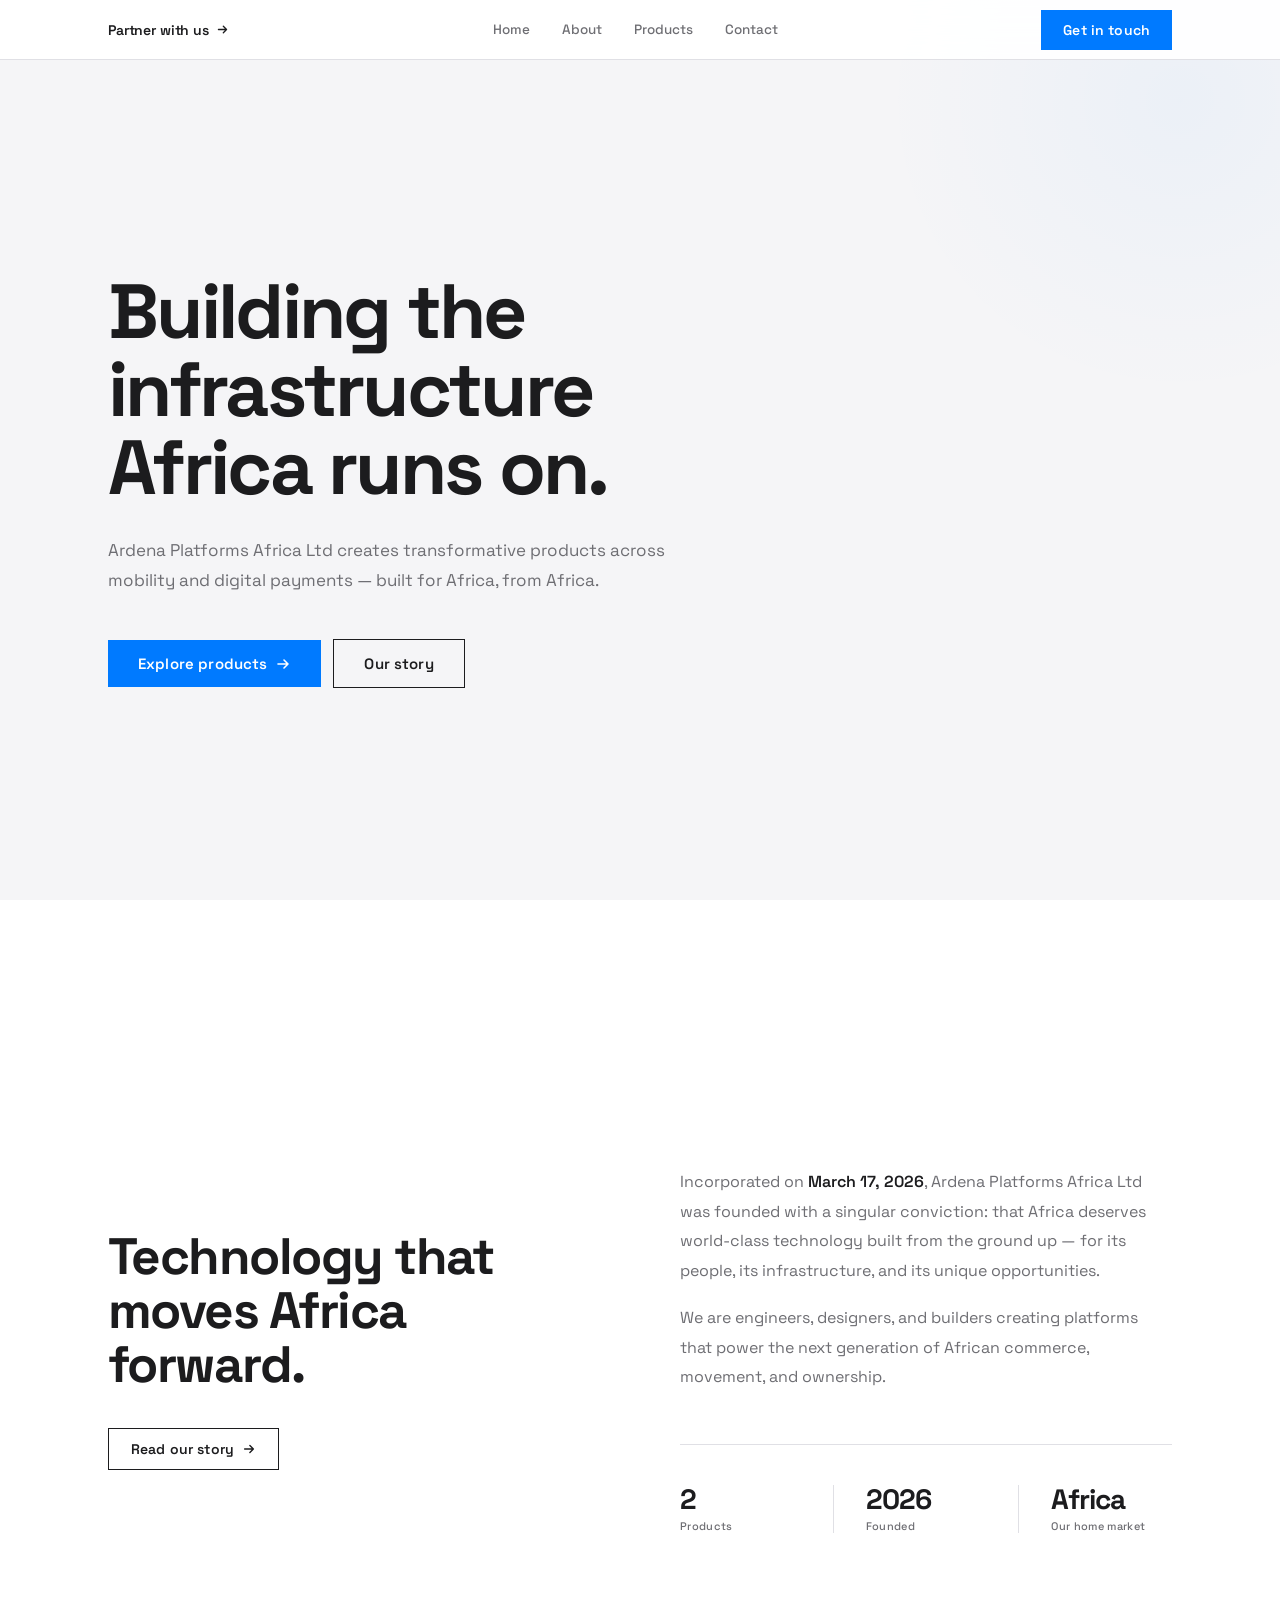
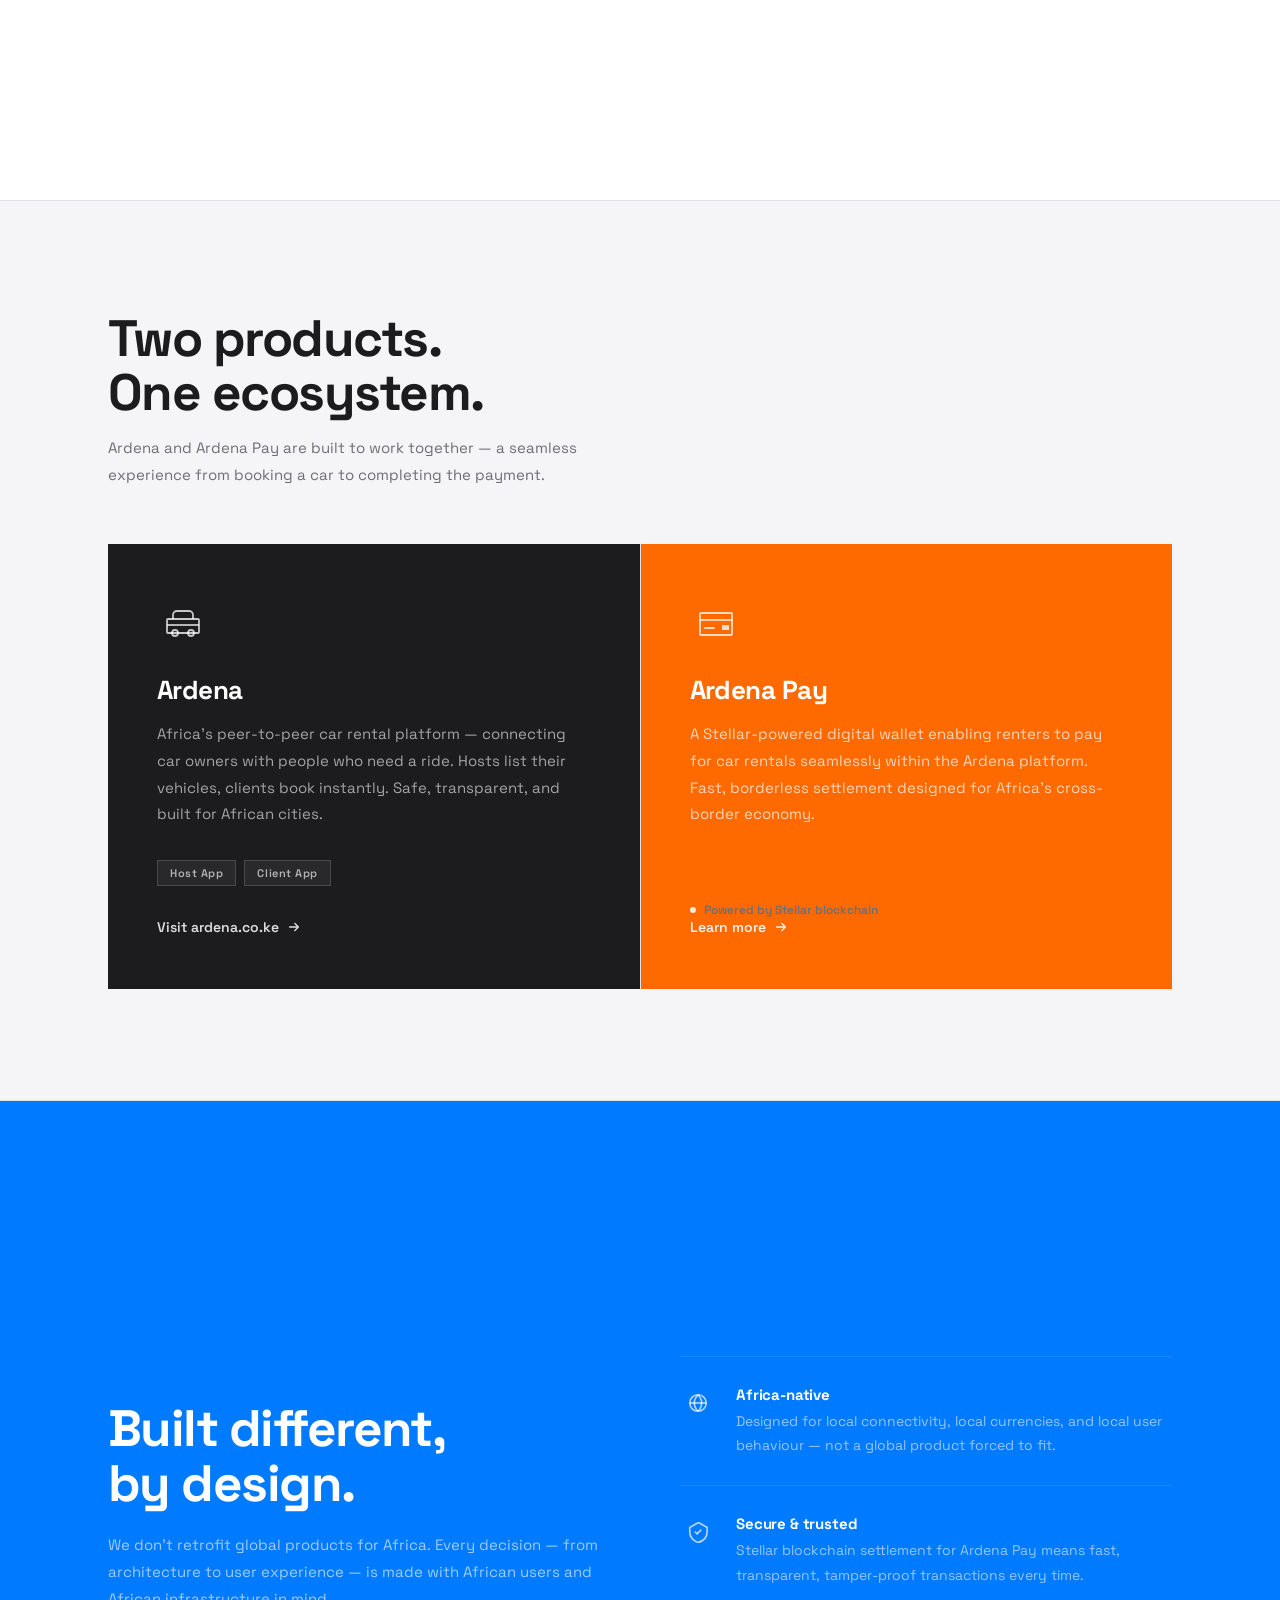
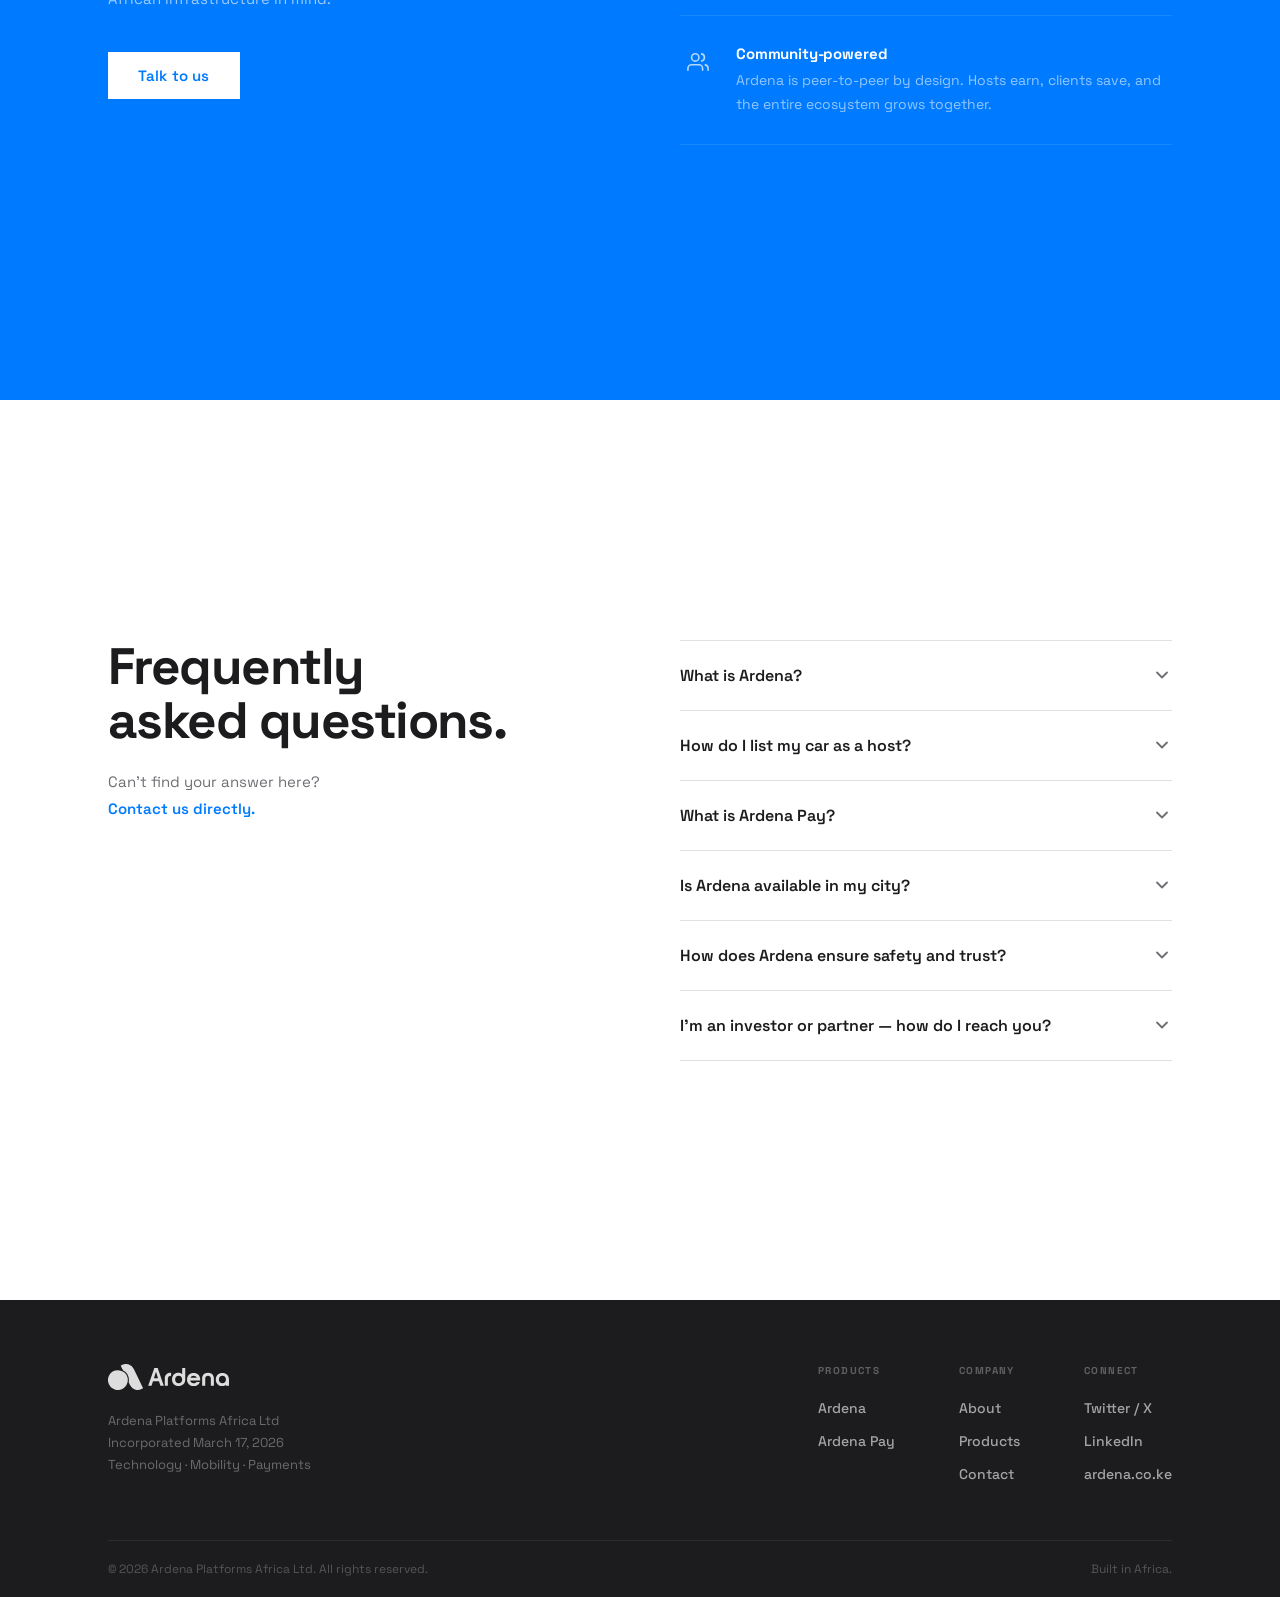
==== index.html @ c35e3a04 "first commit" ====
<!DOCTYPE html>
<html lang="en">
<head>
  <meta charset="UTF-8" />
  <meta name="viewport" content="width=device-width, initial-scale=1.0" />
  <title>Ardena Platforms Africa Ltd</title>
  <link rel="preconnect" href="https://fonts.googleapis.com" />
  <link rel="preconnect" href="https://fonts.gstatic.com" crossorigin />
  <link href="https://fonts.googleapis.com/css2?family=Space+Grotesk:wght@300;400;500;600;700&display=swap" rel="stylesheet" />
  <link rel="stylesheet" href="styles.css" />
</head>
<body>

  <!-- NAV -->
  <header class="nav-wrapper" id="nav">
    <nav class="nav container">
      <a href="/contact" class="nav-partner">
        Partner with us
        <svg width="13" height="13" viewBox="0 0 16 16" fill="none"><path d="M3 8h10M9 4l4 4-4 4" stroke="currentColor" stroke-width="1.6" stroke-linecap="round" stroke-linejoin="round"/></svg>
      </a>
      <div class="nav-center">
        <a href="/">Home</a>
        <a href="/about">About</a>
        <a href="/products">Products</a>
        <a href="/contact">Contact</a>
      </div>
      <div class="nav-right">
        <a href="/contact" class="btn btn-blue">Get in touch</a>
      </div>
      <button class="nav-toggle" id="navToggle" aria-label="Menu">
        <span></span><span></span><span></span>
      </button>
    </nav>
  </header>

  <div class="nav-drawer" id="navDrawer">
    <a href="/">Home</a>
    <a href="/about">About</a>
    <a href="/products">Products</a>
    <a href="/contact">Contact</a>
    <a href="/contact" class="btn btn-blue btn-full" style="margin-top:12px;">Partner with us</a>
  </div>

  <!-- ① HERO -->
  <section class="hero">
    <div class="container hero-content">
      <h1 class="heading-xl hero-headline hero-anim" style="animation-delay:.1s">
        Building the infrastructure<br />Africa runs on.
      </h1>
      <p class="body-lg hero-sub hero-anim" style="animation-delay:.24s">
        Ardena Platforms Africa Ltd creates transformative products across
        mobility and digital payments — built for Africa, from Africa.
      </p>
      <div class="hero-actions hero-anim" style="animation-delay:.36s">
        <a href="/products" class="btn btn-blue btn-lg">
          Explore products
          <svg width="16" height="16" viewBox="0 0 16 16" fill="none"><path d="M3 8h10M9 4l4 4-4 4" stroke="currentColor" stroke-width="1.6" stroke-linecap="round" stroke-linejoin="round"/></svg>
        </a>
        <a href="/about" class="btn btn-outline btn-lg">Our story</a>
      </div>
    </div>
  </section>

  <!-- ② ABOUT -->
  <section class="vp-section bg-white" id="about">
    <div class="container">
      <div class="about-grid">
        <div>
          <h2 class="heading-lg" data-anim="left">
            Technology that<br />moves Africa forward.
          </h2>
          <a href="/about" class="btn btn-outline" style="margin-top:36px;" data-anim="left" style="--delay:160ms">
            Read our story
            <svg width="14" height="14" viewBox="0 0 16 16" fill="none"><path d="M3 8h10M9 4l4 4-4 4" stroke="currentColor" stroke-width="1.6" stroke-linecap="round" stroke-linejoin="round"/></svg>
          </a>
        </div>
        <div class="about-body" data-anim="right">
          <p>
            Incorporated on <strong>March 17, 2026</strong>, Ardena Platforms Africa Ltd
            was founded with a singular conviction: that Africa deserves world-class
            technology built from the ground up — for its people, its infrastructure,
            and its unique opportunities.
          </p>
          <p>
            We are engineers, designers, and builders creating platforms that power
            the next generation of African commerce, movement, and ownership.
          </p>
          <div class="about-stats">
            <div class="stat-item">
              <span class="stat-num">2</span>
              <span class="stat-lbl">Products</span>
            </div>
            <div class="stat-sep"></div>
            <div class="stat-item">
              <span class="stat-num">2026</span>
              <span class="stat-lbl">Founded</span>
            </div>
            <div class="stat-sep"></div>
            <div class="stat-item">
              <span class="stat-num">Africa</span>
              <span class="stat-lbl">Our home market</span>
            </div>
          </div>
        </div>
      </div>
    </div>
  </section>

  <!-- ③ PRODUCTS -->
  <section class="vp-section bg-grey" id="products">
    <div class="container">
      <div class="products-intro">
        <h2 class="heading-lg" data-anim="up">Two products.<br />One ecosystem.</h2>
        <p class="body-md" style="margin-top:14px;max-width:520px;" data-anim="up" style="--delay:160ms">
          Ardena and Ardena Pay are built to work together — a seamless
          experience from booking a car to completing the payment.
        </p>
      </div>
      <div class="products-cards" data-anim="up" style="--delay:120ms">

        <!-- Ardena — black card -->
        <div class="prod-card prod-card-dark">
          <div class="prod-card-icon">
            <svg width="40" height="40" viewBox="0 0 40 40" fill="none">
              <rect x="4" y="16" width="32" height="14" rx="1" stroke="rgba(255,255,255,0.75)" stroke-width="1.8"/>
              <path d="M10 16V12C10 9.79 11.79 8 14 8H26C28.21 8 30 9.79 30 12V16" stroke="rgba(255,255,255,0.75)" stroke-width="1.8"/>
              <circle cx="12" cy="30" r="3" stroke="rgba(255,255,255,0.75)" stroke-width="1.8"/>
              <circle cx="28" cy="30" r="3" stroke="rgba(255,255,255,0.75)" stroke-width="1.8"/>
              <path d="M4 22H36" stroke="rgba(255,255,255,0.75)" stroke-width="1.8"/>
            </svg>
          </div>
          <h3>Ardena</h3>
          <p class="prod-card-desc">
            Africa's peer-to-peer car rental platform — connecting car owners
            with people who need a ride. Hosts list their vehicles, clients book
            instantly. Safe, transparent, and built for African cities.
          </p>
          <div class="prod-apps">
            <span class="prod-app-badge">Host App</span>
            <span class="prod-app-badge">Client App</span>
          </div>
          <a href="https://ardena.co.ke" target="_blank" rel="noopener" class="prod-card-link">
            Visit ardena.co.ke
            <svg width="14" height="14" viewBox="0 0 16 16" fill="none"><path d="M3 8h10M9 4l4 4-4 4" stroke="currentColor" stroke-width="1.6" stroke-linecap="round" stroke-linejoin="round"/></svg>
          </a>
        </div>

        <!-- Ardena Pay — orange card -->
        <div class="prod-card prod-card-orange">
          <div class="prod-card-icon">
            <svg width="40" height="40" viewBox="0 0 40 40" fill="none">
              <rect x="4" y="10" width="32" height="22" rx="1" stroke="rgba(255,255,255,0.75)" stroke-width="1.8"/>
              <path d="M4 17H36" stroke="rgba(255,255,255,0.75)" stroke-width="1.8"/>
              <rect x="26" y="22" width="7" height="5" fill="rgba(255,255,255,0.75)"/>
              <path d="M9 25H18" stroke="rgba(255,255,255,0.75)" stroke-width="1.8" stroke-linecap="round"/>
            </svg>
          </div>
          <h3>Ardena Pay</h3>
          <p class="prod-card-desc">
            A Stellar-powered digital wallet enabling renters to pay for car
            rentals seamlessly within the Ardena platform. Fast, borderless
            settlement designed for Africa's cross-border economy.
          </p>
          <div class="prod-stellar prod-stellar-light">
            <span class="prod-stellar-dot"></span>
            Powered by Stellar blockchain
          </div>
          <a href="/products" class="prod-card-link">
            Learn more
            <svg width="14" height="14" viewBox="0 0 16 16" fill="none"><path d="M3 8h10M9 4l4 4-4 4" stroke="currentColor" stroke-width="1.6" stroke-linecap="round" stroke-linejoin="round"/></svg>
          </a>
        </div>

      </div>
    </div>
  </section>

  <!-- ④ WHY — BLUE -->
  <section class="vp-section bg-blue" id="why">
    <div class="container">
      <div class="why-grid">
        <div>
          <h2 class="heading-lg why-heading" data-anim="left">Built different,<br />by design.</h2>
          <p class="why-sub" data-anim="left" style="--delay:160ms">
            We don't retrofit global products for Africa. Every decision —
            from architecture to user experience — is made with African users
            and African infrastructure in mind.
          </p>
          <div data-anim="left" style="--delay:240ms">
            <a href="/contact" class="btn btn-white btn-lg">Talk to us</a>
          </div>
        </div>
        <div class="why-items" data-anim="right" style="--delay:120ms">
          <div class="why-item">
            <div class="why-icon">
              <svg width="22" height="22" viewBox="0 0 24 24" fill="none">
                <circle cx="12" cy="12" r="9" stroke="currentColor" stroke-width="1.8"/>
                <path d="M12 3c0 0-4 4-4 9s4 9 4 9" stroke="currentColor" stroke-width="1.8"/>
                <path d="M12 3c0 0 4 4 4 9s-4 9-4 9" stroke="currentColor" stroke-width="1.8"/>
                <path d="M3 12h18" stroke="currentColor" stroke-width="1.8"/>
              </svg>
            </div>
            <div class="why-text">
              <h4>Africa-native</h4>
              <p>Designed for local connectivity, local currencies, and local user behaviour — not a global product forced to fit.</p>
            </div>
          </div>
          <div class="why-item">
            <div class="why-icon">
              <svg width="22" height="22" viewBox="0 0 24 24" fill="none">
                <path d="M12 2L3 7v5c0 5.25 3.75 10.17 9 11.38C18.25 22.17 22 17.25 22 12V7l-9-5z" stroke="currentColor" stroke-width="1.8" stroke-linejoin="round"/>
                <path d="M9 12l2 2 4-4" stroke="currentColor" stroke-width="1.8" stroke-linecap="round" stroke-linejoin="round"/>
              </svg>
            </div>
            <div class="why-text">
              <h4>Secure &amp; trusted</h4>
              <p>Stellar blockchain settlement for Ardena Pay means fast, transparent, tamper-proof transactions every time.</p>
            </div>
          </div>
          <div class="why-item">
            <div class="why-icon">
              <svg width="22" height="22" viewBox="0 0 24 24" fill="none">
                <path d="M17 21v-2a4 4 0 0 0-4-4H5a4 4 0 0 0-4 4v2" stroke="currentColor" stroke-width="1.8" stroke-linecap="round"/>
                <circle cx="9" cy="7" r="4" stroke="currentColor" stroke-width="1.8"/>
                <path d="M23 21v-2a4 4 0 0 0-3-3.87M16 3.13a4 4 0 0 1 0 7.75" stroke="currentColor" stroke-width="1.8" stroke-linecap="round"/>
              </svg>
            </div>
            <div class="why-text">
              <h4>Community-powered</h4>
              <p>Ardena is peer-to-peer by design. Hosts earn, clients save, and the entire ecosystem grows together.</p>
            </div>
          </div>
        </div>
      </div>
    </div>
  </section>

  <!-- ⑤ FAQ -->
  <section class="vp-section bg-white" id="faq">
    <div class="container faq-inner">

      <div class="faq-left" data-anim="left">
        <h2 class="heading-lg">Frequently<br />asked questions.</h2>
        <p class="body-md" style="margin-top:20px;">
          Can't find your answer here?<br />
          <a href="/contact" style="color:var(--blue);font-weight:600;">Contact us directly.</a>
        </p>
      </div>

      <div class="faq-list" data-anim="right">

        <div class="faq-item">
          <button class="faq-q" aria-expanded="false">
            <span>What is Ardena?</span>
            <svg class="faq-icon" width="20" height="20" viewBox="0 0 20 20" fill="none"><path d="M5 7.5L10 12.5L15 7.5" stroke="currentColor" stroke-width="1.8" stroke-linecap="round" stroke-linejoin="round"/></svg>
          </button>
          <div class="faq-a"><div class="faq-a-inner"><p>Ardena is a peer-to-peer car rental platform that connects car owners (hosts) with people who need a vehicle (clients). Hosts list their cars, clients browse and book — all through two dedicated apps built for the African market. Visit <a href="https://ardena.co.ke" target="_blank" rel="noopener" style="color:var(--blue);font-weight:600;">ardena.co.ke</a> to get started.</p>
          </p></div></div>
        </div>

        <div class="faq-item">
          <button class="faq-q" aria-expanded="false">
            <span>How do I list my car as a host?</span>
            <svg class="faq-icon" width="20" height="20" viewBox="0 0 20 20" fill="none"><path d="M5 7.5L10 12.5L15 7.5" stroke="currentColor" stroke-width="1.8" stroke-linecap="round" stroke-linejoin="round"/></svg>
          </button>
          <div class="faq-a"><div class="faq-a-inner"><p>Download the Ardena Host App, create an account, and list your vehicle with photos, availability, and pricing. You're in full control — approve bookings, set your own rates, and manage your calendar. Payments are received securely through Ardena Pay.</p>
          </p></div></div>
        </div>

        <div class="faq-item">
          <button class="faq-q" aria-expanded="false">
            <span>What is Ardena Pay?</span>
            <svg class="faq-icon" width="20" height="20" viewBox="0 0 20 20" fill="none"><path d="M5 7.5L10 12.5L15 7.5" stroke="currentColor" stroke-width="1.8" stroke-linecap="round" stroke-linejoin="round"/></svg>
          </button>
          <div class="faq-a"><div class="faq-a-inner"><p>Ardena Pay is our digital payment layer, powered by the Stellar blockchain. It enables renters to pay for car rentals seamlessly within the Ardena platform. Ardena Pay is currently in beta — offering fast, secure, and borderless settlement for every transaction on the platform.</p>
          </p></div></div>
        </div>

        <div class="faq-item">
          <button class="faq-q" aria-expanded="false">
            <span>Is Ardena available in my city?</span>
            <svg class="faq-icon" width="20" height="20" viewBox="0 0 20 20" fill="none"><path d="M5 7.5L10 12.5L15 7.5" stroke="currentColor" stroke-width="1.8" stroke-linecap="round" stroke-linejoin="round"/></svg>
          </button>
          <div class="faq-a"><div class="faq-a-inner"><p>Ardena is currently rolling out across African cities. Check <a href="https://ardena.co.ke" target="_blank" rel="noopener" style="color:var(--blue);font-weight:600;">ardena.co.ke</a> for the latest coverage. If your city is not yet listed, you can sign up to be notified when we expand to your area — or list your car early to help grow the community there.</p>
          </p></div></div>
        </div>

        <div class="faq-item">
          <button class="faq-q" aria-expanded="false">
            <span>How does Ardena ensure safety and trust?</span>
            <svg class="faq-icon" width="20" height="20" viewBox="0 0 20 20" fill="none"><path d="M5 7.5L10 12.5L15 7.5" stroke="currentColor" stroke-width="1.8" stroke-linecap="round" stroke-linejoin="round"/></svg>
          </button>
          <div class="faq-a"><div class="faq-a-inner"><p>Every host and client goes through identity verification before they can transact on the platform. Both parties leave reviews after each rental, building a transparent reputation system. Payments are held securely and only released once the rental is confirmed, protecting both hosts and clients.</p>
          </p></div></div>
        </div>

        <div class="faq-item">
          <button class="faq-q" aria-expanded="false">
            <span>I'm an investor or partner — how do I reach you?</span>
            <svg class="faq-icon" width="20" height="20" viewBox="0 0 20 20" fill="none"><path d="M5 7.5L10 12.5L15 7.5" stroke="currentColor" stroke-width="1.8" stroke-linecap="round" stroke-linejoin="round"/></svg>
          </button>
          <div class="faq-a"><div class="faq-a-inner"><p>We'd love to connect. Use our <a href="/contact" style="color:var(--blue);font-weight:600;">contact form</a> and select "Investment" or "Business partnership" as your topic — or reach out directly through the Partner with us link in the navigation.</p></div></div>
        </div>

      </div>
    </div>
  </section>

  <!-- FOOTER -->
  <footer class="footer">
    <div class="container">
      <div class="footer-main">
        <div>
          <div class="footer-logo-wrap">
            <a href="/"><img src="assets/ardena.svg" alt="Ardena Platforms" class="footer-logo" /></a>
          </div>
          <p class="footer-tagline">
            Ardena Platforms Africa Ltd<br />
            Incorporated March 17, 2026<br />
            Technology · Mobility · Payments
          </p>
        </div>
        <div class="footer-cols">
          <div class="footer-col">
            <h5>Products</h5>
            <ul>
              <li><a href="https://ardena.co.ke" target="_blank" rel="noopener">Ardena</a></li>
              <li><a href="/products">Ardena Pay</a></li>
            </ul>
          </div>
          <div class="footer-col">
            <h5>Company</h5>
            <ul>
              <li><a href="/about">About</a></li>
              <li><a href="/products">Products</a></li>
              <li><a href="/contact">Contact</a></li>
            </ul>
          </div>
          <div class="footer-col">
            <h5>Connect</h5>
            <ul>
              <li><a href="#">Twitter / X</a></li>
              <li><a href="#">LinkedIn</a></li>
              <li><a href="https://ardena.co.ke" target="_blank" rel="noopener">ardena.co.ke</a></li>
            </ul>
          </div>
        </div>
      </div>
      <div class="footer-bottom">
        <span>&copy; 2026 Ardena Platforms Africa Ltd. All rights reserved.</span>
        <span>Built in Africa.</span>
      </div>
    </div>
  </footer>

  <script src="script.js"></script>
</body>
</html>
---- styles.css ----
/* ============================================
   ARDENA PLATFORMS AFRICA
   ============================================ */

*, *::before, *::after { box-sizing: border-box; margin: 0; padding: 0; }

:root {
  --blue:    #007AFF;
  --orange:  #FF6A00;
  --black:   #1C1C1E;
  --white:   #FFFFFF;
  --bg:      #F5F5F7;
  --border:  #E0E0E5;
  --muted:   #6E6E73;
  --sec:     #3A3A3C;

  --ease:    cubic-bezier(0.25, 0.46, 0.45, 0.94);
  --ease-out: cubic-bezier(0.16, 1, 0.3, 1);
  --nav-h:   60px;
}

html { scroll-behavior: smooth; }

body {
  font-family: 'Space Grotesk', sans-serif;
  background: var(--white);
  color: var(--black);
  -webkit-font-smoothing: antialiased;
  overflow-x: hidden;
}

a   { color: inherit; text-decoration: none; }
ul  { list-style: none; }
img { display: block; max-width: 100%; }

.container {
  width: 100%;
  max-width: 1160px;
  margin: 0 auto;
  padding: 0 48px;
}

/* ============================================
   TYPOGRAPHY HELPERS
   ============================================ */
.eyebrow {
  display: flex;
  align-items: center;
  gap: 10px;
  font-size: 11px;
  font-weight: 600;
  letter-spacing: 0.15em;
  text-transform: uppercase;
  color: var(--blue);
  margin-bottom: 20px;
}

.eyebrow::before {
  content: '';
  display: block;
  width: 20px;
  height: 1.5px;
  background: var(--blue);
  flex-shrink: 0;
}

.eyebrow-muted { color: var(--muted); }
.eyebrow-muted::before { background: var(--muted); }
.eyebrow-white { color: rgba(255,255,255,0.55); }
.eyebrow-white::before { background: rgba(255,255,255,0.55); }

.heading-xl {
  font-size: clamp(44px, 6vw, 80px);
  font-weight: 700;
  line-height: 1.02;
  letter-spacing: -0.035em;
}

.heading-lg {
  font-size: clamp(32px, 4vw, 54px);
  font-weight: 700;
  line-height: 1.06;
  letter-spacing: -0.03em;
}

.heading-md {
  font-size: clamp(24px, 3vw, 38px);
  font-weight: 700;
  line-height: 1.1;
  letter-spacing: -0.025em;
}

.body-lg {
  font-size: 17px;
  line-height: 1.78;
  color: var(--muted);
}

.body-md {
  font-size: 15px;
  line-height: 1.8;
  color: var(--muted);
}

/* ============================================
   BUTTONS
   ============================================ */
.btn {
  display: inline-flex;
  align-items: center;
  gap: 8px;
  font-family: 'Space Grotesk', sans-serif;
  font-size: 14px;
  font-weight: 600;
  padding: 11px 22px;
  border: none;
  cursor: pointer;
  border-radius: 0;
  letter-spacing: 0.01em;
  transition: background 0.2s var(--ease), color 0.2s var(--ease),
              transform 0.2s var(--ease), box-shadow 0.2s var(--ease);
  white-space: nowrap;
}

.btn svg { transition: transform 0.2s var(--ease); }
.btn:hover svg { transform: translateX(3px); }

.btn-blue  { background: var(--blue);  color: var(--white); }
.btn-blue:hover { background: #0062cc; transform: translateY(-1px); box-shadow: 0 6px 20px rgba(0,122,255,0.28); }

.btn-dark  { background: var(--black); color: var(--white); }
.btn-dark:hover { background: #2c2c2e; transform: translateY(-1px); }

.btn-outline { background: transparent; color: var(--black); border: 1.5px solid var(--black); }
.btn-outline:hover { background: var(--black); color: var(--white); }

.btn-outline-white { background: transparent; color: var(--white); border: 1.5px solid rgba(255,255,255,0.4); }
.btn-outline-white:hover { border-color: var(--white); background: rgba(255,255,255,0.08); }

.btn-white { background: var(--white); color: var(--blue); }
.btn-white:hover { background: #e8f0fe; }

.btn-lg { font-size: 15px; padding: 14px 30px; }
.btn-sm { font-size: 13px; padding: 8px 16px; }
.btn-full { width: 100%; justify-content: center; }

/* ============================================
   NAVIGATION
   ============================================ */
.nav-wrapper {
  position: fixed;
  top: 0; left: 0; right: 0;
  z-index: 200;
  height: var(--nav-h);
  background: rgba(255,255,255,0.92);
  backdrop-filter: blur(20px) saturate(180%);
  -webkit-backdrop-filter: blur(20px) saturate(180%);
  border-bottom: 1px solid var(--border);
  transition: box-shadow 0.3s var(--ease);
}

.nav-wrapper.scrolled {
  box-shadow: 0 1px 24px rgba(0,0,0,0.06);
}

.nav {
  height: 100%;
  display: flex;
  align-items: center;
  justify-content: space-between;
}

.nav-partner {
  display: inline-flex;
  align-items: center;
  gap: 7px;
  font-size: 14px;
  font-weight: 600;
  color: var(--black);
  letter-spacing: -0.01em;
  flex-shrink: 0;
  transition: color 0.18s;
}

.nav-partner:hover { color: var(--blue); }

.nav-partner svg { transition: transform 0.2s var(--ease); }
.nav-partner:hover svg { transform: translateX(3px); }

.nav-center {
  display: flex;
  align-items: center;
  gap: 4px;
}

.nav-center a {
  font-size: 13.5px;
  font-weight: 500;
  color: var(--muted);
  padding: 6px 14px;
  position: relative;
  transition: color 0.18s;
}

.nav-center a::after {
  content: '';
  position: absolute;
  bottom: 0; left: 14px; right: 14px;
  height: 1.5px;
  background: var(--black);
  transform: scaleX(0);
  transform-origin: left;
  transition: transform 0.25s var(--ease);
}

.nav-center a:hover  { color: var(--black); }
.nav-center a:hover::after { transform: scaleX(1); }
.nav-center a.active { color: var(--black); font-weight: 600; }
.nav-center a.active::after { transform: scaleX(1); }

.nav-right { display: flex; align-items: center; gap: 12px; flex-shrink: 0; }

.nav-toggle {
  display: none;
  flex-direction: column;
  gap: 5px;
  background: none;
  border: none;
  cursor: pointer;
  padding: 6px;
}

.nav-toggle span {
  display: block;
  width: 22px;
  height: 2px;
  background: var(--black);
  border-radius: 1px;
  transition: transform 0.3s var(--ease), opacity 0.2s;
}

.nav-drawer {
  display: none;
  position: fixed;
  top: var(--nav-h);
  left: 0; right: 0;
  background: var(--white);
  border-bottom: 1px solid var(--border);
  padding: 16px 24px 28px;
  flex-direction: column;
  gap: 2px;
  box-shadow: 0 16px 48px rgba(0,0,0,0.08);
  z-index: 199;
  transform: translateY(-8px);
  opacity: 0;
  transition: transform 0.3s var(--ease-out), opacity 0.3s var(--ease);
  pointer-events: none;
}

.nav-drawer.open {
  display: flex;
  transform: translateY(0);
  opacity: 1;
  pointer-events: all;
}

.nav-drawer a {
  font-size: 15px;
  font-weight: 500;
  color: var(--sec);
  padding: 12px 0;
  border-bottom: 1px solid var(--border);
  transition: color 0.15s, padding-left 0.2s var(--ease);
}

.nav-drawer a:last-child { border-bottom: none; }
.nav-drawer a:hover { color: var(--black); padding-left: 8px; }

/* ============================================
   FULL-VIEWPORT SECTION BASE
   ============================================ */
.vp-section {
  min-height: 100vh;
  min-height: 100dvh;
  display: flex;
  align-items: center;
  padding: 80px 0;
}

.vp-section.bg-grey  { background: var(--bg); }
.vp-section.bg-blue  { background: var(--blue); }
.vp-section.bg-dark  { background: var(--black); }
.vp-section.bg-white { background: var(--white); }

.vp-section + .vp-section { border-top: 1px solid var(--border); }
.vp-section.bg-blue + .vp-section,
.vp-section.bg-dark + .vp-section { border-top: none; }

/* ============================================
   HERO
   ============================================ */
.hero {
  min-height: 100vh;
  min-height: 100dvh;
  padding-top: var(--nav-h);
  display: flex;
  align-items: center;
  background: var(--bg);
  position: relative;
  overflow: hidden;
}

.hero-content { position: relative; z-index: 2; }

/* Subtle background accent */
.hero::before {
  content: '';
  position: absolute;
  top: -200px; right: -200px;
  width: 600px; height: 600px;
  background: radial-gradient(circle, rgba(0,122,255,0.04) 0%, transparent 70%);
  pointer-events: none;
}

.hero-headline {
  margin-bottom: 28px;
  max-width: 860px;
}

.hero-sub {
  max-width: 560px;
  margin-bottom: 44px;
}

.hero-actions { display: flex; align-items: center; gap: 12px; flex-wrap: wrap; }

/* ============================================
   PAGE HERO (inner pages)
   ============================================ */
.page-hero {
  min-height: 100vh;
  min-height: 100dvh;
  padding-top: calc(var(--nav-h) + 80px);
  padding-bottom: 80px;
  display: flex;
  align-items: center;
  background: var(--bg);
  border-bottom: 1px solid var(--border);
}

.page-hero-heading {
  max-width: 760px;
  margin-top: 16px;
}

.page-hero-sub {
  max-width: 540px;
  margin-top: 20px;
}

/* ============================================
   ABOUT SECTION (homepage)
   ============================================ */
.about-grid {
  display: grid;
  grid-template-columns: 1fr 1fr;
  gap: 80px;
  align-items: center;
  width: 100%;
}

.about-body p {
  font-size: 16px;
  line-height: 1.85;
  color: var(--muted);
}

.about-body p + p { margin-top: 18px; }
.about-body strong { color: var(--black); font-weight: 600; }

.about-stats {
  display: flex;
  align-items: stretch;
  margin-top: 52px;
  padding-top: 40px;
  border-top: 1px solid var(--border);
}

.stat-item { flex: 1; }

.stat-num {
  font-size: 28px;
  font-weight: 700;
  letter-spacing: -0.03em;
  color: var(--black);
  display: block;
  line-height: 1;
}

.stat-lbl {
  font-size: 11px;
  font-weight: 500;
  color: var(--muted);
  display: block;
  margin-top: 6px;
  letter-spacing: 0.03em;
}

.stat-sep {
  width: 1px;
  background: var(--border);
  margin: 0 32px;
  flex-shrink: 0;
}

/* ============================================
   PRODUCTS SECTION
   ============================================ */
.products-intro {
  margin-bottom: 56px;
  width: 100%;
}

.products-cards {
  display: grid;
  grid-template-columns: 1fr 1fr;
  gap: 1px;
  background: var(--border);
  width: 100%;
}

.prod-card {
  background: var(--white);
  padding: 52px 48px;
  display: flex;
  flex-direction: column;
  gap: 0;
  position: relative;
  overflow: hidden;
  transition: background 0.25s var(--ease);
}

.prod-card::after {
  content: '';
  position: absolute;
  bottom: 0; left: 0; right: 0;
  height: 3px;
  background: var(--blue);
  transform: scaleX(0);
  transform-origin: left;
  transition: transform 0.35s var(--ease-out);
}

.prod-card:hover { background: var(--bg); }
.prod-card:hover::after { transform: scaleX(1); }

.prod-card-tag {
  font-size: 11px;
  font-weight: 700;
  letter-spacing: 0.12em;
  text-transform: uppercase;
  margin-bottom: 20px;
}

.prod-card-icon {
  width: 52px;
  height: 52px;
  display: flex;
  align-items: center;
  justify-content: center;
  margin-bottom: 24px;
}

.prod-card h3 {
  font-size: 26px;
  font-weight: 700;
  letter-spacing: -0.02em;
  margin-bottom: 14px;
}

.prod-card-desc {
  font-size: 15px;
  line-height: 1.78;
  color: var(--muted);
  flex: 1;
  margin-bottom: 32px;
}

.prod-apps {
  display: flex;
  gap: 8px;
  flex-wrap: wrap;
  margin-bottom: 32px;
}

.prod-app-badge {
  font-size: 11px;
  font-weight: 600;
  letter-spacing: 0.05em;
  padding: 5px 12px;
  border: 1px solid var(--border);
  color: var(--sec);
  background: var(--bg);
}

.prod-beta-badge {
  display: inline-flex;
  align-items: center;
  gap: 6px;
  font-size: 11px;
  font-weight: 700;
  letter-spacing: 0.1em;
  text-transform: uppercase;
  color: var(--orange);
  background: rgba(255,106,0,0.08);
  padding: 5px 12px;
  margin-bottom: 32px;
}

.prod-card-link {
  display: inline-flex;
  align-items: center;
  gap: 8px;
  font-size: 14px;
  font-weight: 600;
  color: var(--blue);
  transition: gap 0.2s var(--ease);
  margin-top: auto;
}

.prod-card-link:hover { gap: 12px; }

/* Dark card — Ardena */
.prod-card-dark {
  background: var(--black);
  border: 1px solid var(--black);
}
.prod-card-dark:hover { background: #111; }
.prod-card-dark h3 { color: var(--white); }
.prod-card-dark .prod-card-desc { color: rgba(255,255,255,0.6); }
.prod-card-dark .prod-card-link { color: rgba(255,255,255,0.85); }
.prod-card-dark .prod-card-link:hover { color: var(--white); }
.prod-card-dark .prod-app-badge {
  border-color: rgba(255,255,255,0.15);
  color: rgba(255,255,255,0.65);
  background: rgba(255,255,255,0.06);
}
.prod-card-dark::after { background: rgba(255,255,255,0.15); }

/* Orange card — Ardena Pay */
.prod-card-orange {
  background: var(--orange);
  border: 1px solid var(--orange);
}
.prod-card-orange:hover { background: #e05f00; }
.prod-card-orange h3 { color: var(--white); }
.prod-card-orange .prod-card-desc { color: rgba(255,255,255,0.72); }
.prod-card-orange .prod-card-link { color: rgba(255,255,255,0.9); }
.prod-card-orange .prod-card-link:hover { color: var(--white); }
.prod-card-orange::after { background: rgba(255,255,255,0.2); }

.prod-stellar-light { color: rgba(255,255,255,0.75); }
.prod-stellar-light .prod-stellar-dot { background: rgba(255,255,255,0.85); }

.prod-stellar {
  display: flex;
  align-items: center;
  gap: 8px;
  font-size: 12px;
  font-weight: 600;
  color: var(--muted);
  margin-top: 16px;
}

.prod-stellar-dot {
  width: 6px; height: 6px;
  background: var(--blue);
  border-radius: 50%;
}

/* ============================================
   WHY — BLUE SECTION
   ============================================ */
.why-grid {
  display: grid;
  grid-template-columns: 1fr 1fr;
  gap: 80px;
  align-items: center;
  width: 100%;
}

.why-heading { color: var(--white); margin-bottom: 20px; }
.why-sub { color: rgba(255,255,255,0.62); margin-bottom: 40px; font-size: 15px; line-height: 1.8; }

.why-items {
  display: flex;
  flex-direction: column;
}

.why-item {
  display: flex;
  align-items: flex-start;
  gap: 20px;
  padding: 28px 0;
  border-bottom: 1px solid rgba(255,255,255,0.1);
}

.why-item:first-child { border-top: 1px solid rgba(255,255,255,0.1); }

.why-icon {
  flex-shrink: 0;
  width: 36px;
  height: 36px;
  display: flex;
  align-items: center;
  justify-content: center;
  color: rgba(255,255,255,0.7);
}

.why-text h4 {
  font-size: 15px;
  font-weight: 700;
  color: var(--white);
  margin-bottom: 5px;
  letter-spacing: -0.01em;
}

.why-text p {
  font-size: 14px;
  line-height: 1.72;
  color: rgba(255,255,255,0.58);
}

/* ============================================
   ABOUT PAGE SPECIFICS
   ============================================ */
.values-grid {
  display: grid;
  grid-template-columns: 1fr 1fr;
  gap: 1px;
  background: var(--border);
  width: 100%;
  margin-top: 48px;
}

.value-card {
  background: var(--white);
  padding: 40px 36px;
}

.value-num {
  font-size: 11px;
  font-weight: 700;
  letter-spacing: 0.1em;
  color: var(--blue);
  margin-bottom: 16px;
}

.value-card h4 {
  font-size: 17px;
  font-weight: 700;
  letter-spacing: -0.01em;
  margin-bottom: 10px;
}

.value-card p {
  font-size: 14px;
  line-height: 1.75;
  color: var(--muted);
}

.timeline {
  display: flex;
  flex-direction: column;
  border-left: 2px solid var(--border);
  padding-left: 28px;
  gap: 40px;
}

.timeline-item { position: relative; }

.timeline-dot {
  position: absolute;
  left: -36px;
  top: 4px;
  width: 10px;
  height: 10px;
  background: var(--blue);
}

.timeline-date {
  font-size: 11px;
  font-weight: 700;
  letter-spacing: 0.1em;
  text-transform: uppercase;
  color: var(--blue);
  margin-bottom: 6px;
}

.timeline-title {
  font-size: 16px;
  font-weight: 700;
  letter-spacing: -0.01em;
  margin-bottom: 6px;
}

.timeline-desc {
  font-size: 14px;
  line-height: 1.75;
  color: var(--muted);
}

/* ============================================
   PRODUCTS PAGE SPECIFICS
   ============================================ */

.prod-detail-grid {
  display: grid;
  grid-template-columns: 1fr 1fr;
  gap: 80px;
  align-items: center;
  width: 100%;
}

.prod-detail-desc {
  font-size: 15px;
  line-height: 1.82;
  color: var(--muted);
  margin: 16px 0 36px;
}

.feature-list { border-top: 1px solid var(--border); }

.feature-item {
  display: flex;
  align-items: flex-start;
  gap: 16px;
  padding: 20px 0;
  border-bottom: 1px solid var(--border);
}

.feature-icon {
  width: 36px;
  height: 36px;
  flex-shrink: 0;
  display: flex;
  align-items: center;
  justify-content: center;
  background: var(--bg);
}

.feature-text h5 {
  font-size: 14px;
  font-weight: 700;
  margin-bottom: 3px;
}

.feature-text p {
  font-size: 13px;
  line-height: 1.65;
  color: var(--muted);
}


/* Mobility image — no card, syncs with section background */
.prod-mobility-img {
  width: 100%;
  max-width: 520px;
  height: auto;
  display: block;
  margin: 0 auto;
  transition: transform 0.7s var(--ease);
}

.prod-mobility-img:hover { transform: scale(1.02); }

/* Ardena Pay SVG illustration */
.pay-illustration {
  width: 100%;
  max-width: 480px;
  display: block;
  margin: 0 auto;
}

/* ============================================
   CONTACT / FORM
   ============================================ */
.contact-grid {
  display: grid;
  grid-template-columns: 1fr 1fr;
  gap: 80px;
  align-items: center;
  width: 100%;
}

.cform-bordered {
  border: 1px solid var(--border);
  padding: 40px;
  background: var(--white);
}

.cform { display: flex; flex-direction: column; gap: 18px; }

.form-row { display: grid; grid-template-columns: 1fr 1fr; gap: 16px; }

.fgroup { display: flex; flex-direction: column; gap: 7px; }

.fgroup label {
  font-size: 10px;
  font-weight: 700;
  letter-spacing: 0.1em;
  text-transform: uppercase;
  color: var(--muted);
}

.cform input,
.cform select,
.cform textarea {
  font-family: 'Space Grotesk', sans-serif;
  font-size: 14px;
  font-weight: 500;
  background: var(--bg);
  border: 1px solid var(--border);
  color: var(--black);
  padding: 12px 14px;
  outline: none;
  border-radius: 0;
  transition: border-color 0.2s, background 0.2s;
  width: 100%;
  appearance: none;
  -webkit-appearance: none;
}

.cform input::placeholder,
.cform textarea::placeholder { color: var(--muted); font-weight: 400; }

.cform input:focus,
.cform select:focus,
.cform textarea:focus {
  border-color: var(--blue);
  background: var(--white);
}

.cform textarea { resize: vertical; min-height: 120px; }

.form-success { display: none; padding: 72px 0; text-align: center; }
.form-success.visible { display: block; }

.success-icon {
  width: 56px; height: 56px;
  background: var(--blue); color: var(--white);
  display: flex; align-items: center; justify-content: center;
  font-size: 24px; margin: 0 auto 20px;
}

.form-success h3 { font-size: 22px; font-weight: 700; margin-bottom: 8px; }
.form-success p  { color: var(--muted); }

/* ============================================
   FOOTER
   ============================================ */
.footer { background: var(--black); color: var(--white); }

.footer-main {
  display: flex;
  justify-content: space-between;
  align-items: flex-start;
  gap: 60px;
  padding: 64px 0 56px;
  border-bottom: 1px solid rgba(255,255,255,0.08);
}

.footer-logo-wrap { margin-bottom: 20px; }

.footer-logo {
  height: 26px;
  width: auto;
  filter: brightness(0) invert(1);
  opacity: 0.85;
  transition: opacity 0.2s;
}

.footer-logo:hover { opacity: 1; }

.footer-tagline {
  font-size: 13px;
  line-height: 1.7;
  color: rgba(255,255,255,0.35);
}

.footer-cols { display: flex; gap: 64px; }

.footer-col h5 {
  font-size: 10px;
  font-weight: 700;
  letter-spacing: 0.14em;
  text-transform: uppercase;
  color: rgba(255,255,255,0.3);
  margin-bottom: 20px;
}

.footer-col ul { display: flex; flex-direction: column; gap: 12px; }

.footer-col a {
  font-size: 14px;
  font-weight: 500;
  color: rgba(255,255,255,0.6);
  transition: color 0.18s;
}

.footer-col a:hover { color: var(--white); }

.footer-bottom {
  display: flex;
  justify-content: space-between;
  align-items: center;
  padding: 20px 0;
}

.footer-bottom span {
  font-size: 12px;
  color: rgba(255,255,255,0.25);
}

/* ============================================
   ANIMATION SYSTEM
   ============================================ */

/* Hero — CSS animation on load */
.hero-anim {
  animation: heroFadeUp 0.8s var(--ease-out) both;
}

@keyframes heroFadeUp {
  from { opacity: 0; transform: translateY(28px); }
  to   { opacity: 1; transform: none; }
}

/* Scroll-triggered animations */
[data-anim] {
  opacity: 0;
  transition-property: opacity, transform;
  transition-duration: 0.75s;
  transition-timing-function: var(--ease-out);
  transition-delay: var(--delay, 0ms);
}

[data-anim="up"]    { transform: translateY(36px); }
[data-anim="left"]  { transform: translateX(-36px); }
[data-anim="right"] { transform: translateX(36px); }
[data-anim="in"]    { transform: scale(0.97); }
[data-anim="fade"]  { transform: none; }

[data-anim].in-view {
  opacity: 1;
  transform: none;
}


/* ============================================
   FAQ ACCORDION
   ============================================ */
.faq-inner {
  display: grid;
  grid-template-columns: 1fr 1fr;
  gap: 80px;
  align-items: start;
  width: 100%;
}

.faq-left { position: sticky; top: 100px; }

.faq-list {
  display: flex;
  flex-direction: column;
  border-top: 1px solid var(--border);
}

.faq-item { border-bottom: 1px solid var(--border); }

.faq-q {
  width: 100%;
  display: flex;
  align-items: center;
  justify-content: space-between;
  gap: 16px;
  background: none;
  border: none;
  cursor: pointer;
  padding: 24px 0;
  font-family: 'Space Grotesk', sans-serif;
  font-size: 16px;
  font-weight: 600;
  color: var(--black);
  text-align: left;
  transition: color 0.18s;
}

.faq-q:hover { color: var(--blue); }

.faq-icon {
  flex-shrink: 0;
  color: var(--muted);
  transition: transform 0.35s var(--ease-out), color 0.18s;
}

.faq-item.open .faq-icon {
  transform: rotate(180deg);
  color: var(--blue);
}

.faq-item.open .faq-q { color: var(--blue); }

/* Grid-based animation — no JS height calculation needed */
.faq-a {
  display: grid;
  grid-template-rows: 0fr;
  transition: grid-template-rows 0.4s var(--ease-out);
}

.faq-item.open .faq-a { grid-template-rows: 1fr; }

.faq-a-inner {
  overflow: hidden;
}

.faq-a-inner p {
  font-size: 15px;
  line-height: 1.78;
  color: var(--muted);
  padding-bottom: 24px;
  margin: 0;
}

/* ============================================
   RESPONSIVE
   ============================================ */
@media (max-width: 1024px) {
  .container { padding: 0 32px; }

  .about-grid,
  .why-grid,
  .contact-grid,
  .faq-inner,
  .prod-detail-grid { grid-template-columns: 1fr; gap: 48px; }

  .faq-left { position: static; }

  .contact-grid { align-items: start; }

  .products-cards { grid-template-columns: 1fr; }

  .values-grid { grid-template-columns: 1fr 1fr; }

}

@media (max-width: 768px) {
  .container { padding: 0 20px; }

  .vp-section { padding: 64px 0; min-height: auto; }
  .hero { min-height: 100vh; min-height: 100dvh; }

  .nav-center,
  .nav-right .btn { display: none; }
  .nav-toggle { display: flex; }

  .about-stats { flex-direction: column; }
  .stat-sep { width: 32px; height: 1px; margin: 20px 0; }

  .values-grid { grid-template-columns: 1fr; }
  .products-cards { grid-template-columns: 1fr; }

  .prod-card { padding: 36px 28px; }

  .form-row { grid-template-columns: 1fr; }
  .cform-bordered { padding: 24px 20px; }

  .footer-main { flex-direction: column; gap: 40px; }
  .footer-cols { flex-wrap: wrap; gap: 36px; }
  .footer-bottom { flex-direction: column; gap: 8px; text-align: center; }

  .page-hero { padding-top: calc(var(--nav-h) + 48px); padding-bottom: 56px; }
}

@media (max-width: 480px) {
  .container { padding: 0 16px; }
  .prod-card { padding: 28px 20px; }
}
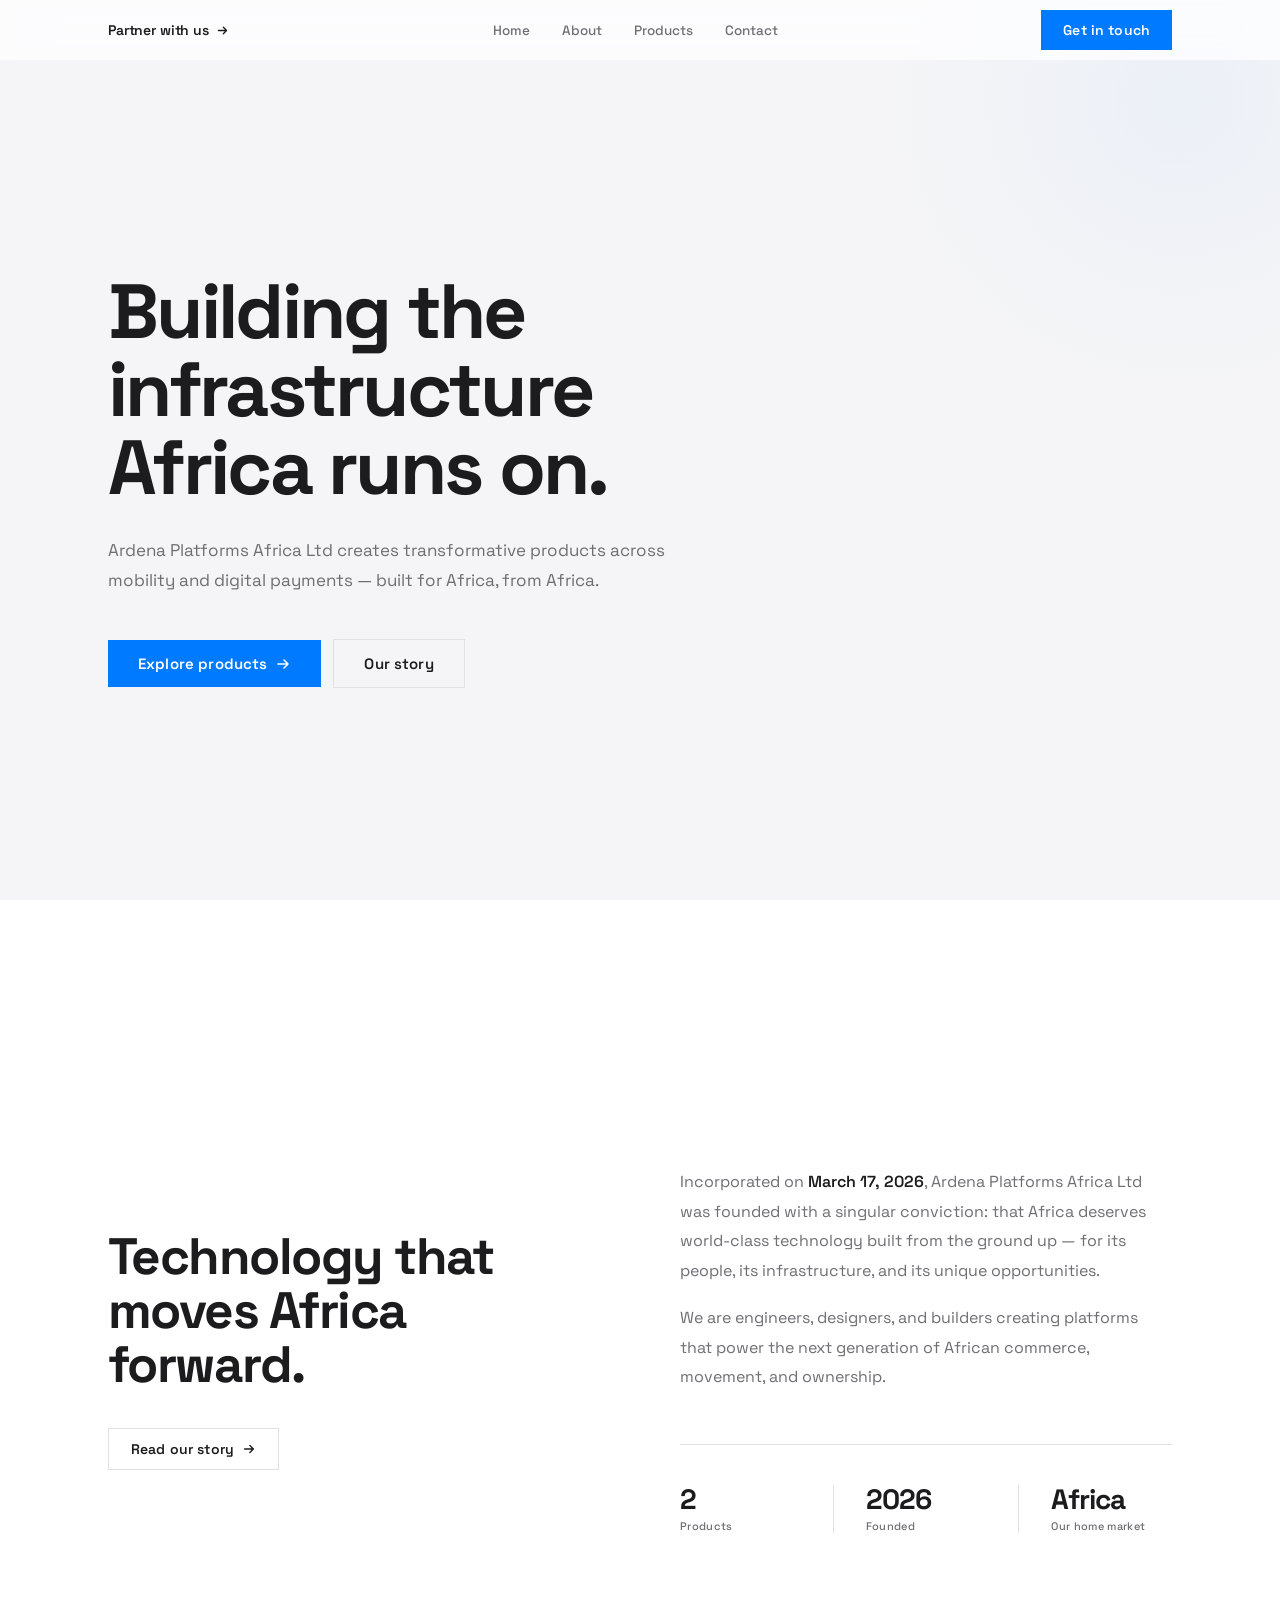
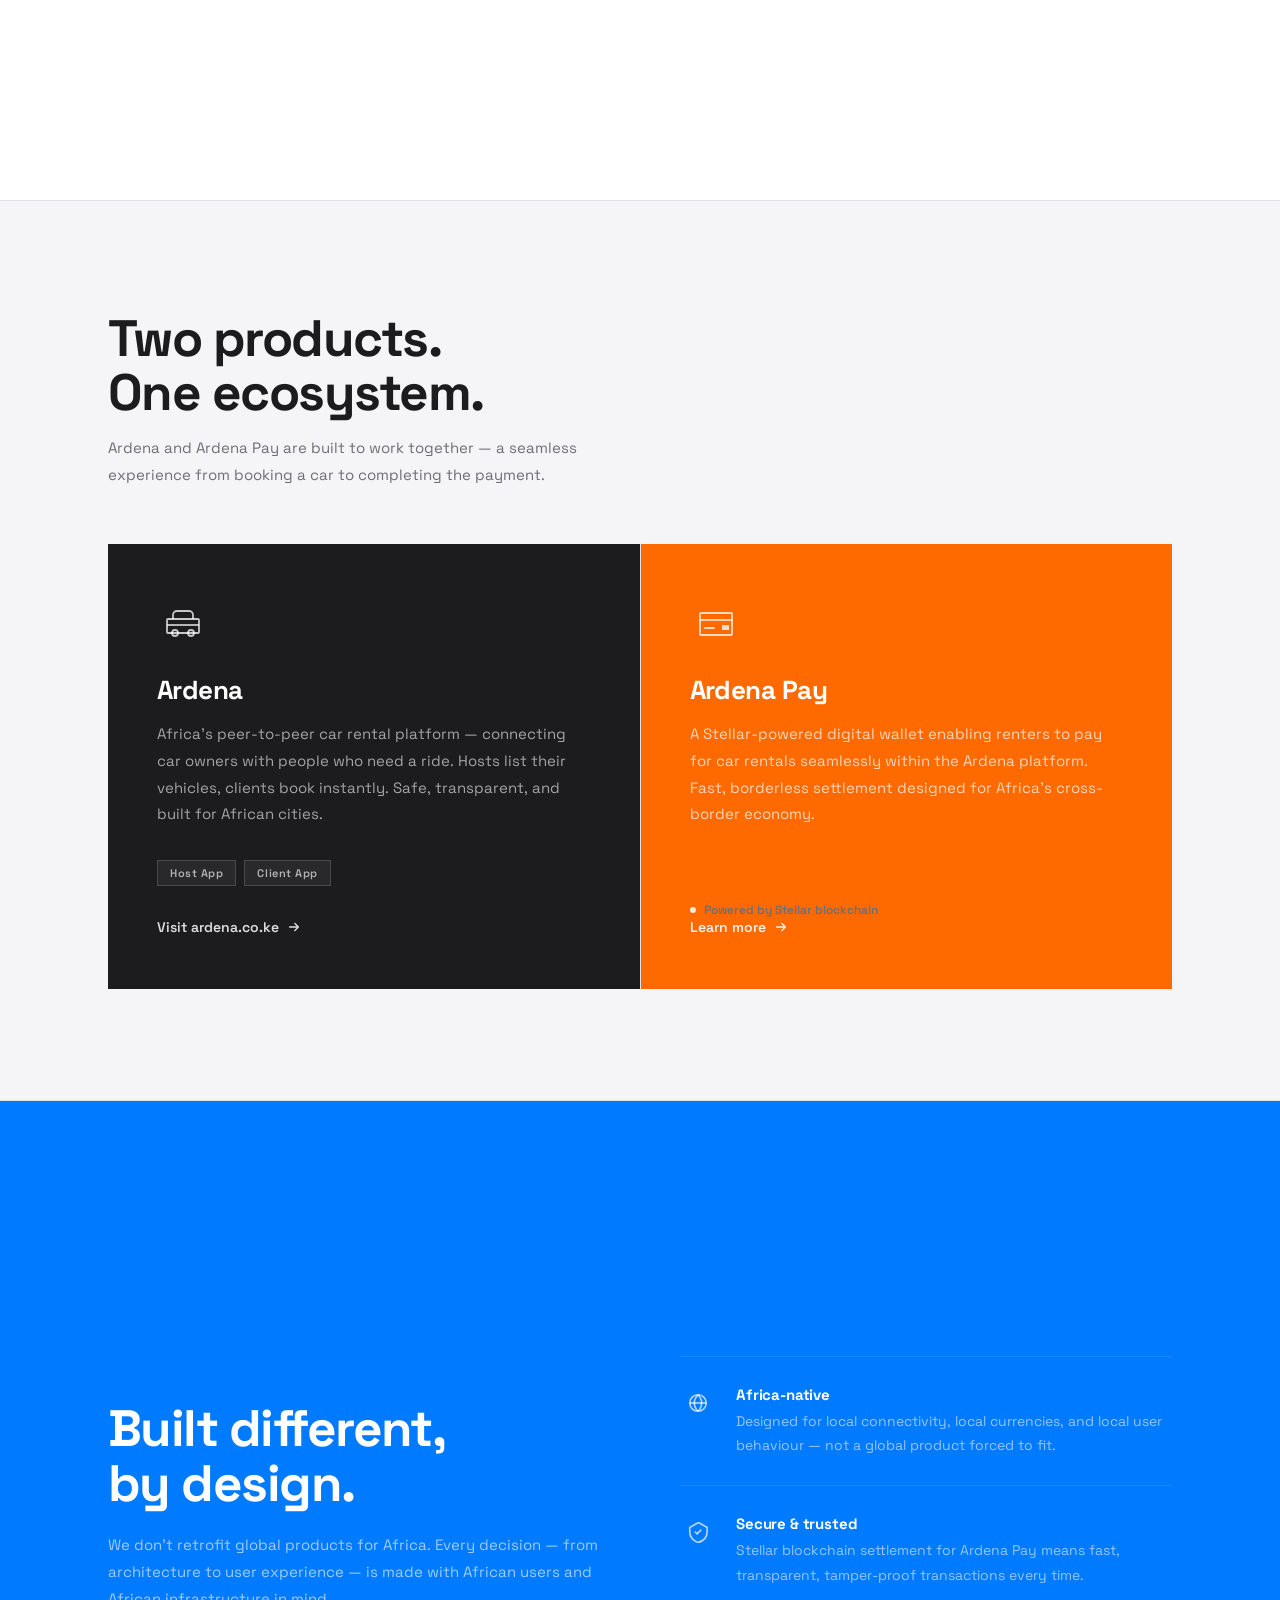
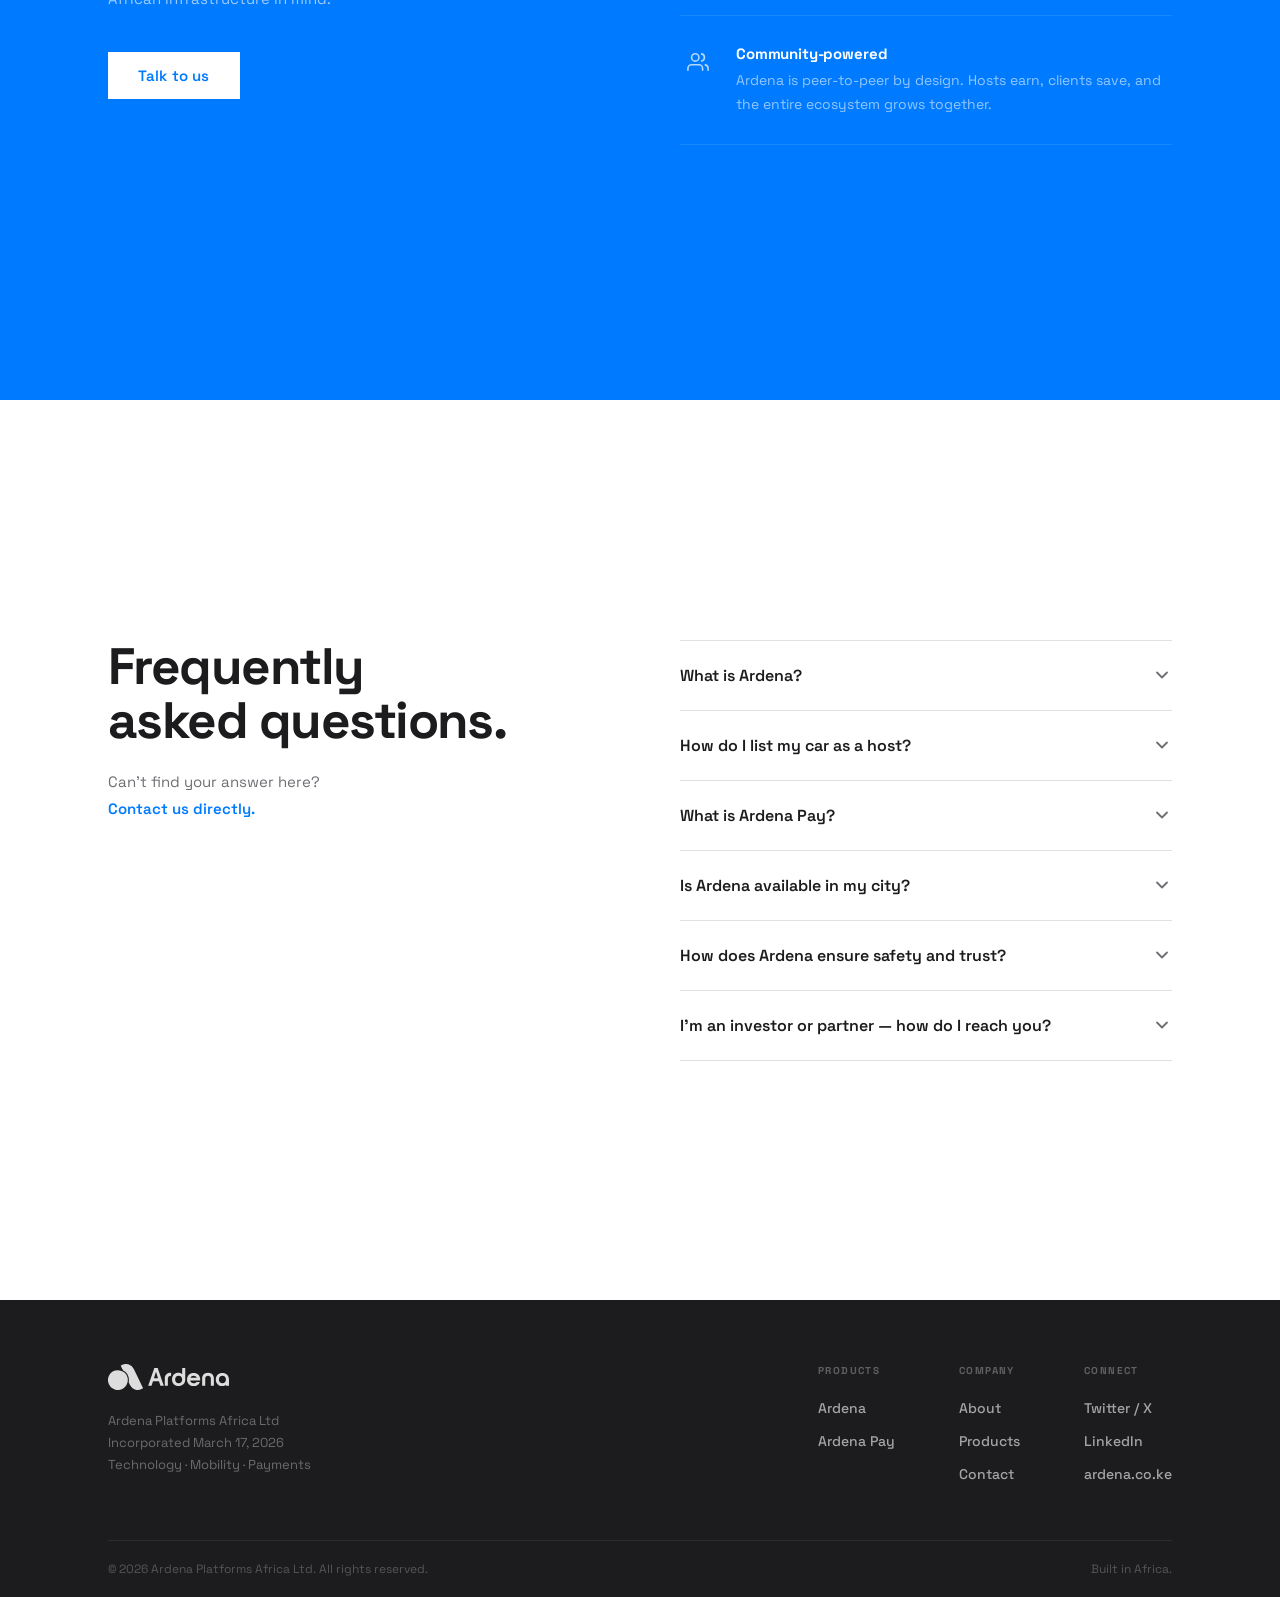
==== commit 785bf6c3: "refactored home page" ====
--- a/index.html
+++ b/index.html
@@ -14,7 +14,7 @@
   <!-- NAV -->
   <header class="nav-wrapper" id="nav">
     <nav class="nav container">
-      <a href="/contact" class="nav-partner">
+      <a href="/partner" class="nav-partner">
         Partner with us
         <svg width="13" height="13" viewBox="0 0 16 16" fill="none"><path d="M3 8h10M9 4l4 4-4 4" stroke="currentColor" stroke-width="1.6" stroke-linecap="round" stroke-linejoin="round"/></svg>
       </a>
@@ -38,14 +38,14 @@
     <a href="/about">About</a>
     <a href="/products">Products</a>
     <a href="/contact">Contact</a>
-    <a href="/contact" class="btn btn-blue btn-full" style="margin-top:12px;">Partner with us</a>
+    <a href="/partner" class="btn btn-blue btn-full" style="margin-top:12px;">Partner with us</a>
   </div>
 
   <!-- ① HERO -->
   <section class="hero">
     <div class="container hero-content">
       <h1 class="heading-xl hero-headline hero-anim" style="animation-delay:.1s">
-        Building the infrastructure<br />Africa runs on.
+        <span id="heroTitle">Building the infrastructure<br />Africa runs on.</span>
       </h1>
       <p class="body-lg hero-sub hero-anim" style="animation-delay:.24s">
         Ardena Platforms Africa Ltd creates transformative products across
--- a/styles.css
+++ b/styles.css
@@ -152,10 +152,10 @@
   top: 0; left: 0; right: 0;
   z-index: 200;
   height: var(--nav-h);
-  background: rgba(255,255,255,0.92);
-  backdrop-filter: blur(20px) saturate(180%);
-  -webkit-backdrop-filter: blur(20px) saturate(180%);
-  border-bottom: 1px solid var(--border);
+  background: rgba(255,255,255,0.72);
+  backdrop-filter: blur(24px) saturate(200%);
+  -webkit-backdrop-filter: blur(24px) saturate(200%);
+  border-bottom: none;
   transition: box-shadow 0.3s var(--ease);
 }
 
@@ -327,6 +327,22 @@
   max-width: 860px;
 }
 
+#heroTitle {
+  display: block;
+  transition: opacity 0.36s var(--ease), transform 0.36s var(--ease-out);
+}
+
+#heroTitle.title-exit {
+  opacity: 0;
+  transform: translateY(18px);
+}
+
+#heroTitle.title-enter {
+  opacity: 0;
+  transform: translateY(-18px);
+  transition: none;
+}
+
 .hero-sub {
   max-width: 560px;
   margin-bottom: 44px;
@@ -1033,6 +1049,277 @@
 }
 
 /* ============================================
+   PARTNER PAGE
+   ============================================ */
+
+.partner-pill {
+  display: inline-flex;
+  align-items: center;
+  gap: 8px;
+  font-size: 11px;
+  font-weight: 700;
+  letter-spacing: 0.08em;
+  text-transform: uppercase;
+  color: var(--blue);
+  background: rgba(0,122,255,0.07);
+  border: 1px solid rgba(0,122,255,0.14);
+  border-radius: 100px;
+  padding: 6px 16px;
+  margin-bottom: 28px;
+}
+
+.partner-pill::before {
+  content: '';
+  width: 6px;
+  height: 6px;
+  background: var(--blue);
+  border-radius: 50%;
+  flex-shrink: 0;
+}
+
+.partner-hero-grid {
+  display: grid;
+  grid-template-columns: 1fr 1fr;
+  gap: 80px;
+  align-items: center;
+  width: 100%;
+}
+
+/* Raise card */
+.raise-card {
+  border: 1px solid var(--border);
+  padding: 44px;
+  background: var(--white);
+}
+
+.raise-amount {
+  font-size: 68px;
+  font-weight: 700;
+  color: var(--black);
+  line-height: 1;
+  letter-spacing: -0.04em;
+}
+
+.raise-type {
+  font-size: 11px;
+  font-weight: 700;
+  letter-spacing: 0.08em;
+  text-transform: uppercase;
+  color: var(--muted);
+  margin-top: 10px;
+}
+
+.raise-divider {
+  height: 1px;
+  background: var(--border);
+  margin: 28px 0;
+}
+
+.raise-meta {
+  display: grid;
+  grid-template-columns: 1fr 1fr;
+  gap: 24px 32px;
+}
+
+.raise-meta-item {
+  display: flex;
+  flex-direction: column;
+  gap: 6px;
+}
+
+.raise-meta-key {
+  font-size: 10px;
+  font-weight: 700;
+  text-transform: uppercase;
+  letter-spacing: 0.08em;
+  color: var(--muted);
+}
+
+.raise-meta-val {
+  font-size: 14px;
+  font-weight: 600;
+  color: var(--black);
+}
+
+.raise-status-open {
+  display: inline-flex;
+  align-items: center;
+  gap: 7px;
+  color: #16a34a;
+}
+
+.raise-status-open::before {
+  content: '';
+  width: 7px;
+  height: 7px;
+  background: #16a34a;
+  border-radius: 50%;
+  flex-shrink: 0;
+}
+
+/* Partner types section header */
+.partner-types-head {
+  display: grid;
+  grid-template-columns: 1fr 1fr;
+  gap: 60px;
+  align-items: start;
+  margin-bottom: 48px;
+}
+
+/* Bento grid */
+.bento-grid {
+  display: grid;
+  grid-template-columns: 1fr 1fr;
+  gap: 1px;
+  background: var(--border);
+  width: 100%;
+}
+
+.bento-card {
+  background: var(--white);
+  padding: 52px 48px;
+  position: relative;
+  overflow: hidden;
+}
+
+.bento-card-fleet {
+  grid-row: span 2;
+}
+
+.bento-num {
+  font-size: 96px;
+  font-weight: 700;
+  color: var(--black);
+  opacity: 0.04;
+  position: absolute;
+  top: -8px;
+  right: 20px;
+  line-height: 1;
+  letter-spacing: -0.05em;
+  pointer-events: none;
+  user-select: none;
+}
+
+.bento-icon {
+  width: 48px;
+  height: 48px;
+  border: 1px solid var(--border);
+  display: flex;
+  align-items: center;
+  justify-content: center;
+  margin-bottom: 24px;
+  color: var(--black);
+  flex-shrink: 0;
+}
+
+.bento-card h3 {
+  font-size: 22px;
+  font-weight: 700;
+  color: var(--black);
+  margin-bottom: 14px;
+  letter-spacing: -0.01em;
+}
+
+.bento-card p {
+  font-size: 15px;
+  line-height: 1.78;
+  color: var(--muted);
+  margin: 0;
+}
+
+.bento-card p + p {
+  margin-top: 14px;
+}
+
+.bento-tags {
+  display: flex;
+  flex-wrap: wrap;
+  gap: 8px;
+  margin-top: 28px;
+}
+
+.bento-tag {
+  font-size: 11px;
+  font-weight: 600;
+  letter-spacing: 0.04em;
+  text-transform: uppercase;
+  color: var(--muted);
+  border: 1px solid var(--border);
+  padding: 5px 12px;
+}
+
+/* Investor deck section */
+.deck-grid {
+  display: grid;
+  grid-template-columns: 1fr 1fr;
+  gap: 80px;
+  align-items: center;
+  width: 100%;
+}
+
+.deck-form .fgroup label {
+  color: rgba(255,255,255,0.65);
+}
+
+.input-white {
+  width: 100%;
+  padding: 12px 16px;
+  font-family: inherit;
+  font-size: 15px;
+  font-weight: 400;
+  background: rgba(255,255,255,0.1);
+  border: 1px solid rgba(255,255,255,0.18);
+  color: var(--white);
+  outline: none;
+  transition: border-color 0.2s var(--ease);
+  -webkit-appearance: none;
+  appearance: none;
+  border-radius: 0;
+  box-sizing: border-box;
+}
+
+.input-white::placeholder {
+  color: rgba(255,255,255,0.3);
+}
+
+.input-white:focus {
+  border-color: rgba(255,255,255,0.55);
+}
+
+.input-white option {
+  background: var(--black);
+  color: var(--white);
+}
+
+/* Success message overrides for blue bg */
+.deck-success {
+  background: transparent;
+  border: 1px solid rgba(255,255,255,0.18);
+  padding: 48px 40px;
+  text-align: center;
+}
+
+.deck-success .success-icon {
+  border-color: rgba(255,255,255,0.25);
+  color: var(--white);
+}
+
+.deck-success h3 { color: var(--white); }
+.deck-success p  { color: rgba(255,255,255,0.6); }
+
+/* Outline button */
+.btn-outline {
+  background: transparent;
+  border: 1px solid var(--border);
+  color: var(--black);
+}
+
+.btn-outline:hover {
+  border-color: rgba(28,28,30,0.4);
+  color: var(--black);
+}
+
+/* ============================================
    RESPONSIVE
    ============================================ */
 @media (max-width: 1024px) {
@@ -1042,7 +1329,13 @@
   .why-grid,
   .contact-grid,
   .faq-inner,
-  .prod-detail-grid { grid-template-columns: 1fr; gap: 48px; }
+  .prod-detail-grid,
+  .partner-hero-grid,
+  .partner-types-head,
+  .deck-grid { grid-template-columns: 1fr; gap: 48px; }
+
+  .bento-grid { grid-template-columns: 1fr; }
+  .bento-card-fleet { grid-row: auto; }
 
   .faq-left { position: static; }
 
@@ -1074,6 +1367,9 @@
 
   .form-row { grid-template-columns: 1fr; }
   .cform-bordered { padding: 24px 20px; }
+  .bento-card { padding: 36px 28px; }
+  .raise-card { padding: 32px 24px; }
+  .raise-amount { font-size: 52px; }
 
   .footer-main { flex-direction: column; gap: 40px; }
   .footer-cols { flex-wrap: wrap; gap: 36px; }
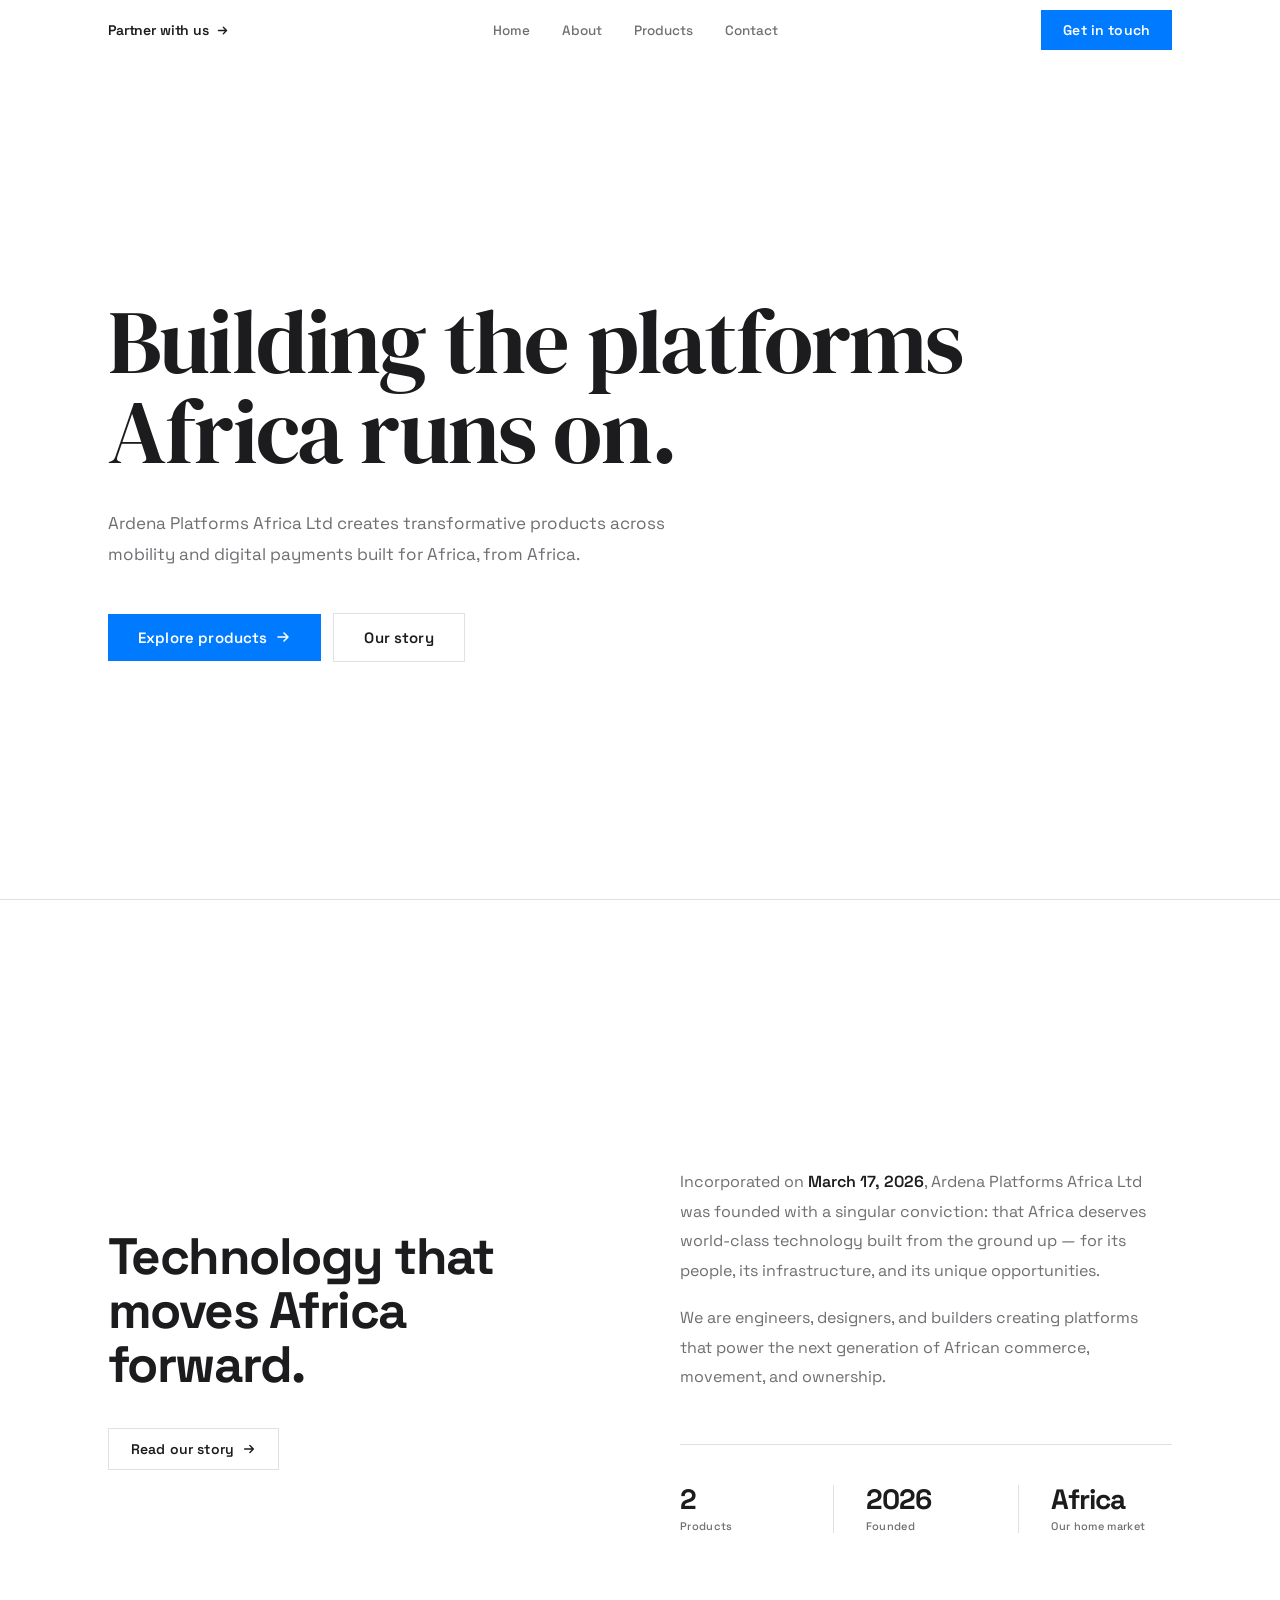
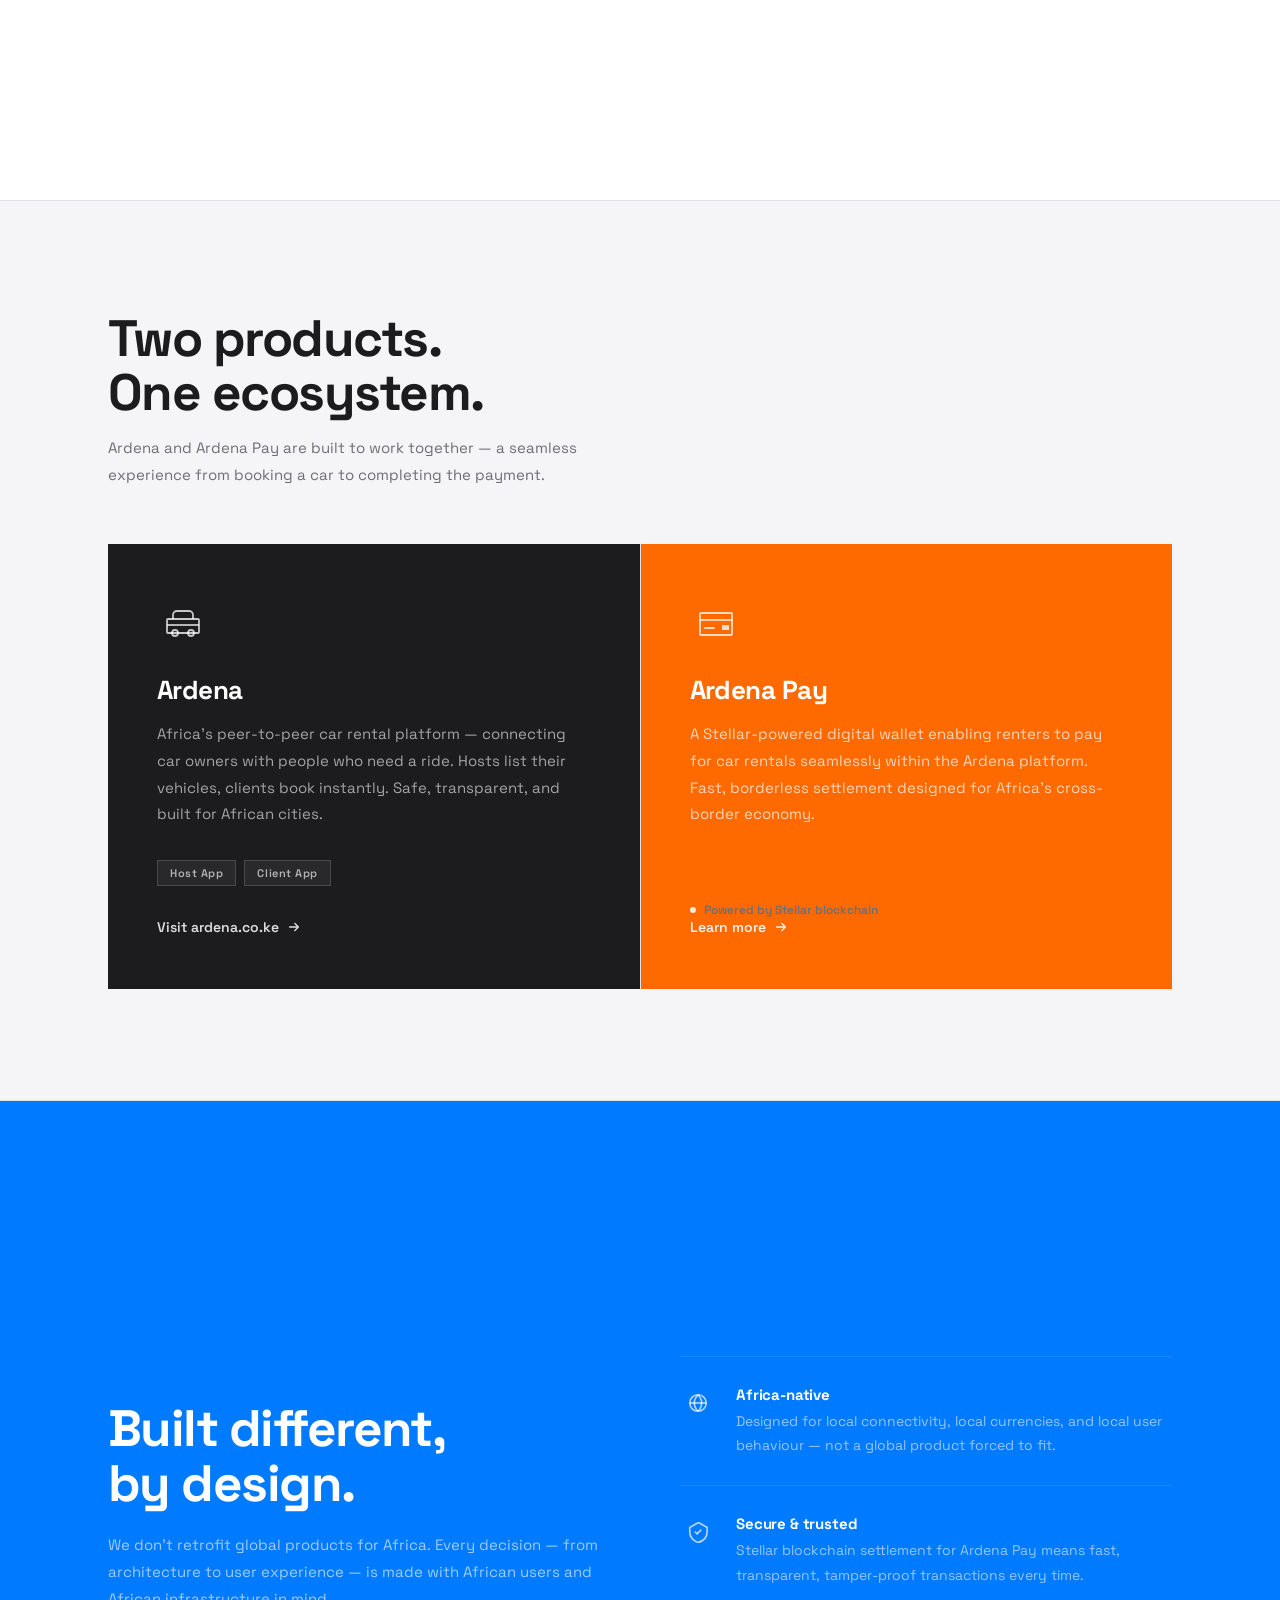
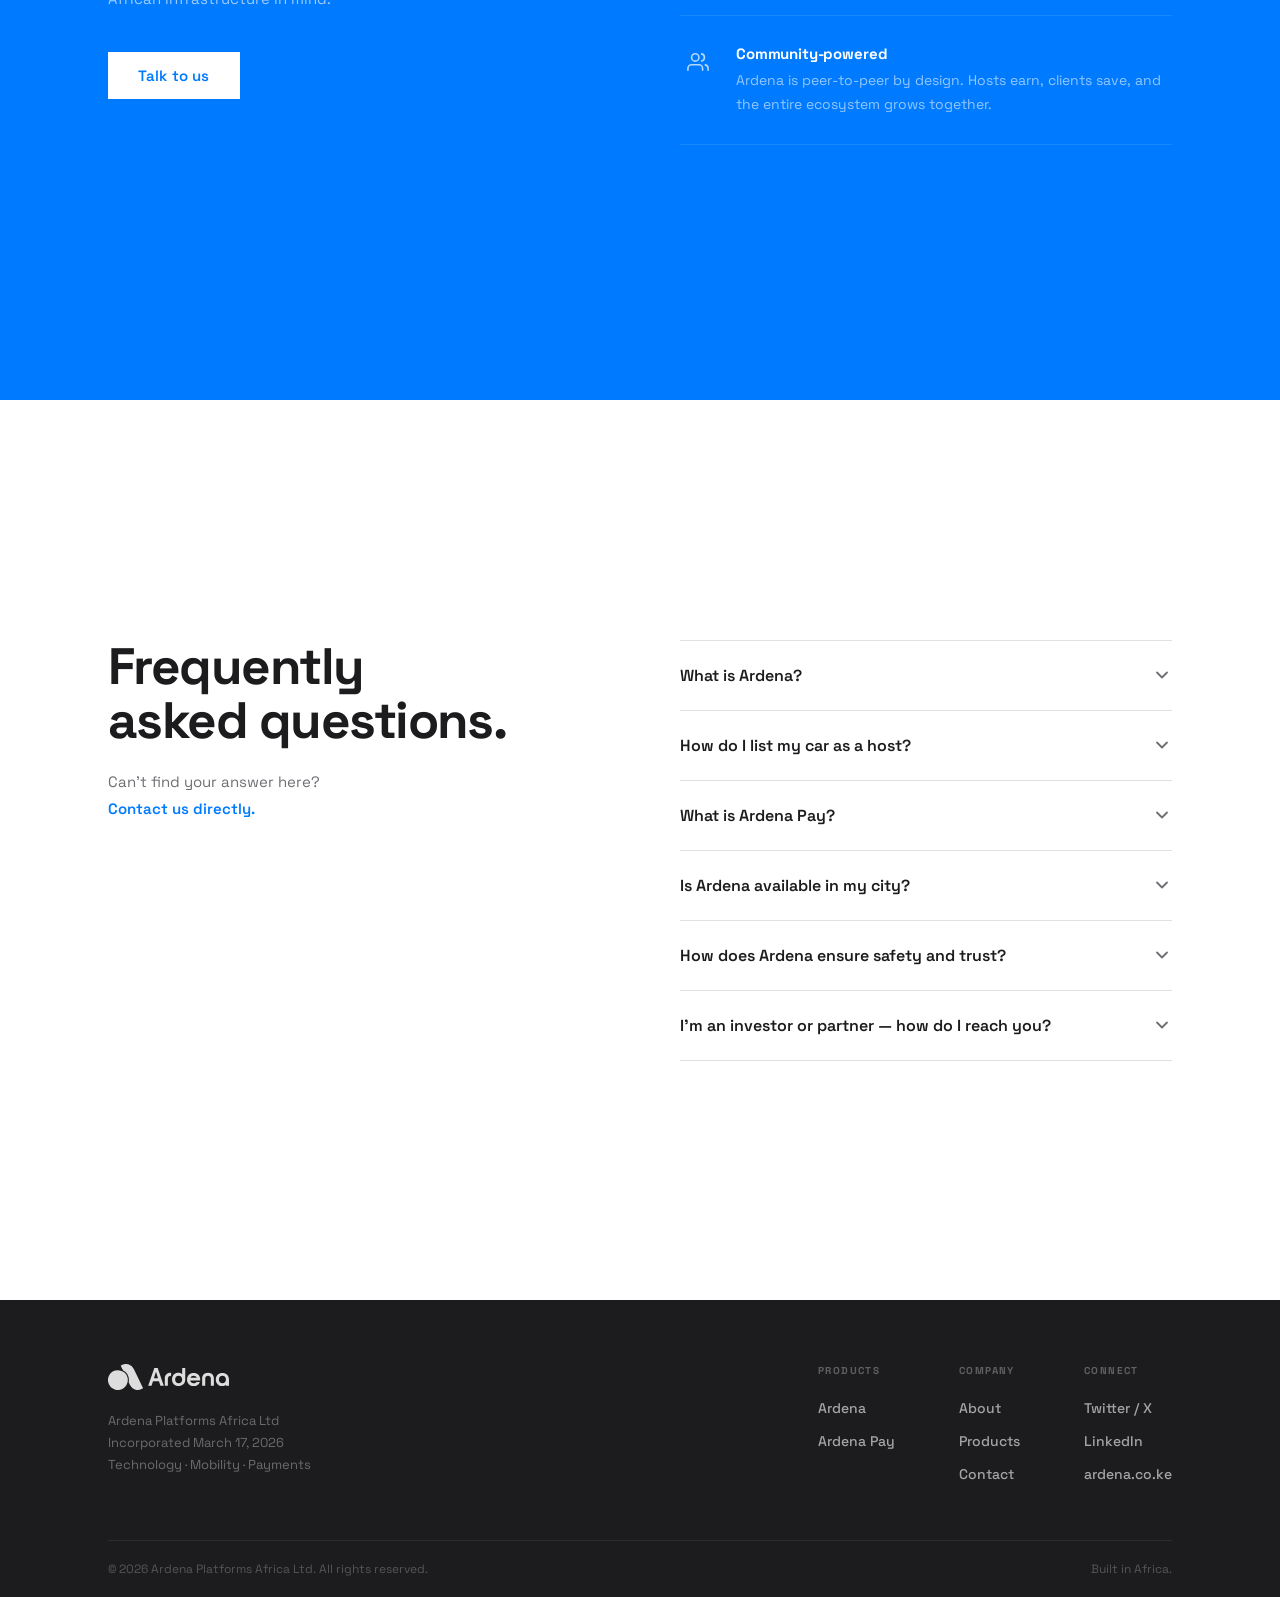
==== commit ef37c5bf: "corrected host city235" ====
--- a/index.html
+++ b/index.html
@@ -6,7 +6,7 @@
   <title>Ardena Platforms Africa Ltd</title>
   <link rel="preconnect" href="https://fonts.googleapis.com" />
   <link rel="preconnect" href="https://fonts.gstatic.com" crossorigin />
-  <link href="https://fonts.googleapis.com/css2?family=Space+Grotesk:wght@300;400;500;600;700&display=swap" rel="stylesheet" />
+  <link href="https://fonts.googleapis.com/css2?family=DM+Serif+Display&family=Space+Grotesk:wght@300;400;500;600;700&display=swap" rel="stylesheet" />
   <link rel="stylesheet" href="styles.css" />
 </head>
 <body>
@@ -44,12 +44,12 @@
   <!-- ① HERO -->
   <section class="hero">
     <div class="container hero-content">
-      <h1 class="heading-xl hero-headline hero-anim" style="animation-delay:.1s">
-        <span id="heroTitle">Building the infrastructure<br />Africa runs on.</span>
+      <h1 class="hero-headline hero-anim" style="animation-delay:.1s">
+        Building the platforms<br />Africa runs on.
       </h1>
       <p class="body-lg hero-sub hero-anim" style="animation-delay:.24s">
         Ardena Platforms Africa Ltd creates transformative products across
-        mobility and digital payments — built for Africa, from Africa.
+        mobility and digital payments  built for Africa, from Africa.
       </p>
       <div class="hero-actions hero-anim" style="animation-delay:.36s">
         <a href="/products" class="btn btn-blue btn-lg">
--- a/styles.css
+++ b/styles.css
@@ -305,42 +305,23 @@
   padding-top: var(--nav-h);
   display: flex;
   align-items: center;
-  background: var(--bg);
+  background: var(--white);
   position: relative;
   overflow: hidden;
+  border-bottom: 1px solid var(--border);
 }
 
 .hero-content { position: relative; z-index: 2; }
 
-/* Subtle background accent */
-.hero::before {
-  content: '';
-  position: absolute;
-  top: -200px; right: -200px;
-  width: 600px; height: 600px;
-  background: radial-gradient(circle, rgba(0,122,255,0.04) 0%, transparent 70%);
-  pointer-events: none;
-}
-
 .hero-headline {
-  margin-bottom: 28px;
-  max-width: 860px;
-}
-
-#heroTitle {
-  display: block;
-  transition: opacity 0.36s var(--ease), transform 0.36s var(--ease-out);
-}
-
-#heroTitle.title-exit {
-  opacity: 0;
-  transform: translateY(18px);
-}
-
-#heroTitle.title-enter {
-  opacity: 0;
-  transform: translateY(-18px);
-  transition: none;
+  font-family: 'DM Serif Display', Georgia, serif;
+  font-size: clamp(48px, 7vw, 96px);
+  font-weight: 400;
+  line-height: 1.0;
+  letter-spacing: -0.02em;
+  color: var(--black);
+  margin-bottom: 32px;
+  max-width: 900px;
 }
 
 .hero-sub {
@@ -1157,6 +1138,138 @@
   flex-shrink: 0;
 }
 
+/* Single-column hero */
+.partner-hero-single {
+  max-width: 680px;
+}
+
+/* Meta row below CTAs */
+.raise-meta-row {
+  display: flex;
+  align-items: center;
+  flex-wrap: wrap;
+  gap: 12px;
+  margin-top: 40px;
+}
+
+.raise-meta-pill {
+  font-size: 12px;
+  font-weight: 600;
+  letter-spacing: 0.04em;
+  color: var(--muted);
+}
+
+.raise-meta-sep {
+  width: 3px;
+  height: 3px;
+  background: var(--border);
+  border-radius: 50%;
+  flex-shrink: 0;
+}
+
+/* Use of funds section */
+.funds-head {
+  display: grid;
+  grid-template-columns: 1fr 1fr;
+  gap: 60px;
+  align-items: start;
+  margin-bottom: 52px;
+}
+
+.funds-grid {
+  display: grid;
+  grid-template-columns: repeat(4, 1fr);
+  gap: 1px;
+  background: var(--border);
+  width: 100%;
+}
+
+.funds-item {
+  background: var(--white);
+  padding: 40px 36px;
+}
+
+.funds-icon {
+  width: 44px;
+  height: 44px;
+  border: 1px solid var(--border);
+  display: flex;
+  align-items: center;
+  justify-content: center;
+  margin-bottom: 20px;
+  color: var(--black);
+  flex-shrink: 0;
+}
+
+.funds-item h4 {
+  font-size: 15px;
+  font-weight: 700;
+  color: var(--black);
+  margin-bottom: 10px;
+  letter-spacing: -0.01em;
+}
+
+.funds-item p {
+  font-size: 14px;
+  line-height: 1.75;
+  color: var(--muted);
+  margin: 0;
+}
+
+/* Why back Ardena */
+.why-invest-head {
+  margin-bottom: 56px;
+  display: grid;
+  grid-template-columns: 1fr 1fr;
+  gap: 60px;
+  align-items: start;
+}
+
+.why-invest-grid {
+  display: grid;
+  grid-template-columns: repeat(3, 1fr);
+  border-top: 1px solid var(--border);
+}
+
+.why-invest-item {
+  padding: 48px 48px 48px 0;
+  border-right: 1px solid var(--border);
+}
+
+.why-invest-item:last-child {
+  border-right: none;
+  padding-right: 0;
+}
+
+.why-invest-item + .why-invest-item {
+  padding-left: 48px;
+}
+
+.why-invest-num {
+  display: block;
+  font-size: 11px;
+  font-weight: 700;
+  letter-spacing: 0.1em;
+  color: var(--muted);
+  margin-bottom: 20px;
+}
+
+.why-invest-item h3 {
+  font-size: 20px;
+  font-weight: 700;
+  color: var(--black);
+  letter-spacing: -0.01em;
+  margin-bottom: 14px;
+  line-height: 1.3;
+}
+
+.why-invest-item p {
+  font-size: 15px;
+  line-height: 1.78;
+  color: var(--muted);
+  margin: 0;
+}
+
 /* Partner types section header */
 .partner-types-head {
   display: grid;
@@ -1336,6 +1449,12 @@
 
   .bento-grid { grid-template-columns: 1fr; }
   .bento-card-fleet { grid-row: auto; }
+  .funds-grid { grid-template-columns: 1fr 1fr; }
+  .funds-head { grid-template-columns: 1fr; gap: 24px; }
+  .why-invest-head { grid-template-columns: 1fr; gap: 24px; }
+  .why-invest-grid { grid-template-columns: 1fr; border-top: none; }
+  .why-invest-item { padding: 32px 0; border-right: none; border-top: 1px solid var(--border); }
+  .why-invest-item + .why-invest-item { padding-left: 0; }
 
   .faq-left { position: static; }
 
@@ -1370,6 +1489,8 @@
   .bento-card { padding: 36px 28px; }
   .raise-card { padding: 32px 24px; }
   .raise-amount { font-size: 52px; }
+  .funds-grid { grid-template-columns: 1fr; }
+  .funds-item { padding: 32px 24px; }
 
   .footer-main { flex-direction: column; gap: 40px; }
   .footer-cols { flex-wrap: wrap; gap: 36px; }
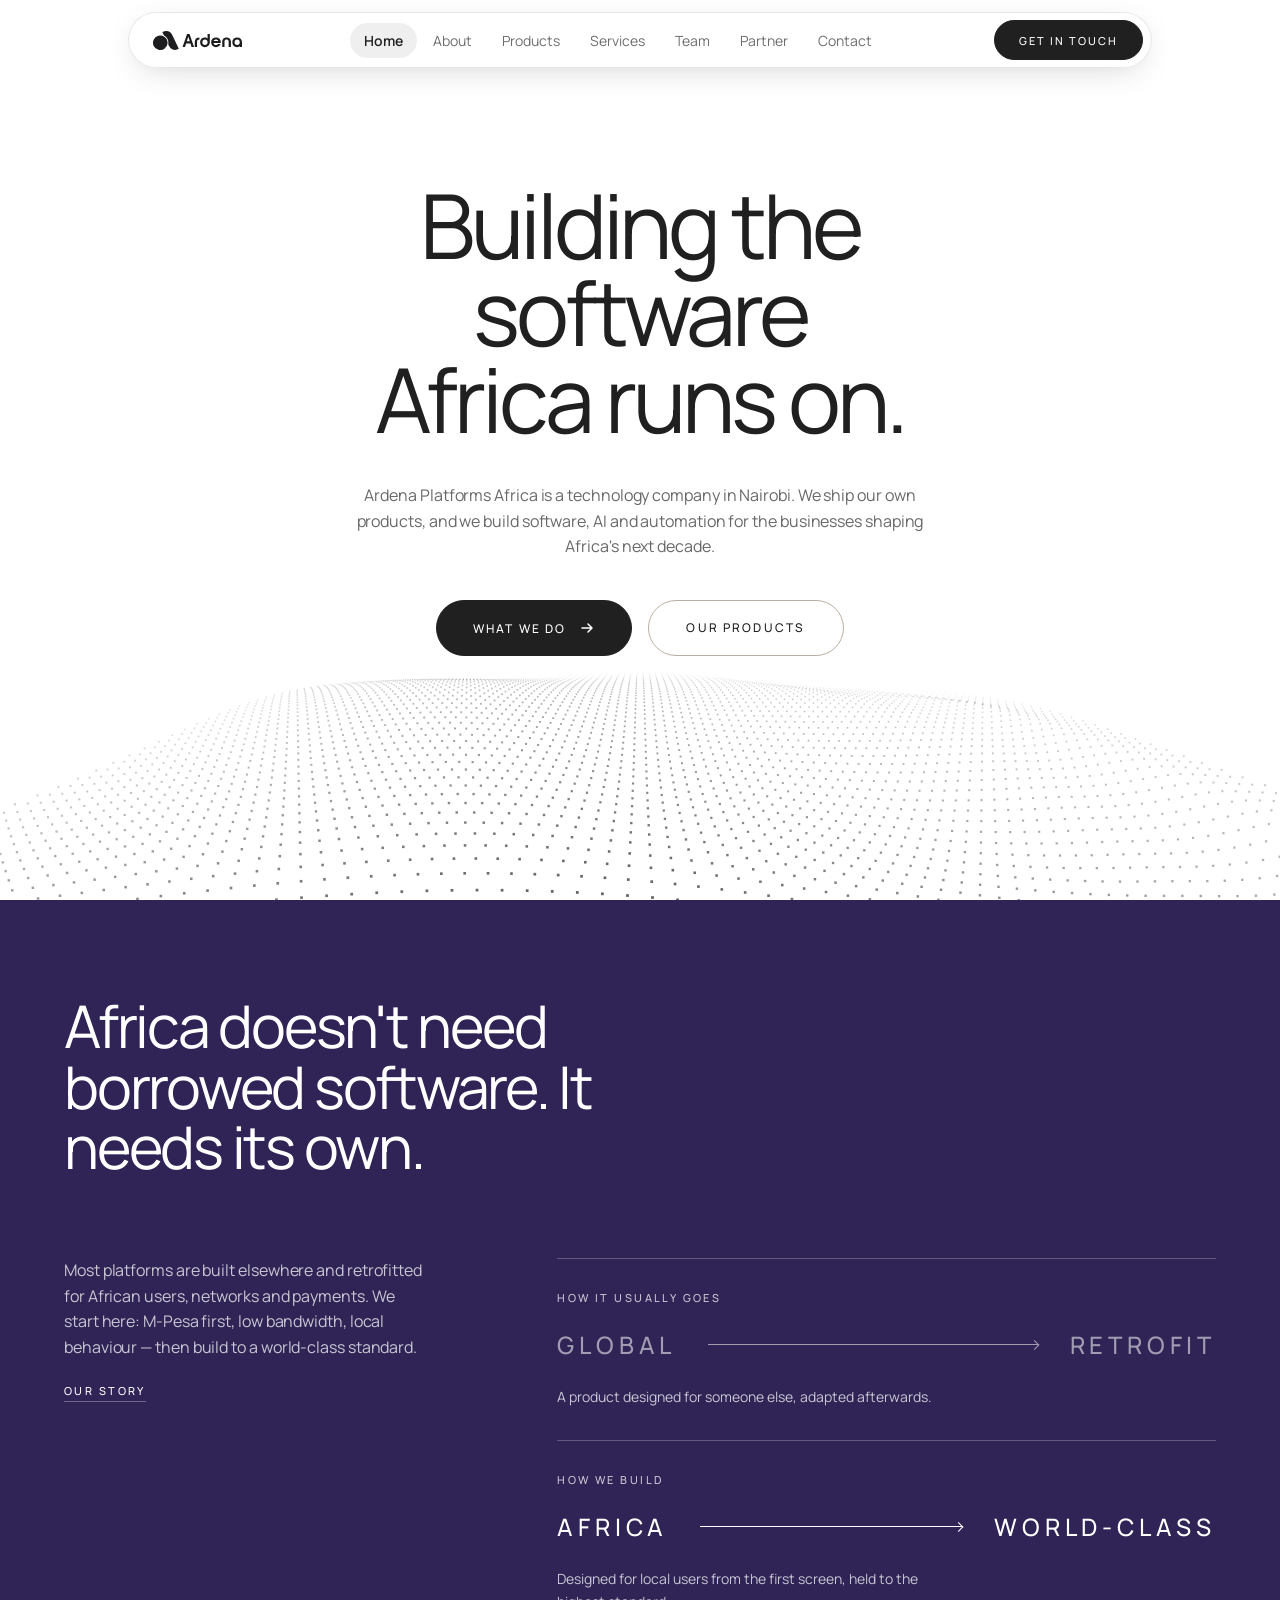
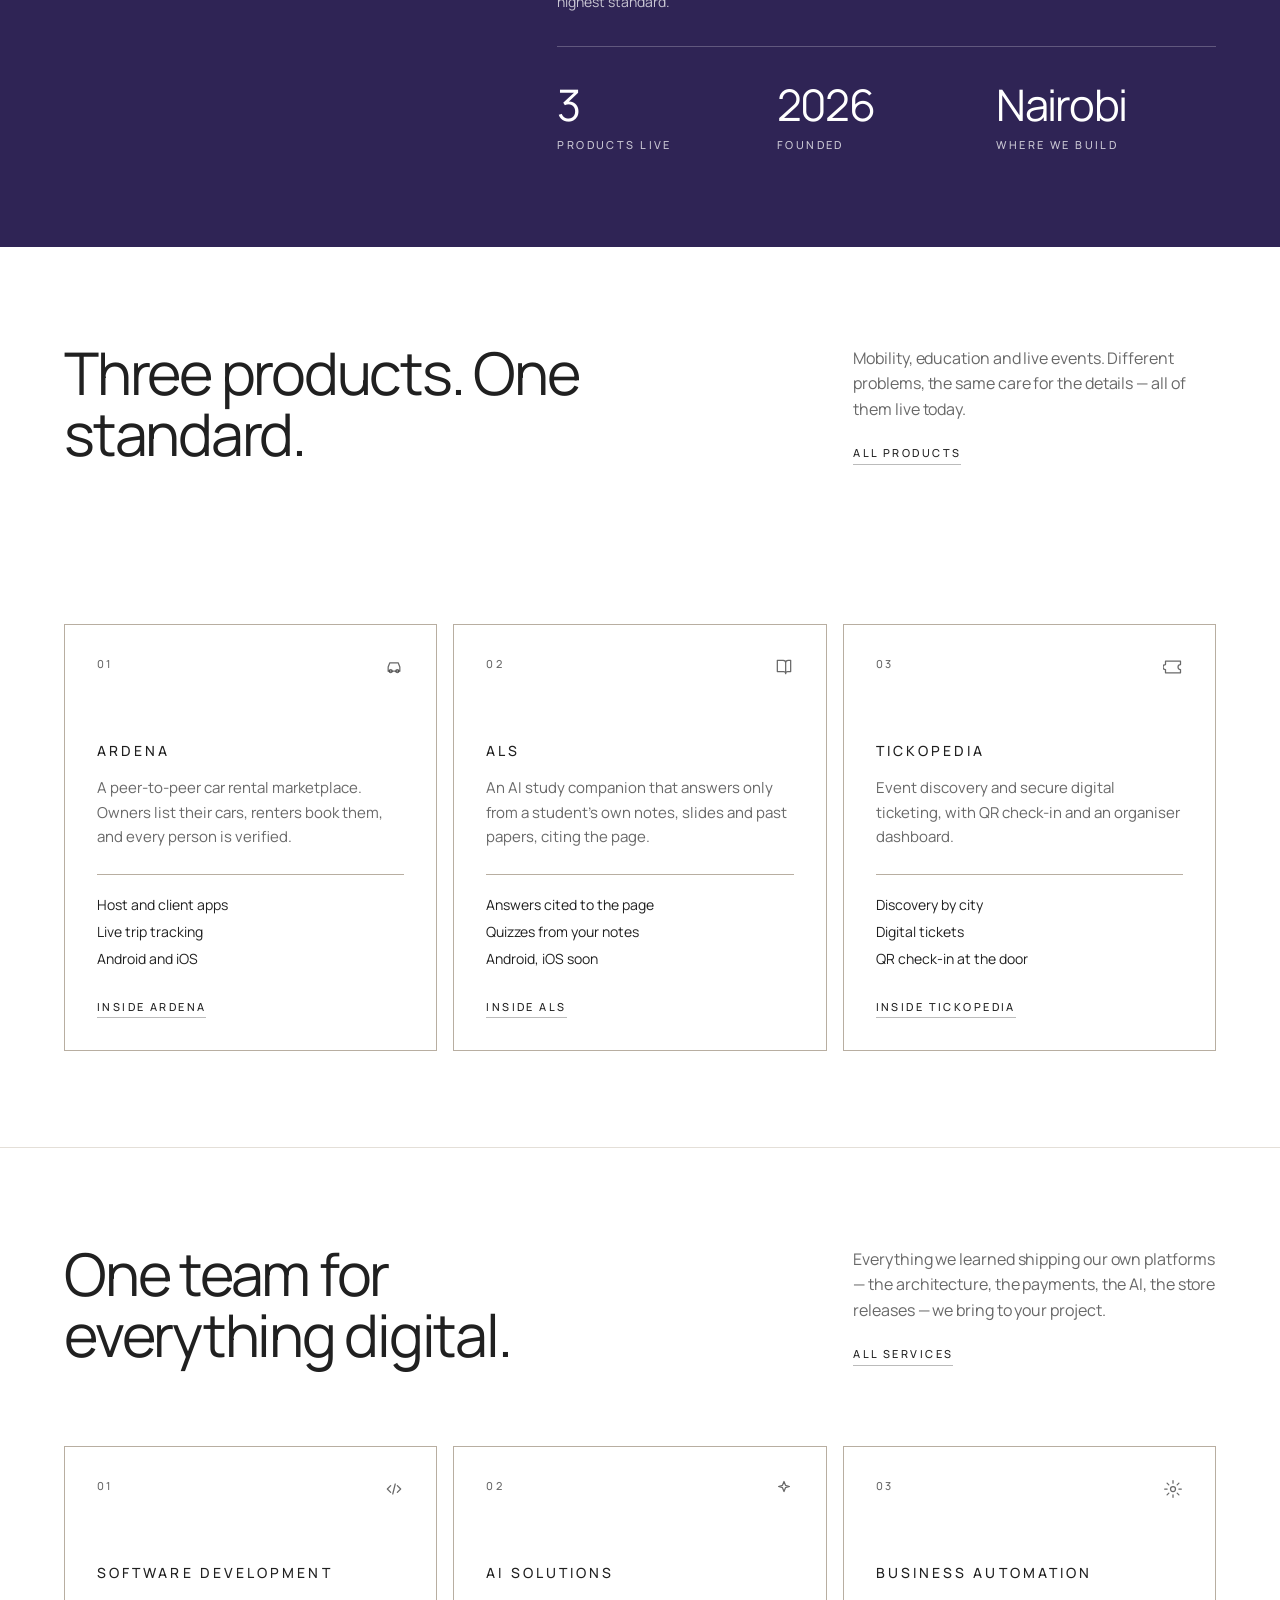
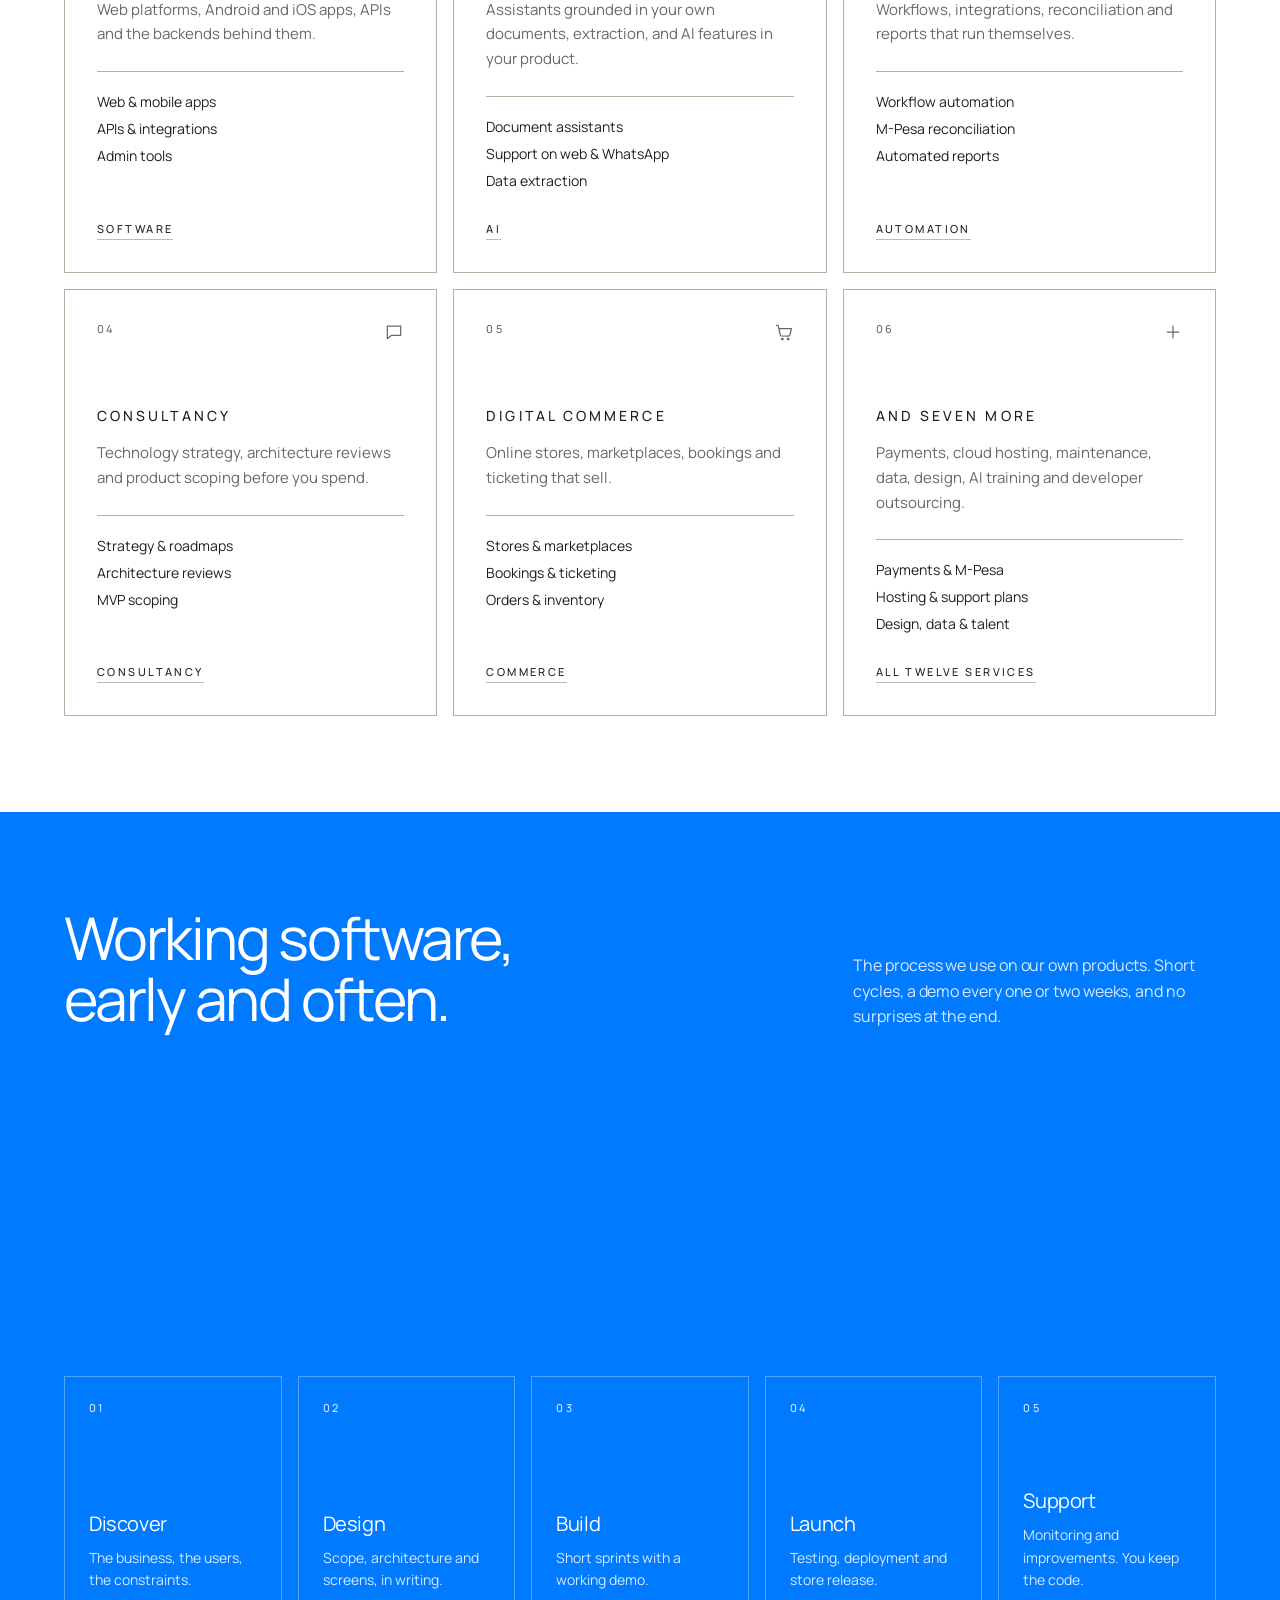
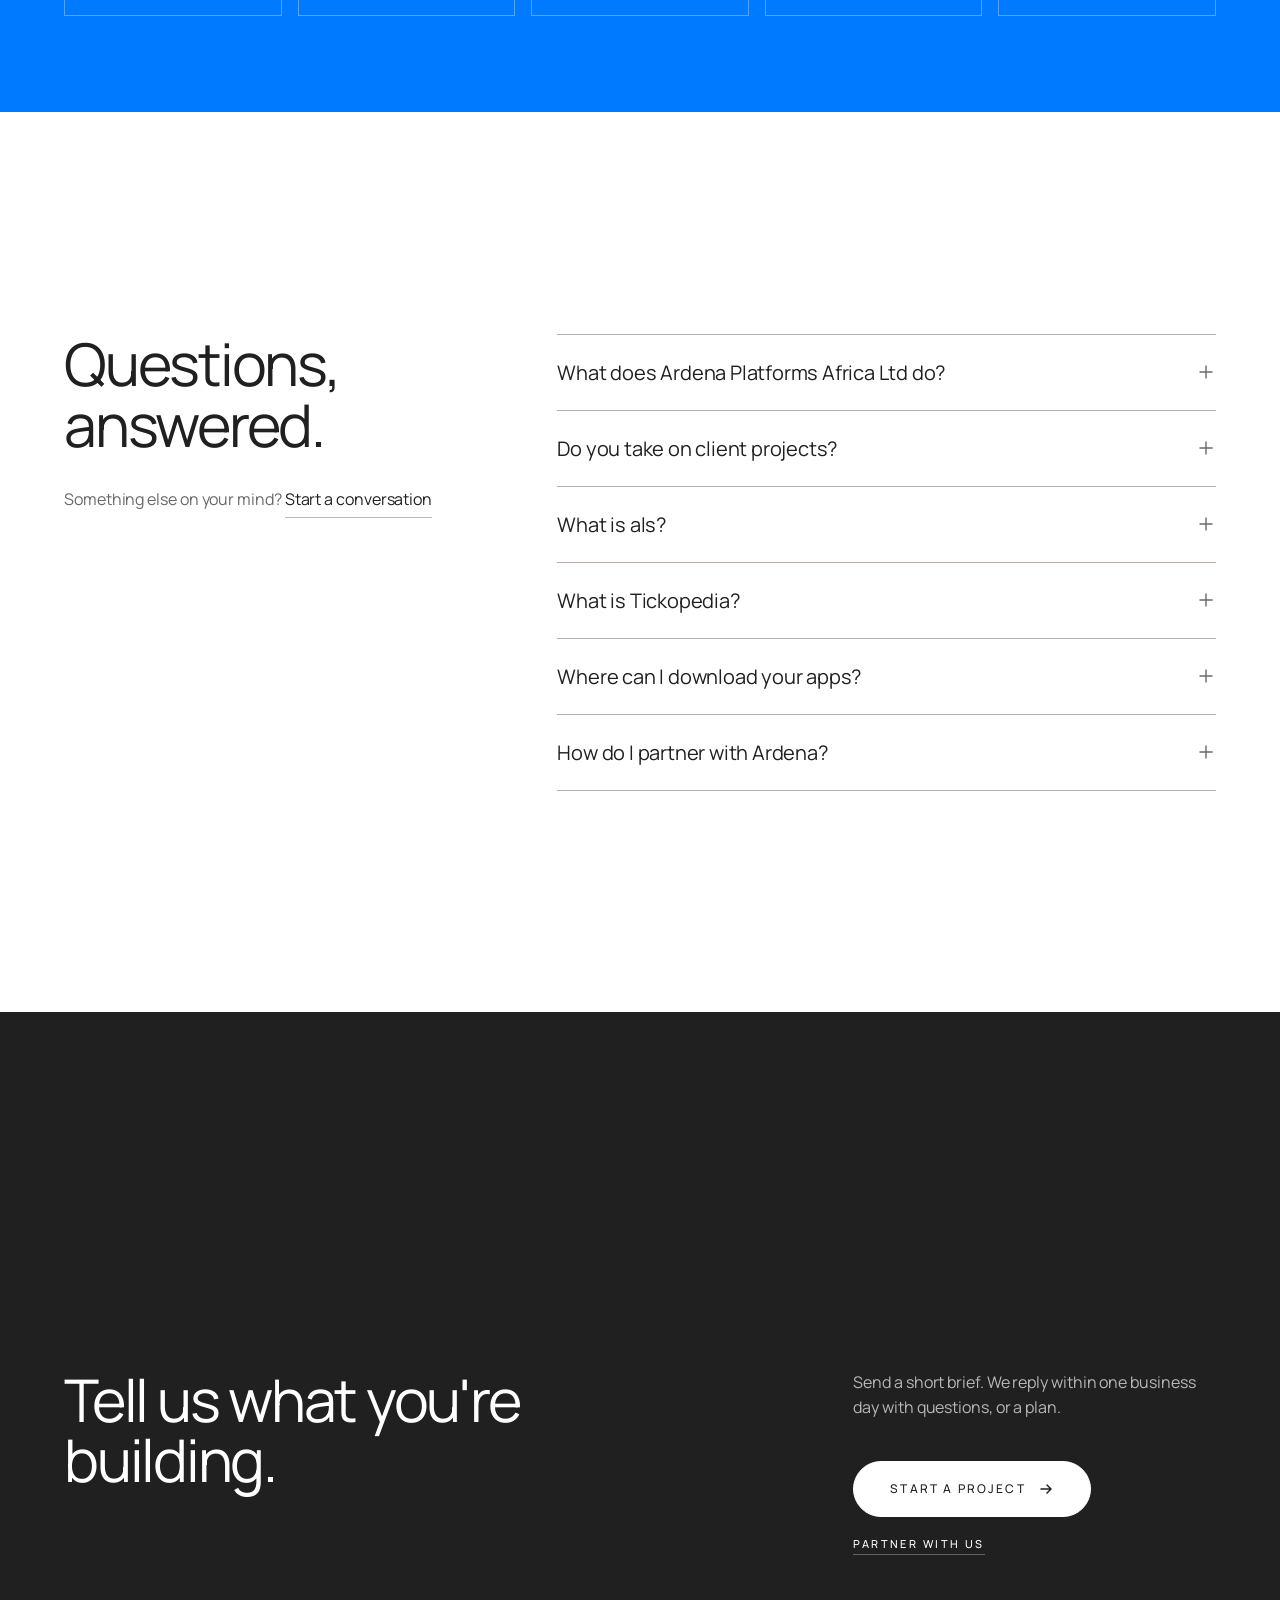
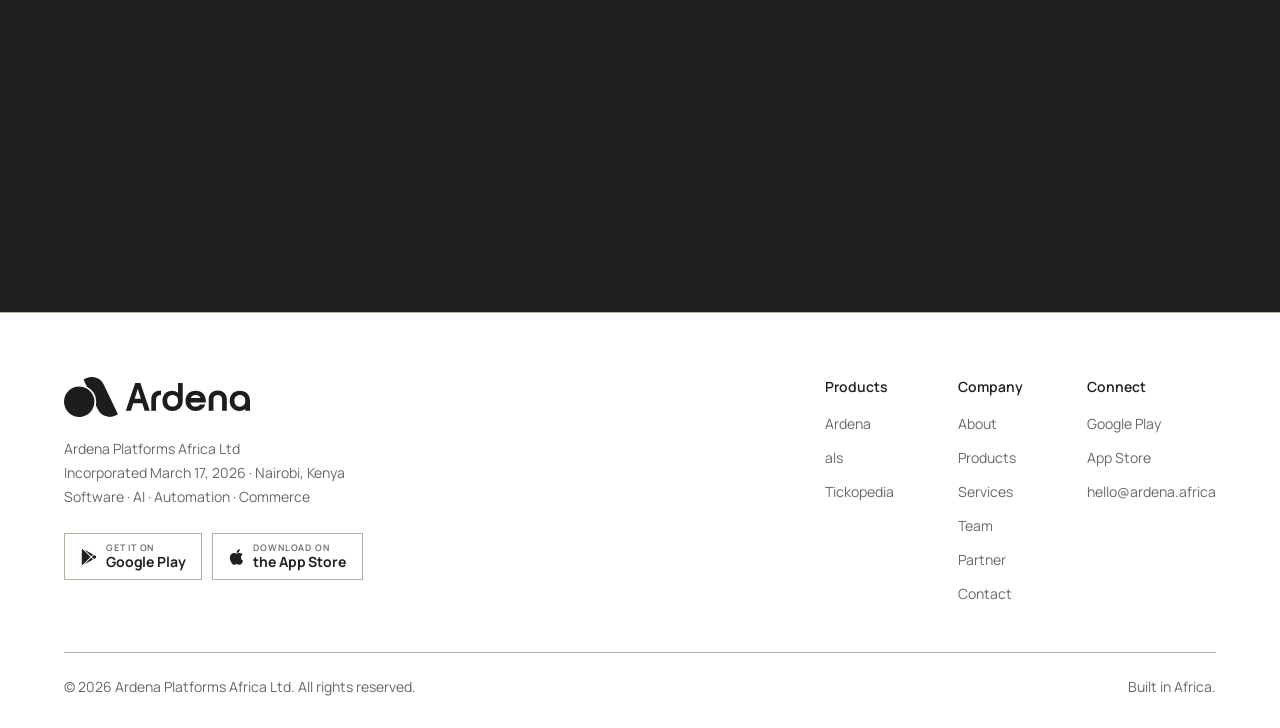
==== commit 0a414f8d: "Redesign site on the Oryne design system; add Services page - Manrope + DM Serif Display type, charc" ====
--- a/index.html
+++ b/index.html
@@ -3,305 +3,301 @@
 <head>
   <meta charset="UTF-8" />
   <meta name="viewport" content="width=device-width, initial-scale=1.0" />
-  <title>Ardena Platforms Africa Ltd</title>
+
+  <title>Ardena Platforms Africa Ltd — Technology Company in Nairobi</title>
+  <meta name="description" content="Ardena Platforms Africa Ltd is a Nairobi technology company. We ship our own products — Ardena, als and Tickopedia — and deliver software development, AI solutions, business automation, consultancy and digital commerce for businesses across Africa." />
+  <link rel="canonical" href="https://corp.ardena.co.ke/" />
+  <meta name="robots" content="index, follow, max-image-preview:large, max-snippet:-1" />
+  <meta name="author" content="Ardena Platforms Africa Ltd" />
+  <meta name="theme-color" content="#007AFF" />
+
+  <meta property="og:type" content="website" />
+  <meta property="og:site_name" content="Ardena Platforms Africa Ltd" />
+  <meta property="og:title" content="Ardena Platforms Africa Ltd — Software & Product Company in Nairobi" />
+  <meta property="og:description" content="We build and ship our own products — Ardena, als and Tickopedia — and build web and mobile software for businesses across Africa." />
+  <meta property="og:url" content="https://corp.ardena.co.ke/" />
+  <meta property="og:locale" content="en_KE" />
+  <meta name="twitter:card" content="summary_large_image" />
+  <meta name="twitter:title" content="Ardena Platforms Africa Ltd" />
+  <meta name="twitter:description" content="A Nairobi software company building products and shipping software for businesses across Africa." />
+
+  <link rel="icon" href="assets/ardena.svg" type="image/svg+xml" />
   <link rel="preconnect" href="https://fonts.googleapis.com" />
   <link rel="preconnect" href="https://fonts.gstatic.com" crossorigin />
-  <link href="https://fonts.googleapis.com/css2?family=DM+Serif+Display&family=Space+Grotesk:wght@300;400;500;600;700&display=swap" rel="stylesheet" />
+  <link href="https://fonts.googleapis.com/css2?family=DM+Serif+Display:ital@0;1&family=Manrope:wght@300..800&display=swap" rel="stylesheet" />
   <link rel="stylesheet" href="styles.css" />
+
+  <script type="application/ld+json">
+  {
+    "@context": "https://schema.org",
+    "@type": "Organization",
+    "@id": "https://corp.ardena.co.ke/#organization",
+    "name": "Ardena Platforms Africa Ltd",
+    "alternateName": "Ardena Platforms",
+    "url": "https://corp.ardena.co.ke/",
+    "logo": "https://corp.ardena.co.ke/assets/ardena.svg",
+    "foundingDate": "2026-03-17",
+    "description": "Nairobi-based software and product company building web and mobile platforms for Africa.",
+    "address": {
+      "@type": "PostalAddress",
+      "addressLocality": "Nairobi",
+      "addressCountry": "KE"
+    },
+    "sameAs": [
+      "https://ardena.co.ke",
+      "https://als.ardena.co.ke",
+      "https://tickopedia.com",
+      "https://play.google.com/store/apps/dev?id=6656048407762494190",
+      "https://apps.apple.com/ke/developer/ardena-platforms-africa-ltd/id6771888695"
+    ]
+  }
+  </script>
 </head>
 <body>
 
   <!-- NAV -->
   <header class="nav-wrapper" id="nav">
     <nav class="nav container">
-      <a href="/partner" class="nav-partner">
-        Partner with us
-        <svg width="13" height="13" viewBox="0 0 16 16" fill="none"><path d="M3 8h10M9 4l4 4-4 4" stroke="currentColor" stroke-width="1.6" stroke-linecap="round" stroke-linejoin="round"/></svg>
+      <a href="/" class="nav-logo" aria-label="Ardena Platforms Africa Ltd — home">
+        <img src="assets/ardena.svg" alt="Ardena Platforms Africa Ltd" width="98" height="21" />
       </a>
       <div class="nav-center">
-        <a href="/">Home</a>
+        <a href="/" class="active">Home</a>
         <a href="/about">About</a>
         <a href="/products">Products</a>
+        <a href="/services">Services</a>
+        <a href="/team">Team</a>
+        <a href="/partner">Partner</a>
         <a href="/contact">Contact</a>
       </div>
       <div class="nav-right">
         <a href="/contact" class="btn btn-blue">Get in touch</a>
       </div>
-      <button class="nav-toggle" id="navToggle" aria-label="Menu">
+      <button class="nav-toggle" id="navToggle" aria-label="Menu" aria-expanded="false" aria-controls="navDrawer">
         <span></span><span></span><span></span>
       </button>
     </nav>
   </header>
 
   <div class="nav-drawer" id="navDrawer">
-    <a href="/">Home</a>
+    <a href="/" class="active">Home</a>
     <a href="/about">About</a>
     <a href="/products">Products</a>
+    <a href="/services">Services</a>
+    <a href="/team">Team</a>
+    <a href="/partner">Partner</a>
     <a href="/contact">Contact</a>
-    <a href="/partner" class="btn btn-blue btn-full" style="margin-top:12px;">Partner with us</a>
+    <a href="/contact" class="btn btn-blue btn-full" style="margin-top:12px;">Get in touch</a>
   </div>
 
-  <!-- ① HERO -->
-  <section class="hero">
-    <div class="container hero-content">
-      <h1 class="hero-headline hero-anim" style="animation-delay:.1s">
-        Building the platforms<br />Africa runs on.
+  <!-- HERO — centred, over the dot terrain (script.js) -->
+  <section class="hero-c" aria-labelledby="hero-title">
+    <div class="hero-c-field" aria-hidden="true"><canvas id="heroField"></canvas></div>
+    <div class="wrap hero-c-inner">
+      <h1 id="hero-title" class="type-display hero-anim" aria-label="Building the platforms Africa runs on.">
+        <span aria-hidden="true" class="line">Building the</span>
+        <span aria-hidden="true" class="line"><span class="swap" id="heroWord" data-words="platforms,software,AI,automation,commerce">platforms</span></span>
+        <span aria-hidden="true" class="line">Africa runs on.</span>
       </h1>
-      <p class="body-lg hero-sub hero-anim" style="animation-delay:.24s">
-        Ardena Platforms Africa Ltd creates transformative products across
-        mobility and digital payments  built for Africa, from Africa.
+      <p class="type-lede muted hero-anim" style="animation-delay:.15s">
+        Ardena Platforms Africa is a technology company in Nairobi. We ship our own
+        products, and we build software, AI and automation for the businesses
+        shaping Africa's next decade.
       </p>
-      <div class="hero-actions hero-anim" style="animation-delay:.36s">
-        <a href="/products" class="btn btn-blue btn-lg">
-          Explore products
-          <svg width="16" height="16" viewBox="0 0 16 16" fill="none"><path d="M3 8h10M9 4l4 4-4 4" stroke="currentColor" stroke-width="1.6" stroke-linecap="round" stroke-linejoin="round"/></svg>
-        </a>
-        <a href="/about" class="btn btn-outline btn-lg">Our story</a>
-      </div>
-    </div>
-  </section>
-
-  <!-- ② ABOUT -->
-  <section class="vp-section bg-white" id="about">
-    <div class="container">
-      <div class="about-grid">
-        <div>
-          <h2 class="heading-lg" data-anim="left">
-            Technology that<br />moves Africa forward.
-          </h2>
-          <a href="/about" class="btn btn-outline" style="margin-top:36px;" data-anim="left" style="--delay:160ms">
-            Read our story
-            <svg width="14" height="14" viewBox="0 0 16 16" fill="none"><path d="M3 8h10M9 4l4 4-4 4" stroke="currentColor" stroke-width="1.6" stroke-linecap="round" stroke-linejoin="round"/></svg>
-          </a>
-        </div>
-        <div class="about-body" data-anim="right">
-          <p>
-            Incorporated on <strong>March 17, 2026</strong>, Ardena Platforms Africa Ltd
-            was founded with a singular conviction: that Africa deserves world-class
-            technology built from the ground up — for its people, its infrastructure,
-            and its unique opportunities.
+      <div class="hero-c-actions hero-anim" style="animation-delay:.3s">
+        <a href="/services" class="btn btn-dark">What we do <svg width="16" height="16" viewBox="0 0 16 16" fill="none" aria-hidden="true"><path d="M3 8h10M9 4l4 4-4 4" stroke="currentColor" stroke-width="1.5" stroke-linecap="round" stroke-linejoin="round"/></svg></a>
+        <a href="/products" class="btn btn-outline">Our products</a>
+      </div>
+    </div>
+  </section>
+
+  <!-- SHIFT -->
+  <section class="chapter tone-purple" id="about" aria-labelledby="about-title">
+    <div class="wrap">
+      <h2 id="about-title" class="type-statement mw-18" data-anim="up">Africa doesn't need borrowed software. It needs its own.</h2>
+      <div class="grid12 push">
+        <div class="c-4" data-anim="up">
+          <p class="type-lede muted">
+            Most platforms are built elsewhere and retrofitted for African users,
+            networks and payments. We start here: M-Pesa first, low bandwidth,
+            local behaviour — then build to a world-class standard.
           </p>
-          <p>
-            We are engineers, designers, and builders creating platforms that power
-            the next generation of African commerce, movement, and ownership.
-          </p>
-          <div class="about-stats">
-            <div class="stat-item">
-              <span class="stat-num">2</span>
-              <span class="stat-lbl">Products</span>
-            </div>
-            <div class="stat-sep"></div>
-            <div class="stat-item">
-              <span class="stat-num">2026</span>
-              <span class="stat-lbl">Founded</span>
-            </div>
-            <div class="stat-sep"></div>
-            <div class="stat-item">
-              <span class="stat-num">Africa</span>
-              <span class="stat-lbl">Our home market</span>
-            </div>
-          </div>
-        </div>
-      </div>
-    </div>
-  </section>
-
-  <!-- ③ PRODUCTS -->
-  <section class="vp-section bg-grey" id="products">
-    <div class="container">
-      <div class="products-intro">
-        <h2 class="heading-lg" data-anim="up">Two products.<br />One ecosystem.</h2>
-        <p class="body-md" style="margin-top:14px;max-width:520px;" data-anim="up" style="--delay:160ms">
-          Ardena and Ardena Pay are built to work together — a seamless
-          experience from booking a car to completing the payment.
-        </p>
-      </div>
-      <div class="products-cards" data-anim="up" style="--delay:120ms">
-
-        <!-- Ardena — black card -->
-        <div class="prod-card prod-card-dark">
-          <div class="prod-card-icon">
-            <svg width="40" height="40" viewBox="0 0 40 40" fill="none">
-              <rect x="4" y="16" width="32" height="14" rx="1" stroke="rgba(255,255,255,0.75)" stroke-width="1.8"/>
-              <path d="M10 16V12C10 9.79 11.79 8 14 8H26C28.21 8 30 9.79 30 12V16" stroke="rgba(255,255,255,0.75)" stroke-width="1.8"/>
-              <circle cx="12" cy="30" r="3" stroke="rgba(255,255,255,0.75)" stroke-width="1.8"/>
-              <circle cx="28" cy="30" r="3" stroke="rgba(255,255,255,0.75)" stroke-width="1.8"/>
-              <path d="M4 22H36" stroke="rgba(255,255,255,0.75)" stroke-width="1.8"/>
-            </svg>
-          </div>
-          <h3>Ardena</h3>
-          <p class="prod-card-desc">
-            Africa's peer-to-peer car rental platform — connecting car owners
-            with people who need a ride. Hosts list their vehicles, clients book
-            instantly. Safe, transparent, and built for African cities.
-          </p>
-          <div class="prod-apps">
-            <span class="prod-app-badge">Host App</span>
-            <span class="prod-app-badge">Client App</span>
-          </div>
-          <a href="https://ardena.co.ke" target="_blank" rel="noopener" class="prod-card-link">
-            Visit ardena.co.ke
-            <svg width="14" height="14" viewBox="0 0 16 16" fill="none"><path d="M3 8h10M9 4l4 4-4 4" stroke="currentColor" stroke-width="1.6" stroke-linecap="round" stroke-linejoin="round"/></svg>
-          </a>
-        </div>
-
-        <!-- Ardena Pay — orange card -->
-        <div class="prod-card prod-card-orange">
-          <div class="prod-card-icon">
-            <svg width="40" height="40" viewBox="0 0 40 40" fill="none">
-              <rect x="4" y="10" width="32" height="22" rx="1" stroke="rgba(255,255,255,0.75)" stroke-width="1.8"/>
-              <path d="M4 17H36" stroke="rgba(255,255,255,0.75)" stroke-width="1.8"/>
-              <rect x="26" y="22" width="7" height="5" fill="rgba(255,255,255,0.75)"/>
-              <path d="M9 25H18" stroke="rgba(255,255,255,0.75)" stroke-width="1.8" stroke-linecap="round"/>
-            </svg>
-          </div>
-          <h3>Ardena Pay</h3>
-          <p class="prod-card-desc">
-            A Stellar-powered digital wallet enabling renters to pay for car
-            rentals seamlessly within the Ardena platform. Fast, borderless
-            settlement designed for Africa's cross-border economy.
-          </p>
-          <div class="prod-stellar prod-stellar-light">
-            <span class="prod-stellar-dot"></span>
-            Powered by Stellar blockchain
-          </div>
-          <a href="/products" class="prod-card-link">
-            Learn more
-            <svg width="14" height="14" viewBox="0 0 16 16" fill="none"><path d="M3 8h10M9 4l4 4-4 4" stroke="currentColor" stroke-width="1.6" stroke-linecap="round" stroke-linejoin="round"/></svg>
-          </a>
-        </div>
-
-      </div>
-    </div>
-  </section>
-
-  <!-- ④ WHY — BLUE -->
-  <section class="vp-section bg-blue" id="why">
-    <div class="container">
-      <div class="why-grid">
-        <div>
-          <h2 class="heading-lg why-heading" data-anim="left">Built different,<br />by design.</h2>
-          <p class="why-sub" data-anim="left" style="--delay:160ms">
-            We don't retrofit global products for Africa. Every decision —
-            from architecture to user experience — is made with African users
-            and African infrastructure in mind.
-          </p>
-          <div data-anim="left" style="--delay:240ms">
-            <a href="/contact" class="btn btn-white btn-lg">Talk to us</a>
-          </div>
-        </div>
-        <div class="why-items" data-anim="right" style="--delay:120ms">
-          <div class="why-item">
-            <div class="why-icon">
-              <svg width="22" height="22" viewBox="0 0 24 24" fill="none">
-                <circle cx="12" cy="12" r="9" stroke="currentColor" stroke-width="1.8"/>
-                <path d="M12 3c0 0-4 4-4 9s4 9 4 9" stroke="currentColor" stroke-width="1.8"/>
-                <path d="M12 3c0 0 4 4 4 9s-4 9-4 9" stroke="currentColor" stroke-width="1.8"/>
-                <path d="M3 12h18" stroke="currentColor" stroke-width="1.8"/>
-              </svg>
-            </div>
-            <div class="why-text">
-              <h4>Africa-native</h4>
-              <p>Designed for local connectivity, local currencies, and local user behaviour — not a global product forced to fit.</p>
-            </div>
-          </div>
-          <div class="why-item">
-            <div class="why-icon">
-              <svg width="22" height="22" viewBox="0 0 24 24" fill="none">
-                <path d="M12 2L3 7v5c0 5.25 3.75 10.17 9 11.38C18.25 22.17 22 17.25 22 12V7l-9-5z" stroke="currentColor" stroke-width="1.8" stroke-linejoin="round"/>
-                <path d="M9 12l2 2 4-4" stroke="currentColor" stroke-width="1.8" stroke-linecap="round" stroke-linejoin="round"/>
-              </svg>
-            </div>
-            <div class="why-text">
-              <h4>Secure &amp; trusted</h4>
-              <p>Stellar blockchain settlement for Ardena Pay means fast, transparent, tamper-proof transactions every time.</p>
-            </div>
-          </div>
-          <div class="why-item">
-            <div class="why-icon">
-              <svg width="22" height="22" viewBox="0 0 24 24" fill="none">
-                <path d="M17 21v-2a4 4 0 0 0-4-4H5a4 4 0 0 0-4 4v2" stroke="currentColor" stroke-width="1.8" stroke-linecap="round"/>
-                <circle cx="9" cy="7" r="4" stroke="currentColor" stroke-width="1.8"/>
-                <path d="M23 21v-2a4 4 0 0 0-3-3.87M16 3.13a4 4 0 0 1 0 7.75" stroke="currentColor" stroke-width="1.8" stroke-linecap="round"/>
-              </svg>
-            </div>
-            <div class="why-text">
-              <h4>Community-powered</h4>
-              <p>Ardena is peer-to-peer by design. Hosts earn, clients save, and the entire ecosystem grows together.</p>
-            </div>
-          </div>
-        </div>
-      </div>
-    </div>
-  </section>
-
-  <!-- ⑤ FAQ -->
-  <section class="vp-section bg-white" id="faq">
-    <div class="container faq-inner">
-
-      <div class="faq-left" data-anim="left">
-        <h2 class="heading-lg">Frequently<br />asked questions.</h2>
-        <p class="body-md" style="margin-top:20px;">
-          Can't find your answer here?<br />
-          <a href="/contact" style="color:var(--blue);font-weight:600;">Contact us directly.</a>
-        </p>
-      </div>
-
-      <div class="faq-list" data-anim="right">
-
-        <div class="faq-item">
-          <button class="faq-q" aria-expanded="false">
-            <span>What is Ardena?</span>
-            <svg class="faq-icon" width="20" height="20" viewBox="0 0 20 20" fill="none"><path d="M5 7.5L10 12.5L15 7.5" stroke="currentColor" stroke-width="1.8" stroke-linecap="round" stroke-linejoin="round"/></svg>
-          </button>
-          <div class="faq-a"><div class="faq-a-inner"><p>Ardena is a peer-to-peer car rental platform that connects car owners (hosts) with people who need a vehicle (clients). Hosts list their cars, clients browse and book — all through two dedicated apps built for the African market. Visit <a href="https://ardena.co.ke" target="_blank" rel="noopener" style="color:var(--blue);font-weight:600;">ardena.co.ke</a> to get started.</p>
-          </p></div></div>
-        </div>
-
-        <div class="faq-item">
-          <button class="faq-q" aria-expanded="false">
-            <span>How do I list my car as a host?</span>
-            <svg class="faq-icon" width="20" height="20" viewBox="0 0 20 20" fill="none"><path d="M5 7.5L10 12.5L15 7.5" stroke="currentColor" stroke-width="1.8" stroke-linecap="round" stroke-linejoin="round"/></svg>
-          </button>
-          <div class="faq-a"><div class="faq-a-inner"><p>Download the Ardena Host App, create an account, and list your vehicle with photos, availability, and pricing. You're in full control — approve bookings, set your own rates, and manage your calendar. Payments are received securely through Ardena Pay.</p>
-          </p></div></div>
-        </div>
-
-        <div class="faq-item">
-          <button class="faq-q" aria-expanded="false">
-            <span>What is Ardena Pay?</span>
-            <svg class="faq-icon" width="20" height="20" viewBox="0 0 20 20" fill="none"><path d="M5 7.5L10 12.5L15 7.5" stroke="currentColor" stroke-width="1.8" stroke-linecap="round" stroke-linejoin="round"/></svg>
-          </button>
-          <div class="faq-a"><div class="faq-a-inner"><p>Ardena Pay is our digital payment layer, powered by the Stellar blockchain. It enables renters to pay for car rentals seamlessly within the Ardena platform. Ardena Pay is currently in beta — offering fast, secure, and borderless settlement for every transaction on the platform.</p>
-          </p></div></div>
-        </div>
-
-        <div class="faq-item">
-          <button class="faq-q" aria-expanded="false">
-            <span>Is Ardena available in my city?</span>
-            <svg class="faq-icon" width="20" height="20" viewBox="0 0 20 20" fill="none"><path d="M5 7.5L10 12.5L15 7.5" stroke="currentColor" stroke-width="1.8" stroke-linecap="round" stroke-linejoin="round"/></svg>
-          </button>
-          <div class="faq-a"><div class="faq-a-inner"><p>Ardena is currently rolling out across African cities. Check <a href="https://ardena.co.ke" target="_blank" rel="noopener" style="color:var(--blue);font-weight:600;">ardena.co.ke</a> for the latest coverage. If your city is not yet listed, you can sign up to be notified when we expand to your area — or list your car early to help grow the community there.</p>
-          </p></div></div>
-        </div>
-
-        <div class="faq-item">
-          <button class="faq-q" aria-expanded="false">
-            <span>How does Ardena ensure safety and trust?</span>
-            <svg class="faq-icon" width="20" height="20" viewBox="0 0 20 20" fill="none"><path d="M5 7.5L10 12.5L15 7.5" stroke="currentColor" stroke-width="1.8" stroke-linecap="round" stroke-linejoin="round"/></svg>
-          </button>
-          <div class="faq-a"><div class="faq-a-inner"><p>Every host and client goes through identity verification before they can transact on the platform. Both parties leave reviews after each rental, building a transparent reputation system. Payments are held securely and only released once the rental is confirmed, protecting both hosts and clients.</p>
-          </p></div></div>
-        </div>
-
-        <div class="faq-item">
-          <button class="faq-q" aria-expanded="false">
-            <span>I'm an investor or partner — how do I reach you?</span>
-            <svg class="faq-icon" width="20" height="20" viewBox="0 0 20 20" fill="none"><path d="M5 7.5L10 12.5L15 7.5" stroke="currentColor" stroke-width="1.8" stroke-linecap="round" stroke-linejoin="round"/></svg>
-          </button>
-          <div class="faq-a"><div class="faq-a-inner"><p>We'd love to connect. Use our <a href="/contact" style="color:var(--blue);font-weight:600;">contact form</a> and select "Investment" or "Business partnership" as your topic — or reach out directly through the Partner with us link in the navigation.</p></div></div>
-        </div>
-
+          <a href="/about" class="text-link type-label" style="margin-top:24px">Our story</a>
+        </div>
+        <div class="c-7 start-6" data-anim="up" style="--delay:120ms;border-top:1px solid var(--tone-line)">
+          <div class="relation">
+            <p class="type-label muted">How it usually goes</p>
+            <p class="relation-line dim"><span>Global</span><span class="arrow-line"></span><span>Retrofit</span></p>
+            <p class="muted">A product designed for someone else, adapted afterwards.</p>
+          </div>
+          <div class="relation">
+            <p class="type-label muted">How we build</p>
+            <p class="relation-line"><span>Africa</span><span class="arrow-line"></span><span>World-class</span></p>
+            <p class="muted">Designed for local users from the first screen, held to the highest standard.</p>
+          </div>
+          <div class="stats" style="border-top:none;margin-top:8px">
+            <div><strong>3</strong><span class="type-label muted">Products live</span></div>
+            <div><strong>2026</strong><span class="type-label muted">Founded</span></div>
+            <div><strong>Nairobi</strong><span class="type-label muted">Where we build</span></div>
+          </div>
+        </div>
+      </div>
+    </div>
+  </section>
+
+  <!-- PRODUCTS -->
+  <section class="chapter tone-white" id="products" aria-labelledby="products-title">
+    <div class="wrap">
+      <div class="grid12">
+        <h2 id="products-title" class="type-statement mw-16 c-7" data-anim="up">Three products. One standard.</h2>
+        <div class="c-4 start-9 self-end" data-anim="up" style="--delay:120ms">
+          <p class="type-lede muted">Mobility, education and live events. Different problems, the same care for the details — all of them live today.</p>
+          <a href="/products" class="text-link type-label" style="margin-top:24px">All products</a>
+        </div>
+      </div>
+      <ul class="cards-3 push" style="list-style:none">
+          <li class="card">
+            <div class="card-top"><span class="type-label">01</span><svg width="20" height="20" viewBox="0 0 24 24" fill="none" stroke="currentColor" stroke-width="1.5" stroke-linecap="round" stroke-linejoin="round" aria-hidden="true"><path d="M5 17h14v-5l-2-5H7l-2 5z"/><circle cx="8" cy="17" r="1.8"/><circle cx="16" cy="17" r="1.8"/></svg></div>
+            <h3 class="card-title">Ardena</h3>
+            <p class="card-body">A peer-to-peer car rental marketplace. Owners list their cars, renters book them, and every person is verified.</p>
+            <ul class="card-points"><li>Host and client apps</li><li>Live trip tracking</li><li>Android and iOS</li></ul>
+            <a href="/products#ardena" class="text-link type-label">Inside Ardena</a>
+          </li>          <li class="card">
+            <div class="card-top"><span class="type-label">02</span><svg width="20" height="20" viewBox="0 0 24 24" fill="none" stroke="currentColor" stroke-width="1.5" stroke-linecap="round" stroke-linejoin="round" aria-hidden="true"><path d="M4 4h7a3 3 0 0 1 3 3v13a2.5 2.5 0 0 0-2.5-2.5H4zM20 4h-3a3 3 0 0 0-3 3v13a2.5 2.5 0 0 1 2.5-2.5H20z"/></svg></div>
+            <h3 class="card-title">als</h3>
+            <p class="card-body">An AI study companion that answers only from a student's own notes, slides and past papers, citing the page.</p>
+            <ul class="card-points"><li>Answers cited to the page</li><li>Quizzes from your notes</li><li>Android, iOS soon</li></ul>
+            <a href="/products#als" class="text-link type-label">Inside als</a>
+          </li>          <li class="card">
+            <div class="card-top"><span class="type-label">03</span><svg width="20" height="20" viewBox="0 0 24 24" fill="none" stroke="currentColor" stroke-width="1.5" stroke-linecap="round" stroke-linejoin="round" aria-hidden="true"><path d="M3 9a2 2 0 0 0 0 6v4h18v-4a2 2 0 0 1 0-6V5H3z"/></svg></div>
+            <h3 class="card-title">Tickopedia</h3>
+            <p class="card-body">Event discovery and secure digital ticketing, with QR check-in and an organiser dashboard.</p>
+            <ul class="card-points"><li>Discovery by city</li><li>Digital tickets</li><li>QR check-in at the door</li></ul>
+            <a href="/products#tickopedia" class="text-link type-label">Inside Tickopedia</a>
+          </li>
+      </ul>
+    </div>
+  </section>
+
+  <!-- SERVICES -->
+  <section class="chapter tone-white" id="services" aria-labelledby="services-title">
+    <div class="wrap">
+      <div class="grid12">
+        <h2 id="services-title" class="type-statement mw-16 c-7" data-anim="up">One team for everything digital.</h2>
+        <div class="c-4 start-9 self-end" data-anim="up" style="--delay:120ms">
+          <p class="type-lede muted">Everything we learned shipping our own platforms — the architecture, the payments, the AI, the store releases — we bring to your project.</p>
+          <a href="/services" class="text-link type-label" style="margin-top:24px">All services</a>
+        </div>
+      </div>
+      <ul class="cards-3 push" style="list-style:none">
+          <li class="card">
+            <div class="card-top"><span class="type-label">01</span><svg width="20" height="20" viewBox="0 0 24 24" fill="none" stroke="currentColor" stroke-width="1.5" stroke-linecap="round" stroke-linejoin="round" aria-hidden="true"><path d="M8 8l-4 4 4 4M16 8l4 4-4 4M13.5 6l-3 12"/></svg></div>
+            <h3 class="card-title">Software development</h3>
+            <p class="card-body">Web platforms, Android and iOS apps, APIs and the backends behind them.</p>
+            <ul class="card-points"><li>Web &amp; mobile apps</li><li>APIs &amp; integrations</li><li>Admin tools</li></ul>
+            <a href="/services#software" class="text-link type-label">Software</a>
+          </li>          <li class="card">
+            <div class="card-top"><span class="type-label">02</span><svg width="20" height="20" viewBox="0 0 24 24" fill="none" stroke="currentColor" stroke-width="1.5" stroke-linecap="round" stroke-linejoin="round" aria-hidden="true"><path d="M12 3l1.8 4.6L18.5 9l-4.7 1.4L12 15l-1.8-4.6L5.5 9l4.7-1.4z"/></svg></div>
+            <h3 class="card-title">AI solutions</h3>
+            <p class="card-body">Assistants grounded in your own documents, extraction, and AI features in your product.</p>
+            <ul class="card-points"><li>Document assistants</li><li>Support on web &amp; WhatsApp</li><li>Data extraction</li></ul>
+            <a href="/services#ai" class="text-link type-label">AI</a>
+          </li>          <li class="card">
+            <div class="card-top"><span class="type-label">03</span><svg width="20" height="20" viewBox="0 0 24 24" fill="none" stroke="currentColor" stroke-width="1.5" stroke-linecap="round" stroke-linejoin="round" aria-hidden="true"><circle cx="12" cy="12" r="3"/><path d="M12 2v3M12 19v3M2 12h3M19 12h3M4.9 4.9l2.1 2.1M17 17l2.1 2.1M4.9 19.1L7 17M17 7l2.1-2.1"/></svg></div>
+            <h3 class="card-title">Business automation</h3>
+            <p class="card-body">Workflows, integrations, reconciliation and reports that run themselves.</p>
+            <ul class="card-points"><li>Workflow automation</li><li>M-Pesa reconciliation</li><li>Automated reports</li></ul>
+            <a href="/services#automation" class="text-link type-label">Automation</a>
+          </li>          <li class="card">
+            <div class="card-top"><span class="type-label">04</span><svg width="20" height="20" viewBox="0 0 24 24" fill="none" stroke="currentColor" stroke-width="1.5" stroke-linecap="round" stroke-linejoin="round" aria-hidden="true"><path d="M4 5h16v11H9l-5 4z"/></svg></div>
+            <h3 class="card-title">Consultancy</h3>
+            <p class="card-body">Technology strategy, architecture reviews and product scoping before you spend.</p>
+            <ul class="card-points"><li>Strategy &amp; roadmaps</li><li>Architecture reviews</li><li>MVP scoping</li></ul>
+            <a href="/services#consultancy" class="text-link type-label">Consultancy</a>
+          </li>          <li class="card">
+            <div class="card-top"><span class="type-label">05</span><svg width="20" height="20" viewBox="0 0 24 24" fill="none" stroke="currentColor" stroke-width="1.5" stroke-linecap="round" stroke-linejoin="round" aria-hidden="true"><path d="M3 4h2l2.4 11.2a2 2 0 0 0 2 1.6h7.7a2 2 0 0 0 2-1.5L21 8H6.2"/><circle cx="10" cy="20.5" r="1"/><circle cx="17" cy="20.5" r="1"/></svg></div>
+            <h3 class="card-title">Digital commerce</h3>
+            <p class="card-body">Online stores, marketplaces, bookings and ticketing that sell.</p>
+            <ul class="card-points"><li>Stores &amp; marketplaces</li><li>Bookings &amp; ticketing</li><li>Orders &amp; inventory</li></ul>
+            <a href="/services#commerce" class="text-link type-label">Commerce</a>
+          </li>          <li class="card">
+            <div class="card-top"><span class="type-label">06</span><svg width="20" height="20" viewBox="0 0 24 24" fill="none" stroke="currentColor" stroke-width="1.5" stroke-linecap="round" stroke-linejoin="round" aria-hidden="true"><path d="M12 5v14M5 12h14"/></svg></div>
+            <h3 class="card-title">And seven more</h3>
+            <p class="card-body">Payments, cloud hosting, maintenance, data, design, AI training and developer outsourcing.</p>
+            <ul class="card-points"><li>Payments &amp; M-Pesa</li><li>Hosting &amp; support plans</li><li>Design, data &amp; talent</li></ul>
+            <a href="/services" class="text-link type-label">All twelve services</a>
+          </li>
+      </ul>
+    </div>
+  </section>
+
+  <!-- HOW WE WORK -->
+  <section class="chapter tone-blue" id="process" aria-labelledby="process-title">
+    <div class="wrap">
+      <div class="grid12">
+        <h2 id="process-title" class="type-statement mw-16 c-7" data-anim="up">Working software, early and often.</h2>
+        <p class="type-lede muted c-4 start-9 self-end" data-anim="up" style="--delay:120ms">The process we use on our own products. Short cycles, a demo every one or two weeks, and no surprises at the end.</p>
+      </div>
+      <ol class="steps push" data-anim="up" style="--delay:160ms">
+        <li><span class="type-label muted">01</span><h3>Discover</h3><p class="muted">The business, the users, the constraints.</p></li>
+        <li><span class="type-label muted">02</span><h3>Design</h3><p class="muted">Scope, architecture and screens, in writing.</p></li>
+        <li><span class="type-label muted">03</span><h3>Build</h3><p class="muted">Short sprints with a working demo.</p></li>
+        <li><span class="type-label muted">04</span><h3>Launch</h3><p class="muted">Testing, deployment and store release.</p></li>
+        <li><span class="type-label muted">05</span><h3>Support</h3><p class="muted">Monitoring and improvements. You keep the code.</p></li>
+      </ol>
+    </div>
+  </section>
+
+  <!-- FAQ -->
+  <section class="chapter tone-white" id="faq" aria-labelledby="faq-title">
+    <div class="wrap">
+      <div class="grid12 my-auto">
+        <div class="c-5" data-anim="up">
+          <h2 id="faq-title" class="type-statement mw-10">Questions, answered.</h2>
+          <p class="type-lede muted" style="margin-top:32px">Something else on your mind? <a href="/contact" class="text-link" style="color:var(--black)">Start a conversation</a></p>
+        </div>
+        <div class="c-7 faq-list" data-anim="up" style="--delay:120ms">
+          <div class="faq-item">
+            <button class="faq-q" aria-expanded="false"><span>What does Ardena Platforms Africa Ltd do?</span><svg class="faq-icon faq-plus" width="20" height="20" viewBox="0 0 20 20" fill="none" aria-hidden="true"><path d="M10 4v12M4 10h12" stroke="currentColor" stroke-width="1.4" stroke-linecap="round"/></svg></button>
+            <div class="faq-a"><div class="faq-a-inner"><p>Two things. We build and run our own products — Ardena, als and Tickopedia — and we work with other businesses on software, AI, automation, commerce, payments, hosting and more. The company is registered in Kenya and based in Nairobi.</p></div></div>
+          </div>
+          <div class="faq-item">
+            <button class="faq-q" aria-expanded="false"><span>Do you take on client projects?</span><svg class="faq-icon faq-plus" width="20" height="20" viewBox="0 0 20 20" fill="none" aria-hidden="true"><path d="M10 4v12M4 10h12" stroke="currentColor" stroke-width="1.4" stroke-linecap="round"/></svg></button>
+            <div class="faq-a"><div class="faq-a-inner"><p>Yes. See <a href="/services">our services</a>, then send a short brief through the <a href="/contact">contact form</a>. We reply within one business day.</p></div></div>
+          </div>
+          <div class="faq-item">
+            <button class="faq-q" aria-expanded="false"><span>What is als?</span><svg class="faq-icon faq-plus" width="20" height="20" viewBox="0 0 20 20" fill="none" aria-hidden="true"><path d="M10 4v12M4 10h12" stroke="currentColor" stroke-width="1.4" stroke-linecap="round"/></svg></button>
+            <div class="faq-a"><div class="faq-a-inner"><p>An AI study companion that works only with a student's own coursework. It answers from uploaded notes, slides and past papers and cites the lecture and page. Coursework is never used to train models. More at <a href="https://als.ardena.co.ke" target="_blank" rel="noopener">als.ardena.co.ke</a>.</p></div></div>
+          </div>
+          <div class="faq-item">
+            <button class="faq-q" aria-expanded="false"><span>What is Tickopedia?</span><svg class="faq-icon faq-plus" width="20" height="20" viewBox="0 0 20 20" fill="none" aria-hidden="true"><path d="M10 4v12M4 10h12" stroke="currentColor" stroke-width="1.4" stroke-linecap="round"/></svg></button>
+            <div class="faq-a"><div class="faq-a-inner"><p>Our event discovery and ticketing platform. Attendees find events and buy secure digital tickets; organisers publish events, sell tickets and check people in by QR code. More at <a href="https://tickopedia.com" target="_blank" rel="noopener">tickopedia.com</a>.</p></div></div>
+          </div>
+          <div class="faq-item">
+            <button class="faq-q" aria-expanded="false"><span>Where can I download your apps?</span><svg class="faq-icon faq-plus" width="20" height="20" viewBox="0 0 20 20" fill="none" aria-hidden="true"><path d="M10 4v12M4 10h12" stroke="currentColor" stroke-width="1.4" stroke-linecap="round"/></svg></button>
+            <div class="faq-a"><div class="faq-a-inner"><p>On our <a href="https://play.google.com/store/apps/dev?id=6656048407762494190" target="_blank" rel="noopener">Google Play developer page</a> and our <a href="https://apps.apple.com/ke/developer/ardena-platforms-africa-ltd/id6771888695" target="_blank" rel="noopener">App Store developer page</a>.</p></div></div>
+          </div>
+          <div class="faq-item">
+            <button class="faq-q" aria-expanded="false"><span>How do I partner with Ardena?</span><svg class="faq-icon faq-plus" width="20" height="20" viewBox="0 0 20 20" fill="none" aria-hidden="true"><path d="M10 4v12M4 10h12" stroke="currentColor" stroke-width="1.4" stroke-linecap="round"/></svg></button>
+            <div class="faq-a"><div class="faq-a-inner"><p>We work with vehicle hosts and fleets, insurers, event organisers, schools and businesses. Head to the <a href="/partner">Partner page</a> and send an interest form.</p></div></div>
+          </div>
+        </div>
+      </div>
+    </div>
+  </section>
+
+  <!-- CLOSING -->
+  <section class="chapter tone-charcoal" aria-labelledby="start-title">
+    <div class="wrap">
+      <div class="grid12 my-auto">
+        <h2 id="start-title" class="type-statement mw-14 c-8" data-anim="up">Tell us what you're building.</h2>
+        <div class="c-4 self-end" data-anim="up" style="--delay:120ms">
+          <p class="type-lede muted">Send a short brief. We reply within one business day with questions, or a plan.</p>
+          <div style="margin-top:40px;display:flex;flex-wrap:wrap;align-items:center;gap:20px 32px">
+            <a href="/contact" class="btn btn-white">Start a project <svg width="16" height="16" viewBox="0 0 16 16" fill="none" aria-hidden="true"><path d="M3 8h10M9 4l4 4-4 4" stroke="currentColor" stroke-width="1.5" stroke-linecap="round" stroke-linejoin="round"/></svg></a>
+            <a href="/partner" class="text-link type-label">Partner with us</a>
+          </div>
+        </div>
       </div>
     </div>
   </section>
@@ -312,20 +308,37 @@
       <div class="footer-main">
         <div>
           <div class="footer-logo-wrap">
-            <a href="/"><img src="assets/ardena.svg" alt="Ardena Platforms" class="footer-logo" /></a>
+            <a href="/"><img src="assets/ardena.svg" alt="Ardena Platforms Africa Ltd" class="footer-logo" /></a>
           </div>
           <p class="footer-tagline">
             Ardena Platforms Africa Ltd<br />
-            Incorporated March 17, 2026<br />
-            Technology · Mobility · Payments
+            Incorporated March 17, 2026 &middot; Nairobi, Kenya<br />
+            Software &middot; AI &middot; Automation &middot; Commerce
           </p>
+          <div class="store-badges" style="margin-top:24px;">
+            <a href="https://play.google.com/store/apps/dev?id=6656048407762494190" target="_blank" rel="noopener" class="store-badge store-badge-invert">
+              <svg width="16" height="18" viewBox="0 0 512 512" fill="currentColor" aria-hidden="true"><path d="M325.3 234.3 104.6 13l280.8 161.2-60.1 60.1zM47 0C34 6.8 25.3 19.2 25.3 35.3v441.3c0 16.1 8.7 28.5 21.7 35.3l256.6-256L47 0zm425.2 225.6-58.9-34.1-65.7 65.5 65.7 65.5 60.1-34.1c18-14.3 18-46.5-1.2-62.8zM104.6 499l280.8-161.2-60.1-60.1L104.6 499z"/></svg>
+              <span class="store-badge-txt">
+                <span class="store-badge-sm">Get it on</span>
+                <span class="store-badge-lg">Google Play</span>
+              </span>
+            </a>
+            <a href="https://apps.apple.com/ke/developer/ardena-platforms-africa-ltd/id6771888695" target="_blank" rel="noopener" class="store-badge store-badge-invert">
+              <svg width="15" height="18" viewBox="0 0 384 512" fill="currentColor" aria-hidden="true"><path d="M318.7 268.7c-.2-36.7 16.4-64.4 50-84.8-18.8-26.9-47.2-41.7-84.7-44.6-35.5-2.8-74.3 20.7-88.5 20.7-15 0-49.4-19.7-76.4-19.7C63.3 141.2 4 184.8 4 273.5q0 39.3 14.4 81.2c12.8 36.7 59 126.7 107.2 125.2 25.2-.6 43-17.9 75.8-17.9 31.8 0 48.3 17.9 76.4 17.9 48.6-.7 90.4-82.5 102.6-119.3-65.2-30.7-61.7-90-61.7-91.9zm-56.6-164.2c27.3-32.4 24.8-61.9 24-72.5-24.1 1.4-52 16.4-67.9 34.9-17.5 19.8-27.8 44.3-25.6 71.9 26.1 2 49.9-11.4 69.5-34.3z"/></svg>
+              <span class="store-badge-txt">
+                <span class="store-badge-sm">Download on</span>
+                <span class="store-badge-lg">the App Store</span>
+              </span>
+            </a>
+          </div>
         </div>
         <div class="footer-cols">
           <div class="footer-col">
             <h5>Products</h5>
             <ul>
               <li><a href="https://ardena.co.ke" target="_blank" rel="noopener">Ardena</a></li>
-              <li><a href="/products">Ardena Pay</a></li>
+              <li><a href="https://als.ardena.co.ke" target="_blank" rel="noopener">als</a></li>
+              <li><a href="https://tickopedia.com" target="_blank" rel="noopener">Tickopedia</a></li>
             </ul>
           </div>
           <div class="footer-col">
@@ -333,15 +346,18 @@
             <ul>
               <li><a href="/about">About</a></li>
               <li><a href="/products">Products</a></li>
+              <li><a href="/services">Services</a></li>
+              <li><a href="/team">Team</a></li>
+              <li><a href="/partner">Partner</a></li>
               <li><a href="/contact">Contact</a></li>
             </ul>
           </div>
           <div class="footer-col">
             <h5>Connect</h5>
             <ul>
-              <li><a href="#">Twitter / X</a></li>
-              <li><a href="#">LinkedIn</a></li>
-              <li><a href="https://ardena.co.ke" target="_blank" rel="noopener">ardena.co.ke</a></li>
+              <li><a href="https://play.google.com/store/apps/dev?id=6656048407762494190" target="_blank" rel="noopener">Google Play</a></li>
+              <li><a href="https://apps.apple.com/ke/developer/ardena-platforms-africa-ltd/id6771888695" target="_blank" rel="noopener">App Store</a></li>
+              <li><a href="mailto:hello@ardena.africa">hello@ardena.africa</a></li>
             </ul>
           </div>
         </div>
--- a/styles.css
+++ b/styles.css
@@ -5,29 +5,42 @@
 *, *::before, *::after { box-sizing: border-box; margin: 0; padding: 0; }
 
 :root {
-  --blue:    #007AFF;
-  --orange:  #FF6A00;
-  --black:   #1C1C1E;
+  /* Oryne palette: charcoal on white, taupe hairlines. The brand blue is kept
+     only as a name: UI that used it now resolves to charcoal. */
+  --brand-blue: #007AFF;
+  --blue:    #202020;
+  --orange:  #202020;
+  --black:   #202020;
   --white:   #FFFFFF;
-  --bg:      #F5F5F7;
-  --border:  #E0E0E5;
-  --muted:   #6E6E73;
-  --sec:     #3A3A3C;
+  --bg:      #FFFFFF;
+  --border:  #E4DFD8;
+  --line:    #B8AEA1;
+  --muted:   rgba(32,32,32,0.68);
+  --sec:     #3A3A3A;
 
   --ease:    cubic-bezier(0.25, 0.46, 0.45, 0.94);
   --ease-out: cubic-bezier(0.16, 1, 0.3, 1);
-  --nav-h:   60px;
+  --ease-quiet: cubic-bezier(0.22, 0.61, 0.36, 1);
+  --nav-h:   64px;
+
+  /* Same type pairing as oryne.org: Manrope for everything, DM Serif Display for accents. */
+  --font-sans:  'Manrope', ui-sans-serif, system-ui, -apple-system, 'Segoe UI', sans-serif;
+  --font-serif: 'DM Serif Display', Georgia, 'Times New Roman', serif;
 }
 
 html { scroll-behavior: smooth; }
 
 body {
-  font-family: 'Space Grotesk', sans-serif;
+  font-family: var(--font-sans);
   background: var(--white);
   color: var(--black);
   -webkit-font-smoothing: antialiased;
+  -moz-osx-font-smoothing: grayscale;
+  text-rendering: optimizeLegibility;
   overflow-x: hidden;
 }
+
+
 
 a   { color: inherit; text-decoration: none; }
 ul  { list-style: none; }
@@ -70,24 +83,24 @@
 .eyebrow-white::before { background: rgba(255,255,255,0.55); }
 
 .heading-xl {
-  font-size: clamp(44px, 6vw, 80px);
-  font-weight: 700;
-  line-height: 1.02;
+  font-size: clamp(44px, 6.4vw, 92px);
+  font-weight: 400;
+  line-height: 0.98;
+  letter-spacing: -0.045em;
+}
+
+.heading-lg {
+  font-size: clamp(32px, 4.4vw, 60px);
+  font-weight: 400;
+  line-height: 1.03;
+  letter-spacing: -0.04em;
+}
+
+.heading-md {
+  font-size: clamp(26px, 3.2vw, 42px);
+  font-weight: 500;
+  line-height: 1.08;
   letter-spacing: -0.035em;
-}
-
-.heading-lg {
-  font-size: clamp(32px, 4vw, 54px);
-  font-weight: 700;
-  line-height: 1.06;
-  letter-spacing: -0.03em;
-}
-
-.heading-md {
-  font-size: clamp(24px, 3vw, 38px);
-  font-weight: 700;
-  line-height: 1.1;
-  letter-spacing: -0.025em;
 }
 
 .body-lg {
@@ -109,14 +122,14 @@
   display: inline-flex;
   align-items: center;
   gap: 8px;
-  font-family: 'Space Grotesk', sans-serif;
+  font-family: var(--font-sans);
   font-size: 14px;
   font-weight: 600;
   padding: 11px 22px;
   border: none;
   cursor: pointer;
-  border-radius: 0;
-  letter-spacing: 0.01em;
+  border-radius: 999px;
+  letter-spacing: 0.005em;
   transition: background 0.2s var(--ease), color 0.2s var(--ease),
               transform 0.2s var(--ease), box-shadow 0.2s var(--ease);
   white-space: nowrap;
@@ -170,42 +183,41 @@
   justify-content: space-between;
 }
 
-.nav-partner {
+.nav-logo {
   display: inline-flex;
   align-items: center;
-  gap: 7px;
-  font-size: 14px;
-  font-weight: 600;
-  color: var(--black);
-  letter-spacing: -0.01em;
   flex-shrink: 0;
-  transition: color 0.18s;
-}
-
-.nav-partner:hover { color: var(--blue); }
-
-.nav-partner svg { transition: transform 0.2s var(--ease); }
-.nav-partner:hover svg { transform: translateX(3px); }
+  transition: opacity 0.18s var(--ease);
+}
+
+.nav-logo img {
+  height: 21px;
+  width: auto;
+  display: block;
+}
+
+.nav-logo:hover { opacity: 0.62; }
 
 .nav-center {
   display: flex;
   align-items: center;
-  gap: 4px;
+  gap: 2px;
 }
 
 .nav-center a {
   font-size: 13.5px;
   font-weight: 500;
   color: var(--muted);
-  padding: 6px 14px;
+  padding: 6px 13px;
   position: relative;
   transition: color 0.18s;
+  white-space: nowrap;
 }
 
 .nav-center a::after {
   content: '';
   position: absolute;
-  bottom: 0; left: 14px; right: 14px;
+  bottom: 0; left: 13px; right: 13px;
   height: 1.5px;
   background: var(--black);
   transform: scaleX(0);
@@ -314,11 +326,11 @@
 .hero-content { position: relative; z-index: 2; }
 
 .hero-headline {
-  font-family: 'DM Serif Display', Georgia, serif;
-  font-size: clamp(48px, 7vw, 96px);
+  font-family: var(--font-sans);
+  font-size: clamp(46px, 7vw, 108px);
   font-weight: 400;
-  line-height: 1.0;
-  letter-spacing: -0.02em;
+  line-height: 0.97;
+  letter-spacing: -0.045em;
   color: var(--black);
   margin-bottom: 32px;
   max-width: 900px;
@@ -344,6 +356,9 @@
   background: var(--bg);
   border-bottom: 1px solid var(--border);
 }
+
+.page-hero.bg-white { background: var(--white); }
+.page-hero.bg-grey  { background: var(--bg); }
 
 .page-hero-heading {
   max-width: 760px;
@@ -451,14 +466,6 @@
 .prod-card:hover { background: var(--bg); }
 .prod-card:hover::after { transform: scaleX(1); }
 
-.prod-card-tag {
-  font-size: 11px;
-  font-weight: 700;
-  letter-spacing: 0.12em;
-  text-transform: uppercase;
-  margin-bottom: 20px;
-}
-
 .prod-card-icon {
   width: 52px;
   height: 52px;
@@ -498,20 +505,6 @@
   border: 1px solid var(--border);
   color: var(--sec);
   background: var(--bg);
-}
-
-.prod-beta-badge {
-  display: inline-flex;
-  align-items: center;
-  gap: 6px;
-  font-size: 11px;
-  font-weight: 700;
-  letter-spacing: 0.1em;
-  text-transform: uppercase;
-  color: var(--orange);
-  background: rgba(255,106,0,0.08);
-  padding: 5px 12px;
-  margin-bottom: 32px;
 }
 
 .prod-card-link {
@@ -556,25 +549,6 @@
 .prod-card-orange .prod-card-link:hover { color: var(--white); }
 .prod-card-orange::after { background: rgba(255,255,255,0.2); }
 
-.prod-stellar-light { color: rgba(255,255,255,0.75); }
-.prod-stellar-light .prod-stellar-dot { background: rgba(255,255,255,0.85); }
-
-.prod-stellar {
-  display: flex;
-  align-items: center;
-  gap: 8px;
-  font-size: 12px;
-  font-weight: 600;
-  color: var(--muted);
-  margin-top: 16px;
-}
-
-.prod-stellar-dot {
-  width: 6px; height: 6px;
-  background: var(--blue);
-  border-radius: 50%;
-}
-
 /* ============================================
    WHY — BLUE SECTION
    ============================================ */
@@ -771,14 +745,6 @@
 
 .prod-mobility-img:hover { transform: scale(1.02); }
 
-/* Ardena Pay SVG illustration */
-.pay-illustration {
-  width: 100%;
-  max-width: 480px;
-  display: block;
-  margin: 0 auto;
-}
-
 /* ============================================
    CONTACT / FORM
    ============================================ */
@@ -813,7 +779,7 @@
 .cform input,
 .cform select,
 .cform textarea {
-  font-family: 'Space Grotesk', sans-serif;
+  font-family: var(--font-sans);
   font-size: 14px;
   font-weight: 500;
   background: var(--bg);
@@ -985,7 +951,7 @@
   border: none;
   cursor: pointer;
   padding: 24px 0;
-  font-family: 'Space Grotesk', sans-serif;
+  font-family: var(--font-sans);
   font-size: 16px;
   font-weight: 600;
   color: var(--black);
@@ -1058,71 +1024,10 @@
   flex-shrink: 0;
 }
 
-.partner-hero-grid {
-  display: grid;
-  grid-template-columns: 1fr 1fr;
-  gap: 80px;
-  align-items: center;
-  width: 100%;
-}
-
-/* Raise card */
-.raise-card {
-  border: 1px solid var(--border);
-  padding: 44px;
-  background: var(--white);
-}
-
-.raise-amount {
-  font-size: 68px;
-  font-weight: 700;
-  color: var(--black);
-  line-height: 1;
-  letter-spacing: -0.04em;
-}
-
-.raise-type {
-  font-size: 11px;
-  font-weight: 700;
-  letter-spacing: 0.08em;
-  text-transform: uppercase;
-  color: var(--muted);
-  margin-top: 10px;
-}
-
-.raise-divider {
-  height: 1px;
-  background: var(--border);
-  margin: 28px 0;
-}
-
-.raise-meta {
-  display: grid;
-  grid-template-columns: 1fr 1fr;
-  gap: 24px 32px;
-}
-
-.raise-meta-item {
-  display: flex;
-  flex-direction: column;
-  gap: 6px;
-}
-
-.raise-meta-key {
-  font-size: 10px;
-  font-weight: 700;
-  text-transform: uppercase;
-  letter-spacing: 0.08em;
-  color: var(--muted);
-}
-
-.raise-meta-val {
-  font-size: 14px;
+.raise-status-open {
+  font-size: 12px;
   font-weight: 600;
-  color: var(--black);
-}
-
-.raise-status-open {
+  letter-spacing: 0.04em;
   display: inline-flex;
   align-items: center;
   gap: 7px;
@@ -1212,60 +1117,6 @@
 .funds-item p {
   font-size: 14px;
   line-height: 1.75;
-  color: var(--muted);
-  margin: 0;
-}
-
-/* Why back Ardena */
-.why-invest-head {
-  margin-bottom: 56px;
-  display: grid;
-  grid-template-columns: 1fr 1fr;
-  gap: 60px;
-  align-items: start;
-}
-
-.why-invest-grid {
-  display: grid;
-  grid-template-columns: repeat(3, 1fr);
-  border-top: 1px solid var(--border);
-}
-
-.why-invest-item {
-  padding: 48px 48px 48px 0;
-  border-right: 1px solid var(--border);
-}
-
-.why-invest-item:last-child {
-  border-right: none;
-  padding-right: 0;
-}
-
-.why-invest-item + .why-invest-item {
-  padding-left: 48px;
-}
-
-.why-invest-num {
-  display: block;
-  font-size: 11px;
-  font-weight: 700;
-  letter-spacing: 0.1em;
-  color: var(--muted);
-  margin-bottom: 20px;
-}
-
-.why-invest-item h3 {
-  font-size: 20px;
-  font-weight: 700;
-  color: var(--black);
-  letter-spacing: -0.01em;
-  margin-bottom: 14px;
-  line-height: 1.3;
-}
-
-.why-invest-item p {
-  font-size: 15px;
-  line-height: 1.78;
   color: var(--muted);
   margin: 0;
 }
@@ -1361,16 +1212,8 @@
   padding: 5px 12px;
 }
 
-/* Investor deck section */
-.deck-grid {
-  display: grid;
-  grid-template-columns: 1fr 1fr;
-  gap: 80px;
-  align-items: center;
-  width: 100%;
-}
-
-.deck-form .fgroup label {
+.deck-form .fgroup label,
+.partner-form .fgroup label {
   color: rgba(255,255,255,0.65);
 }
 
@@ -1433,6 +1276,521 @@
 }
 
 /* ============================================
+   PREMIUM POLISH
+   ============================================ */
+::selection { background: var(--blue); color: var(--white); }
+
+:focus-visible {
+  outline: 2px solid var(--blue);
+  outline-offset: 3px;
+}
+
+.bg-blue :focus-visible,
+.bg-dark :focus-visible { outline-color: var(--white); }
+
+.sr-only {
+  position: absolute;
+  width: 1px; height: 1px;
+  padding: 0; margin: -1px;
+  overflow: hidden;
+  clip: rect(0 0 0 0);
+  white-space: nowrap;
+  border: 0;
+}
+
+/* Reusable two-column section header */
+.section-head {
+  display: grid;
+  grid-template-columns: 1fr 1fr;
+  gap: 60px;
+  align-items: end;
+  margin-bottom: 52px;
+  width: 100%;
+}
+
+.section-head .body-md { max-width: 480px; }
+
+@media (prefers-reduced-motion: reduce) {
+  html { scroll-behavior: auto; }
+  *, *::before, *::after {
+    animation-duration: 0.01ms !important;
+    animation-iteration-count: 1 !important;
+    transition-duration: 0.01ms !important;
+  }
+  [data-anim] { opacity: 1 !important; transform: none !important; }
+}
+
+/* ============================================
+   PRODUCT CARDS — 3-UP + BRAND VARIANTS
+   ============================================ */
+.products-cards-3 { grid-template-columns: repeat(3, 1fr); }
+
+/* Blue card — als */
+.prod-card-blue {
+  background: var(--blue);
+  border: 1px solid var(--blue);
+}
+.prod-card-blue:hover { background: #0068d6; }
+.prod-card-blue h3 { color: var(--white); }
+.prod-card-blue .prod-card-desc { color: rgba(255,255,255,0.72); }
+.prod-card-blue .prod-card-link { color: rgba(255,255,255,0.9); }
+.prod-card-blue .prod-card-link:hover { color: var(--white); }
+.prod-card-blue::after { background: rgba(255,255,255,0.2); }
+
+/* Light badges on coloured cards */
+.prod-card-blue .prod-app-badge,
+.prod-card-orange .prod-app-badge {
+  border-color: rgba(255,255,255,0.24);
+  color: rgba(255,255,255,0.82);
+  background: rgba(255,255,255,0.1);
+}
+
+/* Square brand tile used for logo-mark products (als) */
+.prod-brand-tile {
+  width: 100%;
+  max-width: 360px;
+  aspect-ratio: 1 / 1;
+  margin: 0 auto;
+  display: block;
+  object-fit: cover;
+  border: 1px solid var(--border);
+  transition: transform 0.7s var(--ease);
+}
+
+.prod-brand-tile:hover { transform: scale(1.02); }
+
+/* Generic product illustration wrapper */
+.prod-illustration {
+  width: 100%;
+  max-width: 480px;
+  display: block;
+  margin: 0 auto;
+}
+
+/* Product wordmark lockup on cards */
+.prod-wordmark {
+  font-family: 'DM Serif Display', Georgia, serif;
+  font-size: 34px;
+  line-height: 1;
+  color: var(--white);
+  margin-bottom: 22px;
+  letter-spacing: -0.01em;
+}
+
+/* ============================================
+   APP STORE BADGES
+   ============================================ */
+.store-badges {
+  display: flex;
+  flex-wrap: wrap;
+  gap: 10px;
+  margin-top: 8px;
+}
+
+.store-badge {
+  display: inline-flex;
+  align-items: center;
+  gap: 9px;
+  padding: 9px 16px;
+  border: 1px solid var(--border);
+  background: var(--white);
+  color: var(--black);
+  transition: border-color 0.2s var(--ease), transform 0.2s var(--ease),
+              box-shadow 0.2s var(--ease);
+}
+
+.store-badge:hover {
+  border-color: rgba(28,28,30,0.45);
+  transform: translateY(-1px);
+  box-shadow: 0 6px 18px rgba(0,0,0,0.06);
+}
+
+.store-badge svg { flex-shrink: 0; }
+
+.store-badge-txt { display: flex; flex-direction: column; line-height: 1.2; }
+
+.store-badge-sm {
+  font-size: 9px;
+  font-weight: 600;
+  letter-spacing: 0.09em;
+  text-transform: uppercase;
+  color: var(--muted);
+}
+
+.store-badge-lg { font-size: 14px; font-weight: 700; letter-spacing: -0.01em; }
+
+/* On blue / dark backgrounds */
+.store-badge-invert {
+  background: transparent;
+  border-color: rgba(255,255,255,0.24);
+  color: var(--white);
+}
+.store-badge-invert:hover {
+  border-color: var(--white);
+  background: rgba(255,255,255,0.08);
+  box-shadow: none;
+}
+.store-badge-invert .store-badge-sm { color: rgba(255,255,255,0.55); }
+
+/* ============================================
+   SERVICES
+   ============================================ */
+.services-grid {
+  display: grid;
+  grid-template-columns: repeat(2, 1fr);
+  gap: 1px;
+  background: var(--border);
+  width: 100%;
+}
+
+.service-card {
+  background: var(--white);
+  padding: 44px 40px;
+  position: relative;
+  transition: background 0.25s var(--ease);
+}
+
+.service-card:hover { background: var(--bg); }
+
+.service-num {
+  font-size: 11px;
+  font-weight: 700;
+  letter-spacing: 0.12em;
+  color: var(--blue);
+  display: block;
+  margin-bottom: 22px;
+}
+
+.service-icon {
+  width: 44px;
+  height: 44px;
+  border: 1px solid var(--border);
+  display: flex;
+  align-items: center;
+  justify-content: center;
+  margin-bottom: 22px;
+  color: var(--black);
+}
+
+.service-card h3 {
+  font-size: 19px;
+  font-weight: 700;
+  letter-spacing: -0.015em;
+  margin-bottom: 12px;
+}
+
+.service-card p {
+  font-size: 14.5px;
+  line-height: 1.78;
+  color: var(--muted);
+}
+
+.service-tags {
+  display: flex;
+  flex-wrap: wrap;
+  gap: 7px;
+  margin-top: 22px;
+}
+
+.service-tag {
+  font-size: 10.5px;
+  font-weight: 600;
+  letter-spacing: 0.05em;
+  text-transform: uppercase;
+  color: var(--muted);
+  border: 1px solid var(--border);
+  padding: 4px 10px;
+}
+
+/* ============================================
+   TEAM PAGE
+   ============================================ */
+.team-grid {
+  display: grid;
+  grid-template-columns: repeat(3, 1fr);
+  gap: 1px;
+  background: var(--border);
+  width: 100%;
+}
+
+.team-card {
+  background: var(--white);
+  padding: 40px 36px 36px;
+  display: flex;
+  flex-direction: column;
+  transition: background 0.25s var(--ease);
+}
+
+.team-card:hover { background: var(--bg); }
+
+/* Photo slot — drop an <img> in and it takes over from the monogram */
+.team-photo {
+  position: relative;
+  width: 100%;
+  aspect-ratio: 1 / 1;
+  max-width: 100%;
+  background: var(--bg);
+  border: 1px solid var(--border);
+  overflow: hidden;
+  margin-bottom: 24px;
+  display: flex;
+  align-items: center;
+  justify-content: center;
+}
+
+.team-photo img {
+  position: absolute;
+  inset: 0;
+  width: 100%;
+  height: 100%;
+  object-fit: cover;
+  object-position: center top;
+}
+
+.team-monogram {
+  font-family: 'DM Serif Display', Georgia, serif;
+  font-size: clamp(38px, 5vw, 54px);
+  line-height: 1;
+  color: var(--black);
+  opacity: 0.16;
+  letter-spacing: -0.02em;
+  user-select: none;
+}
+
+.team-card h3 {
+  font-size: 18px;
+  font-weight: 700;
+  letter-spacing: -0.015em;
+  margin-bottom: 5px;
+}
+
+.team-role {
+  font-size: 11px;
+  font-weight: 700;
+  letter-spacing: 0.1em;
+  text-transform: uppercase;
+  color: var(--blue);
+  margin-bottom: 14px;
+}
+
+.team-bio {
+  font-size: 14px;
+  line-height: 1.75;
+  color: var(--muted);
+  margin-bottom: 20px;
+  flex: 1;
+}
+
+.team-links {
+  display: flex;
+  gap: 10px;
+  margin-top: auto;
+}
+
+.team-link {
+  width: 32px;
+  height: 32px;
+  border: 1px solid var(--border);
+  display: flex;
+  align-items: center;
+  justify-content: center;
+  color: var(--muted);
+  transition: color 0.2s var(--ease), border-color 0.2s var(--ease);
+}
+
+.team-link:hover { color: var(--black); border-color: rgba(28,28,30,0.4); }
+
+/* "Placeholder" flag so the team can see what still needs filling in */
+.team-card-placeholder .team-role { color: var(--muted); }
+
+.team-placeholder-flag {
+  display: inline-flex;
+  align-items: center;
+  gap: 6px;
+  font-size: 10px;
+  font-weight: 700;
+  letter-spacing: 0.08em;
+  text-transform: uppercase;
+  color: var(--orange);
+  background: rgba(255,106,0,0.08);
+  padding: 4px 10px;
+  margin-bottom: 14px;
+  align-self: flex-start;
+}
+
+/* Open roles / join-us card */
+.team-join {
+  background: var(--black);
+  color: var(--white);
+}
+.team-join:hover { background: #111; }
+.team-join h3 { color: var(--white); }
+.team-join .team-bio { color: rgba(255,255,255,0.6); }
+.team-join .team-photo {
+  background: rgba(255,255,255,0.05);
+  border-color: rgba(255,255,255,0.12);
+}
+.team-join .team-monogram { color: var(--white); opacity: 0.2; }
+
+/* ============================================
+   PARTNER — INTEREST FORM
+   ============================================ */
+.partner-form-grid {
+  display: grid;
+  grid-template-columns: 1fr 1fr;
+  gap: 80px;
+  align-items: start;
+  width: 100%;
+}
+
+.partner-form { display: flex; flex-direction: column; gap: 18px; }
+
+/* Group label for the checkbox set — matches .fgroup label, but it labels a
+   group rather than a single control, so it isn't a <label> */
+.fgroup-legend {
+  font-size: 10px;
+  font-weight: 700;
+  letter-spacing: 0.1em;
+  text-transform: uppercase;
+  color: rgba(255,255,255,0.65);
+}
+
+.partner-checks {
+  display: grid;
+  grid-template-columns: 1fr 1fr;
+  gap: 10px;
+}
+
+.pcheck {
+  display: flex;
+  align-items: center;
+  gap: 10px;
+  padding: 12px 14px;
+  border: 1px solid rgba(255,255,255,0.18);
+  background: rgba(255,255,255,0.06);
+  cursor: pointer;
+  transition: border-color 0.2s var(--ease), background 0.2s var(--ease);
+}
+
+.pcheck:hover { border-color: rgba(255,255,255,0.42); }
+
+.pcheck input {
+  appearance: none;
+  -webkit-appearance: none;
+  width: 15px;
+  height: 15px;
+  border: 1px solid rgba(255,255,255,0.5);
+  background: transparent;
+  flex-shrink: 0;
+  cursor: pointer;
+  position: relative;
+  margin: 0;
+}
+
+.pcheck input:checked {
+  background: var(--white);
+  border-color: var(--white);
+}
+
+.pcheck input:checked::after {
+  content: '';
+  position: absolute;
+  left: 4px; top: 0.5px;
+  width: 4px; height: 8px;
+  border: solid var(--blue);
+  border-width: 0 2px 2px 0;
+  transform: rotate(45deg);
+}
+
+.pcheck:has(input:checked) {
+  border-color: var(--white);
+  background: rgba(255,255,255,0.14);
+}
+
+.pcheck span {
+  font-size: 13px;
+  font-weight: 500;
+  color: rgba(255,255,255,0.88);
+  line-height: 1.3;
+}
+
+.partner-form textarea.input-white {
+  resize: vertical;
+  min-height: 110px;
+  font-size: 15px;
+  line-height: 1.6;
+}
+
+/* Numbered "how partnering works" list */
+.partner-steps {
+  display: flex;
+  flex-direction: column;
+  margin-top: 40px;
+  border-top: 1px solid rgba(255,255,255,0.14);
+}
+
+.partner-step {
+  display: flex;
+  gap: 20px;
+  padding: 22px 0;
+  border-bottom: 1px solid rgba(255,255,255,0.14);
+}
+
+.partner-step-num {
+  font-size: 12px;
+  font-weight: 700;
+  letter-spacing: 0.08em;
+  color: rgba(255,255,255,0.45);
+  flex-shrink: 0;
+  padding-top: 2px;
+}
+
+.partner-step h4 {
+  font-size: 15px;
+  font-weight: 700;
+  color: var(--white);
+  margin-bottom: 4px;
+  letter-spacing: -0.01em;
+}
+
+.partner-step p {
+  font-size: 14px;
+  line-height: 1.7;
+  color: rgba(255,255,255,0.58);
+  margin: 0;
+}
+
+/* Bento — 4 cards, fleet no longer spans */
+.bento-grid-4 .bento-card-fleet { grid-row: auto; }
+
+/* ============================================
+   RESPONSIVE — NEW COMPONENTS
+   ============================================ */
+@media (max-width: 1024px) {
+  .products-cards-3 { grid-template-columns: 1fr; }
+  .team-grid { grid-template-columns: repeat(2, 1fr); }
+  .section-head { grid-template-columns: 1fr; gap: 20px; align-items: start; }
+  .partner-form-grid { grid-template-columns: 1fr; gap: 48px; }
+}
+
+/* Six nav links + logo + button stop fitting before the 768px breakpoint,
+   so the nav collapses to the drawer earlier than the rest of the layout. */
+@media (max-width: 900px) {
+  .nav-center,
+  .nav-right .btn { display: none; }
+  .nav-toggle { display: flex; }
+}
+
+@media (max-width: 768px) {
+  .services-grid { grid-template-columns: 1fr; }
+  .service-card { padding: 34px 26px; }
+  .team-grid { grid-template-columns: 1fr; }
+  .team-card { padding: 32px 26px; }
+  .partner-checks { grid-template-columns: 1fr; }
+  .nav-logo img { height: 19px; }
+}
+
+/* ============================================
    RESPONSIVE
    ============================================ */
 @media (max-width: 1024px) {
@@ -1443,18 +1801,12 @@
   .contact-grid,
   .faq-inner,
   .prod-detail-grid,
-  .partner-hero-grid,
-  .partner-types-head,
-  .deck-grid { grid-template-columns: 1fr; gap: 48px; }
+  .partner-types-head { grid-template-columns: 1fr; gap: 48px; }
 
   .bento-grid { grid-template-columns: 1fr; }
   .bento-card-fleet { grid-row: auto; }
   .funds-grid { grid-template-columns: 1fr 1fr; }
   .funds-head { grid-template-columns: 1fr; gap: 24px; }
-  .why-invest-head { grid-template-columns: 1fr; gap: 24px; }
-  .why-invest-grid { grid-template-columns: 1fr; border-top: none; }
-  .why-invest-item { padding: 32px 0; border-right: none; border-top: 1px solid var(--border); }
-  .why-invest-item + .why-invest-item { padding-left: 0; }
 
   .faq-left { position: static; }
 
@@ -1487,8 +1839,6 @@
   .form-row { grid-template-columns: 1fr; }
   .cform-bordered { padding: 24px 20px; }
   .bento-card { padding: 36px 28px; }
-  .raise-card { padding: 32px 24px; }
-  .raise-amount { font-size: 52px; }
   .funds-grid { grid-template-columns: 1fr; }
   .funds-item { padding: 32px 24px; }
 
@@ -1503,3 +1853,460 @@
   .container { padding: 0 16px; }
   .prod-card { padding: 28px 20px; }
 }
+
+/* =====================================================================
+   ORYNE SYSTEM
+   The same design language as oryne.org: full-viewport chapters, a
+   floating glass navigation pill, a closed charcoal / white palette with
+   taupe hairlines, square bordered cards, uppercase pill buttons and a
+   quiet fade-up reveal. Everything below overrides the older styles.
+   ===================================================================== */
+
+:root { --nav-h: 88px; }
+
+body { background: var(--white); color: var(--black); font-family: var(--font-sans); }
+::selection { background: var(--black); color: var(--white); }
+:focus-visible { outline: 2px solid currentColor; outline-offset: 4px; }
+
+/* ── Layout ── */
+.container { max-width: 1440px; padding: 0 64px; }
+.wrap { width: 100%; max-width: 1440px; margin: 0 auto; padding: 0 64px; }
+
+.chapter {
+  display: flex;
+  flex-direction: column;
+  min-height: 100vh;
+  min-height: 100svh;
+}
+.chapter > .wrap {
+  flex: 1;
+  display: flex;
+  flex-direction: column;
+  padding-top: 96px;
+  padding-bottom: 96px;
+}
+.tone-white    { background: var(--white); color: var(--black); --tone-muted: rgba(32,32,32,0.68); --tone-line: var(--line); }
+.tone-charcoal { background: var(--black); color: var(--white); --tone-muted: rgba(255,255,255,0.68); --tone-line: rgba(255,255,255,0.22); }
+.tone-white + .tone-white { border-top: 1px solid var(--border); }
+
+.grid12 { display: grid; grid-template-columns: repeat(12, minmax(0, 1fr)); column-gap: 32px; row-gap: 48px; }
+.c-4 { grid-column: span 4; } .c-5 { grid-column: span 5; } .c-6 { grid-column: span 6; }
+.c-7 { grid-column: span 7; } .c-8 { grid-column: span 8; }
+.start-6 { grid-column: 6 / span 7; } .start-9 { grid-column: 9 / span 4; }
+.self-end { align-self: end; }
+.push { margin-top: auto; padding-top: 80px; }
+.my-auto { margin-top: auto; margin-bottom: auto; }
+
+/* ── Type ── */
+.type-display {
+  font-size: clamp(2.75rem, 7vw, 7rem);
+  line-height: 0.97;
+  letter-spacing: -0.045em;
+  font-weight: 400;
+}
+.type-statement {
+  font-size: clamp(2rem, 4.6vw, 4.5rem);
+  line-height: 1.03;
+  letter-spacing: -0.038em;
+  font-weight: 400;
+}
+.type-lede {
+  font-size: clamp(1rem, 1.2vw, 1.125rem);
+  line-height: 1.6;
+  letter-spacing: -0.005em;
+}
+.type-label {
+  font-size: 0.6875rem;
+  line-height: 1.2;
+  letter-spacing: 0.22em;
+  font-weight: 500;
+  text-transform: uppercase;
+}
+.muted { color: var(--tone-muted, var(--muted)); }
+.mw-10 { max-width: 10ch; } .mw-14 { max-width: 14ch; } .mw-16 { max-width: 16ch; } .mw-18 { max-width: 18ch; }
+.mw-lede { max-width: 36rem; }
+
+/* Older heading helpers, re-cut to the same scale */
+.heading-xl { font-size: clamp(2.75rem, 6.4vw, 6rem); font-weight: 400; line-height: 0.98; letter-spacing: -0.045em; }
+.heading-lg { font-size: clamp(2rem, 4.4vw, 4.25rem); font-weight: 400; line-height: 1.03; letter-spacing: -0.038em; }
+.heading-md { font-size: clamp(1.6rem, 3vw, 2.6rem); font-weight: 400; line-height: 1.06; letter-spacing: -0.035em; }
+.eyebrow, .eyebrow-muted { color: var(--muted); letter-spacing: 0.22em; font-weight: 500; }
+.eyebrow::before { background: currentColor; }
+
+/* ── Text link: a hairline underline that firms up on hover ── */
+.text-link {
+  display: inline-flex;
+  align-items: center;
+  gap: 8px;
+  padding-bottom: 4px;
+  border-bottom: 1px solid color-mix(in srgb, currentColor 30%, transparent);
+  transition: border-color 0.3s var(--ease-quiet);
+}
+.text-link:hover { border-color: currentColor; }
+
+/* ── Buttons: uppercase pills ── */
+.btn {
+  height: 56px;
+  padding: 0 36px;
+  border-radius: 999px;
+  border: 1px solid transparent;
+  font-family: var(--font-sans);
+  font-size: 12px;
+  font-weight: 500;
+  letter-spacing: 0.18em;
+  text-transform: uppercase;
+  justify-content: center;
+  gap: 12px;
+  transition: background-color 0.3s var(--ease-quiet), border-color 0.3s var(--ease-quiet), color 0.3s var(--ease-quiet);
+}
+.btn:hover { transform: none !important; box-shadow: none !important; }
+.btn-lg { height: 56px; padding: 0 36px; font-size: 12px; }
+.btn-sm, .nav-right .btn { height: 40px; padding: 0 24px; font-size: 11px; }
+.btn-blue, .btn-dark, .btn-orange { background: var(--black); border-color: var(--black); color: var(--white); }
+.btn-blue:hover, .btn-dark:hover, .btn-orange:hover { background: #000; border-color: #000; }
+.btn-white { background: var(--white); border-color: var(--white); color: var(--black); }
+.btn-white:hover { background: transparent; color: var(--white); }
+.btn-outline { background: transparent; border: 1px solid var(--line); color: var(--black); }
+.btn-outline:hover { background: transparent; border-color: var(--black); color: var(--black); }
+.btn-outline-white { background: transparent; border: 1px solid rgba(255,255,255,0.4); color: var(--white); }
+.btn-outline-white:hover { border-color: var(--white); background: transparent; }
+
+/* ── Navigation: a floating frosted pill ── */
+.nav-wrapper {
+  top: 12px;
+  height: auto;
+  padding: 0 12px;
+  background: transparent;
+  backdrop-filter: none;
+  -webkit-backdrop-filter: none;
+  pointer-events: none;
+  box-shadow: none !important;
+}
+.nav-wrapper .nav {
+  pointer-events: auto;
+  max-width: 1024px;
+  height: 56px;
+  padding: 0 8px 0 24px;
+  border-radius: 999px;
+  border: 1px solid rgba(32,32,32,0.1);
+  background: rgba(255,255,255,0.7);
+  backdrop-filter: blur(24px) saturate(150%);
+  -webkit-backdrop-filter: blur(24px) saturate(150%);
+  box-shadow: 0 8px 32px -12px rgba(32,32,32,0.25);
+  transition: background-color 0.3s var(--ease-quiet);
+}
+.nav-wrapper.scrolled .nav { background: rgba(255,255,255,0.85); }
+.nav-logo img { height: 19px; }
+.nav-center { gap: 2px; }
+.nav-center a {
+  font-size: 14px;
+  font-weight: 400;
+  color: rgba(32,32,32,0.65);
+  padding: 8px 14px;
+  border-radius: 999px;
+  transition: color 0.2s, background-color 0.2s;
+}
+.nav-center a::after { display: none; }
+.nav-center a:hover { color: var(--black); }
+.nav-center a.active { color: var(--black); background: rgba(32,32,32,0.07); }
+.nav-toggle span { background: var(--black); }
+
+/* Mobile: full-screen charcoal menu under the pill */
+.nav-drawer {
+  top: 0;
+  bottom: 0;
+  height: 100vh;
+  padding: 96px 24px 40px;
+  background: var(--black);
+  border: none;
+}
+.nav-drawer a {
+  font-size: 30px;
+  font-weight: 400;
+  letter-spacing: -0.03em;
+  color: rgba(255,255,255,0.6);
+  padding: 18px 0;
+  border-bottom: 1px solid rgba(255,255,255,0.22);
+}
+.nav-drawer a.active, .nav-drawer a:hover { color: var(--white); padding-left: 0; }
+.nav-drawer a.btn { font-size: 12px; border: 1px solid var(--white); background: var(--white); color: var(--black); margin-top: 32px !important; }
+
+/* ── Sections from the older pages, re-toned ── */
+.vp-section, .page-hero { padding-top: 96px; padding-bottom: 96px; }
+.page-hero { padding-top: calc(var(--nav-h) + 80px); background: var(--white); border-bottom: none; }
+.vp-section.bg-blue, .vp-section.bg-dark { background: var(--black); }
+.vp-section.bg-grey { background: var(--white); }
+.vp-section + .vp-section { border-top: 1px solid var(--border); }
+
+/* ── Cards: square, hairline border, a top rule that draws in on hover ── */
+.card {
+  position: relative;
+  display: flex;
+  flex-direction: column;
+  border: 1px solid var(--tone-line, var(--line));
+  padding: 32px;
+}
+.card::before {
+  content: '';
+  position: absolute;
+  left: -1px; right: -1px; top: -1px;
+  height: 1px;
+  background: currentColor;
+  transform: scaleX(0);
+  transform-origin: left;
+  transition: transform 0.7s var(--ease-quiet);
+}
+.card:hover::before { transform: scaleX(1); }
+.card-top { display: flex; align-items: flex-start; justify-content: space-between; color: var(--tone-muted, var(--muted)); }
+.card-title { margin-top: 64px; font-size: 14px; font-weight: 500; letter-spacing: 0.22em; text-transform: uppercase; }
+.card-body { margin-top: 16px; font-size: 15px; line-height: 1.65; color: var(--tone-muted, var(--muted)); }
+.card-points { list-style: none; margin: 24px 0 32px; padding-top: 20px; border-top: 1px solid var(--tone-line, var(--line)); font-size: 14px; display: grid; gap: 8px; }
+.card .text-link { margin-top: auto; align-self: flex-start; }
+.cards-3 { display: grid; grid-template-columns: repeat(3, minmax(0,1fr)); gap: 16px; }
+
+/* Older card families keep their layout but take the hairline look */
+.service-card, .value-card, .bento-card, .funds-item, .team-card, .prod-card {
+  border-radius: 0;
+  border-color: var(--line);
+}
+
+/* ── Reveal: fade up 14px, once ── */
+[data-anim], [data-anim="up"], [data-anim="left"], [data-anim="right"], [data-anim="in"] {
+  transform: translateY(14px);
+  transition-duration: 0.9s;
+  transition-timing-function: var(--ease-quiet);
+}
+[data-anim].in-view { transform: none; }
+.hero-anim { animation: heroFadeUp 0.9s var(--ease-quiet) both; }
+@keyframes heroFadeUp { from { opacity: 0; transform: translateY(14px); } to { opacity: 1; transform: none; } }
+
+/* ── FAQ, Oryne style: large questions, a plus that turns into a cross ── */
+.faq-list { border-top: 1px solid var(--line); }
+.faq-item { border-bottom: 1px solid var(--line); border-top: none; }
+.faq-q { font-family: var(--font-sans); font-size: clamp(17px, 1.6vw, 20px); font-weight: 400; letter-spacing: -0.01em; padding: 24px 0; color: var(--black); }
+.faq-q:hover, .faq-item.open .faq-q { color: var(--black); }
+.faq-icon { color: var(--muted); }
+.faq-a-inner p { font-size: 15.5px; line-height: 1.7; color: var(--muted); max-width: 36rem; }
+.faq-a-inner a { color: var(--black) !important; border-bottom: 1px solid rgba(32,32,32,0.3); }
+
+/* ── Footer: white, hairlines, large logo ── */
+.footer { background: var(--white); color: var(--black); border-top: 1px solid var(--line); }
+.footer-main { border-bottom: 1px solid var(--line); padding: 64px 0 48px; }
+.footer-logo { filter: none; opacity: 1; height: 40px; }
+.footer-tagline { color: var(--muted); font-size: 14px; }
+.footer-col h5 { font-size: 14px; font-weight: 600; letter-spacing: 0; text-transform: none; color: var(--black); margin-bottom: 16px; }
+.footer-col a { font-size: 14px; font-weight: 400; color: var(--muted); }
+.footer-col a:hover { color: var(--black); }
+.footer-bottom { padding: 24px 0 32px; }
+.footer-bottom span { color: var(--muted); font-size: 14px; }
+.store-badge-invert { background: transparent; color: var(--black); border-color: var(--line); }
+.store-badge-invert:hover { border-color: var(--black); background: transparent; }
+.store-badge-invert .store-badge-sm { color: var(--muted); }
+
+/* =====================================================================
+   HOME — centred hero over a rolling dot field (script.js)
+   ===================================================================== */
+.hero-c {
+  position: relative;
+  isolation: isolate;
+  overflow: hidden;
+  display: flex;
+  flex-direction: column;
+  min-height: 100vh;
+  min-height: 100svh;
+  padding-top: var(--nav-h);
+  background: var(--white);
+}
+.hero-c-field { position: absolute; inset: 0; z-index: -1; }
+.hero-c-field canvas { display: block; width: 100%; height: 100%; }
+.hero-c-inner {
+  flex: 1;
+  display: flex;
+  flex-direction: column;
+  align-items: center;
+  justify-content: center;
+  text-align: center;
+  padding-top: 48px;
+  padding-bottom: 22vh;
+}
+.hero-c h1 { max-width: 15ch; }
+.hero-c h1 .line { display: block; }
+.hero-c .type-lede { max-width: 38rem; margin-top: 40px; }
+.hero-c-actions { display: grid; grid-template-columns: 1fr 1fr; gap: 16px; margin-top: 40px; }
+
+/* The rotating word: lifts out, the next one rises in. Same colour, same face. */
+.swap { display: inline-block; transition: opacity 320ms var(--ease-quiet), transform 320ms var(--ease-quiet); }
+.swap.is-leaving { opacity: 0; transform: translateY(-0.16em); }
+.swap.is-entering { animation: swap-in 420ms var(--ease-quiet) backwards; }
+@keyframes swap-in { from { opacity: 0; transform: translateY(0.16em); } }
+
+/* Relation rows (the "shift" pattern) */
+.relation { border-bottom: 1px solid var(--tone-line); padding: 32px 0; }
+.relation-line { display: flex; align-items: center; gap: 32px; margin-top: 24px; font-size: clamp(18px, 2vw, 24px); font-weight: 500; letter-spacing: 0.2em; text-transform: uppercase; }
+.relation-line.dim { opacity: 0.55; }
+.arrow-line { position: relative; display: block; height: 1px; min-width: 32px; flex: 1; background: currentColor; }
+.arrow-line::after { content: ''; position: absolute; right: 0; top: 50%; width: 7px; height: 7px; border-top: 1px solid currentColor; border-right: 1px solid currentColor; transform: translateY(-50%) rotate(45deg); }
+.relation p:last-child { margin-top: 24px; max-width: 24rem; font-size: 14px; line-height: 1.65; }
+
+/* Stat row */
+.stats { display: grid; grid-template-columns: repeat(3, 1fr); border-top: 1px solid var(--tone-line); }
+.stats > div { padding: 28px 24px 0 0; }
+.stats strong { display: block; font-size: clamp(32px, 3.4vw, 48px); font-weight: 400; letter-spacing: -0.04em; line-height: 1; }
+.stats span { display: block; margin-top: 12px; }
+
+/* Numbered steps */
+.steps { list-style: none; display: grid; grid-template-columns: repeat(5, minmax(0,1fr)); gap: 16px; }
+.steps li { border: 1px solid var(--tone-line); padding: 24px; display: flex; flex-direction: column; min-height: 240px; }
+.steps h3 { margin-top: auto; padding-top: 40px; font-size: 20px; font-weight: 400; letter-spacing: -0.02em; }
+.steps p { margin-top: 10px; font-size: 14px; line-height: 1.6; }
+
+/* =====================================================================
+   PRODUCTS — one chapter per product, monochrome device stage
+   ===================================================================== */
+.stage {
+  position: relative;
+  min-height: 520px;
+  height: 100%;
+  border: 1px solid var(--tone-line);
+  display: flex;
+  align-items: center;
+  justify-content: center;
+  overflow: hidden;
+}
+.stage::before {
+  content: '';
+  position: absolute; inset: 0;
+  background-image: radial-gradient(color-mix(in srgb, currentColor 22%, transparent) 1px, transparent 1px);
+  background-size: 20px 20px;
+  -webkit-mask-image: radial-gradient(65% 65% at 50% 50%, #000, transparent);
+          mask-image: radial-gradient(65% 65% at 50% 50%, #000, transparent);
+}
+.phone {
+  position: relative;
+  width: 270px;
+  aspect-ratio: 9 / 18.5;
+  background: #fff;
+  color: #202020;
+  border: 8px solid #111;
+  border-radius: 40px;
+  padding: 34px 16px 18px;
+  display: flex;
+  flex-direction: column;
+  gap: 10px;
+  font-size: 11px;
+  overflow: hidden;
+  box-shadow: 0 40px 80px -30px rgba(0,0,0,0.45);
+  transition: transform 0.9s var(--ease-quiet);
+}
+.chapter:hover .phone, .chapter:hover .ticket { transform: translateY(-8px); }
+.phone-notch { position: absolute; top: 8px; left: 50%; width: 80px; height: 18px; transform: translateX(-50%); background: #111; border-radius: 999px; }
+.m-title { font-size: 15px; font-weight: 600; letter-spacing: -0.02em; }
+.m-sub { font-size: 10.5px; color: rgba(32,32,32,0.55); }
+.m-search, .m-input { padding: 10px 12px; border-radius: 12px; border: 1px solid #e4dfd8; color: rgba(32,32,32,0.45); }
+.m-input { margin-top: auto; border-radius: 999px; }
+.m-car { border: 1px solid #e4dfd8; border-radius: 14px; padding: 10px; display: flex; flex-direction: column; gap: 5px; }
+.m-car-img { height: 60px; border-radius: 10px; background: #f3f1ee; display: flex; align-items: center; justify-content: center; }
+.m-car-img svg { width: 60%; }
+.m-row { display: flex; justify-content: space-between; gap: 6px; font-weight: 600; }
+.m-row.m-dim { font-weight: 400; color: rgba(32,32,32,0.55); }
+.m-cta { margin-top: auto; text-align: center; padding: 12px; border-radius: 999px; background: #202020; color: #fff; font-weight: 600; letter-spacing: 0.12em; text-transform: uppercase; font-size: 9.5px; }
+.m-bubble { padding: 9px 11px; border-radius: 14px; line-height: 1.45; max-width: 88%; }
+.m-me { align-self: flex-end; background: #202020; color: #fff; border-bottom-right-radius: 4px; }
+.m-ai { align-self: flex-start; background: #f3f1ee; border-bottom-left-radius: 4px; }
+.m-cite { display: inline-block; margin-top: 6px; font-size: 9px; font-weight: 600; letter-spacing: 0.08em; text-transform: uppercase; padding: 3px 8px; border-radius: 999px; border: 1px solid #b8aea1; }
+.ticket {
+  display: grid;
+  grid-template-columns: 1.3fr 1fr;
+  width: min(86%, 420px);
+  background: #fff;
+  color: #202020;
+  border: 1px solid #b8aea1;
+  box-shadow: 0 40px 80px -30px rgba(0,0,0,0.35);
+  transition: transform 0.9s var(--ease-quiet);
+}
+.ticket-main { padding: 26px 22px; display: flex; flex-direction: column; gap: 6px; border-right: 1px dashed #b8aea1; }
+.ticket-event { font-size: 24px; letter-spacing: -0.04em; line-height: 1.05; margin-top: 12px; }
+.ticket-row { display: flex; gap: 24px; margin-top: 20px; font-size: 16px; font-weight: 600; }
+.ticket-row em { display: block; font-style: normal; margin-bottom: 4px; }
+.ticket-stub { padding: 22px 18px; display: flex; flex-direction: column; align-items: center; justify-content: center; gap: 14px; }
+.qr { display: grid; grid-template-columns: repeat(11, 1fr); width: 100%; max-width: 116px; aspect-ratio: 1; gap: 1px; }
+.qr i { background: #202020; }
+.qr b { background: transparent; }
+
+/* Product index rows on the products hero */
+.index-rows { list-style: none; border-top: 1px solid var(--line); }
+.index-rows a {
+  display: grid;
+  grid-template-columns: 64px 1fr 1fr 32px;
+  gap: 24px;
+  align-items: center;
+  padding: 28px 0;
+  border-bottom: 1px solid var(--line);
+  transition: padding 0.5s var(--ease-quiet);
+}
+.index-rows a:hover { padding-left: 16px; }
+.index-name { font-size: clamp(24px, 2.6vw, 36px); letter-spacing: -0.035em; }
+
+/* =====================================================================
+   SERVICES — one chapter per service
+   ===================================================================== */
+.included { list-style: none; display: grid; grid-template-columns: repeat(3, minmax(0,1fr)); border-top: 1px solid var(--tone-line); }
+.included li { padding: 22px 24px 22px 0; border-bottom: 1px solid var(--tone-line); font-size: 15px; line-height: 1.5; display: flex; gap: 16px; }
+.included li span { flex-shrink: 0; }
+.svc-icon { color: var(--tone-muted); }
+.svc-note { margin-top: 32px; font-size: 14px; line-height: 1.65; max-width: 40rem; }
+.svc-index { list-style: none; columns: 3; column-gap: 32px; border-top: 1px solid var(--line); }
+.svc-index li { break-inside: avoid; border-bottom: 1px solid var(--line); }
+.svc-index a { display: flex; gap: 20px; padding: 18px 0; font-size: 17px; letter-spacing: -0.01em; transition: padding 0.5s var(--ease-quiet); }
+.svc-index a:hover { padding-left: 10px; }
+
+/* =====================================================================
+   RESPONSIVE
+   ===================================================================== */
+@media (max-width: 1024px) {
+  .container, .wrap { padding: 0 40px; }
+  .grid12 { grid-template-columns: 1fr; row-gap: 32px; }
+  .grid12 > * { grid-column: auto !important; }
+  .cards-3 { grid-template-columns: 1fr; }
+  .steps { grid-template-columns: 1fr 1fr; }
+  .included { grid-template-columns: 1fr 1fr; }
+  .svc-index { columns: 2; }
+  .stage { min-height: 460px; }
+  .push { padding-top: 56px; }
+}
+@media (max-width: 900px) {
+  .nav-wrapper .nav { padding: 0 8px 0 20px; }
+}
+@media (max-width: 768px) {
+  .container, .wrap { padding: 0 24px; }
+  .chapter > .wrap { padding-top: 80px; padding-bottom: 80px; }
+  .hero-c-actions { grid-template-columns: 1fr; width: 100%; }
+  .steps, .included { grid-template-columns: 1fr; }
+  .svc-index { columns: 1; }
+  .stats { grid-template-columns: 1fr; }
+  .stats > div { padding: 20px 0; border-bottom: 1px solid var(--tone-line); }
+  .relation-line { gap: 18px; }
+  .index-rows a { grid-template-columns: 40px 1fr 24px; }
+  .index-rows a > :nth-child(3) { display: none; }
+  .stage { min-height: 0; padding: 48px 0; }
+  .phone { width: 240px; }
+  .hero-c-inner { padding-bottom: 18vh; }
+}
+@media (prefers-reduced-motion: reduce) {
+  .swap { animation: none; transition: none; }
+  [data-anim] { opacity: 1 !important; transform: none !important; }
+}
+.faq-item.open .faq-plus { transform: rotate(45deg); }
+.faq-plus { transition: transform 0.3s var(--ease-quiet); }
+.nav-drawer { overflow-y: auto; }
+.tone-charcoal .card::before { background: var(--white); }
+
+/* ── Brand tones: Ardena blue and Ardena purple, used as whole sections ── */
+:root { --brand-purple: #2F2455; }
+.tone-blue   { background: var(--brand-blue);   color: var(--white); --tone-muted: rgba(255,255,255,0.84); --tone-line: rgba(255,255,255,0.32); }
+.tone-purple { background: var(--brand-purple); color: var(--white); --tone-muted: rgba(255,255,255,0.74); --tone-line: rgba(255,255,255,0.24); }
+.tone-blue .card::before, .tone-purple .card::before { background: var(--white); }
+.tone-blue .btn-white:hover, .tone-purple .btn-white:hover { color: var(--white); border-color: var(--white); }
+.vp-section.bg-blue { background: var(--brand-blue); }
+.vp-section.bg-purple { background: var(--brand-purple); }
+.bg-blue .why-sub, .bg-blue .why-text p { color: rgba(255,255,255,0.84); }
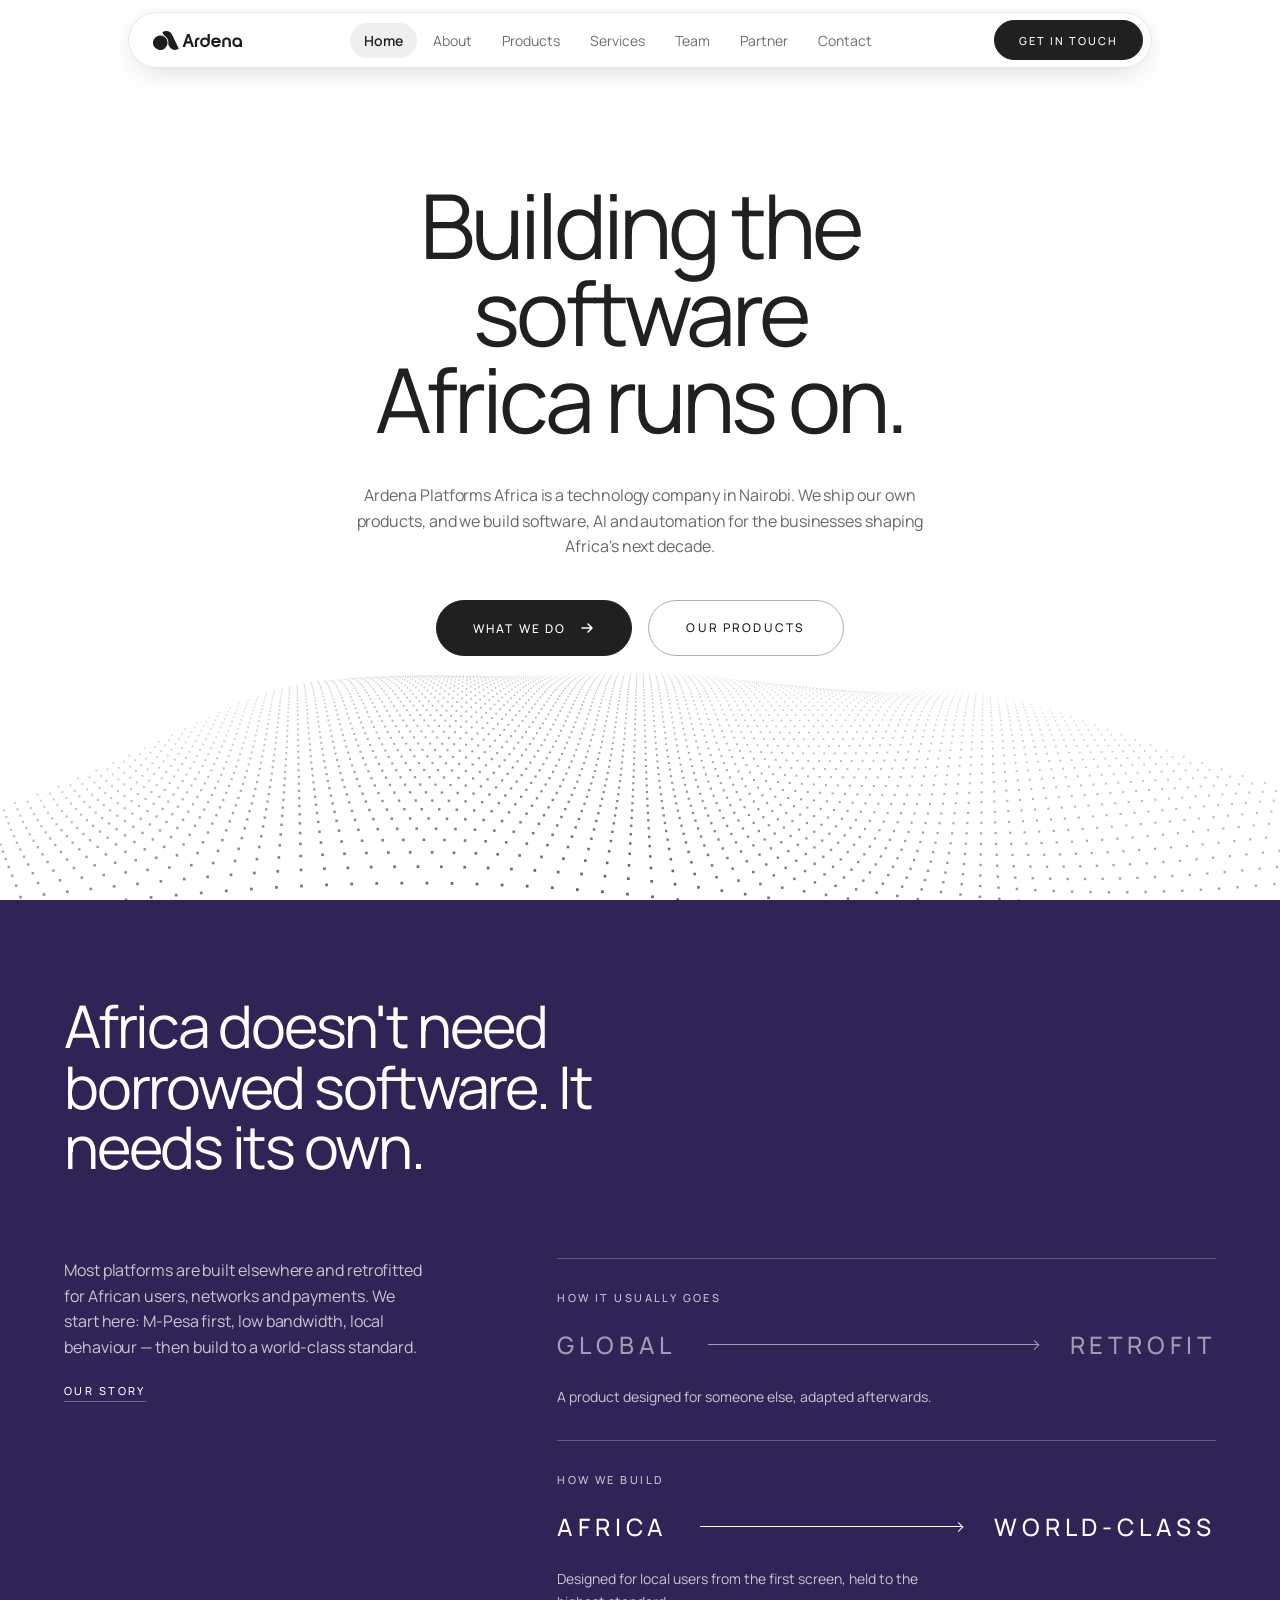
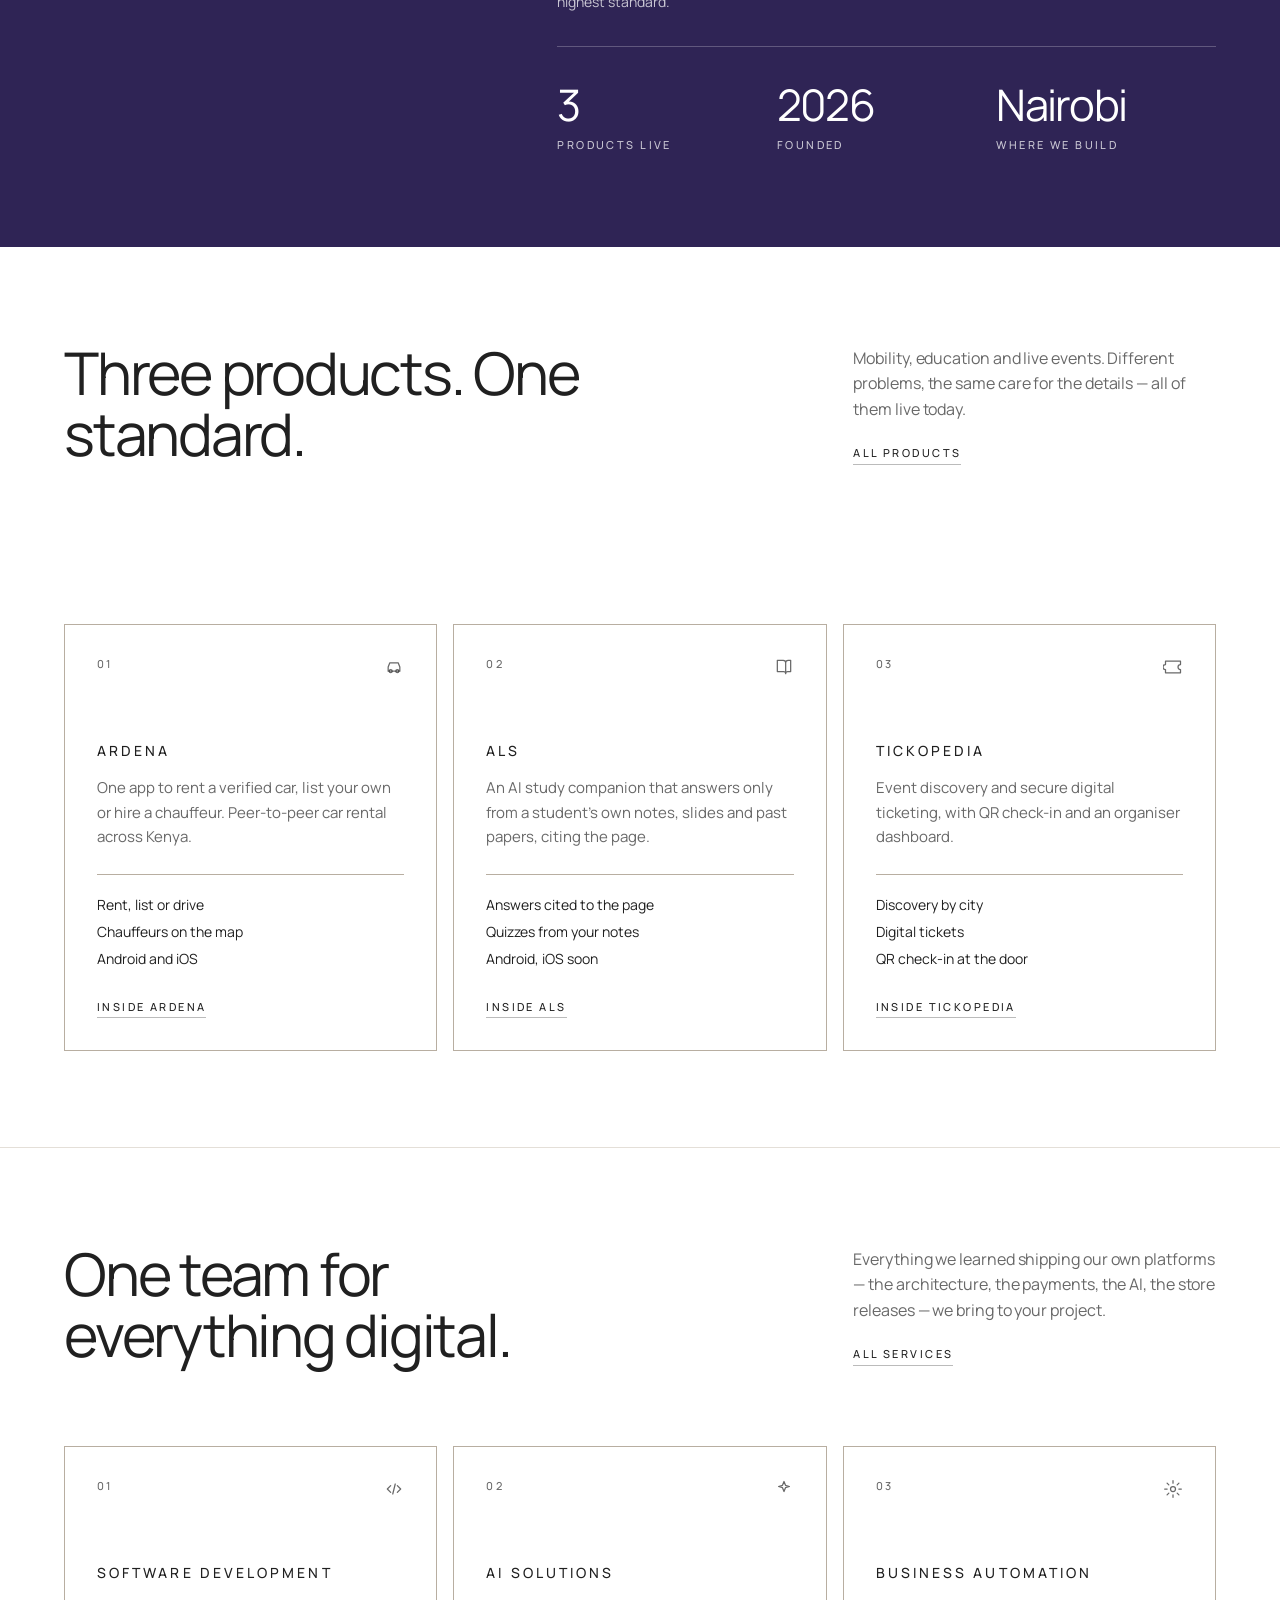
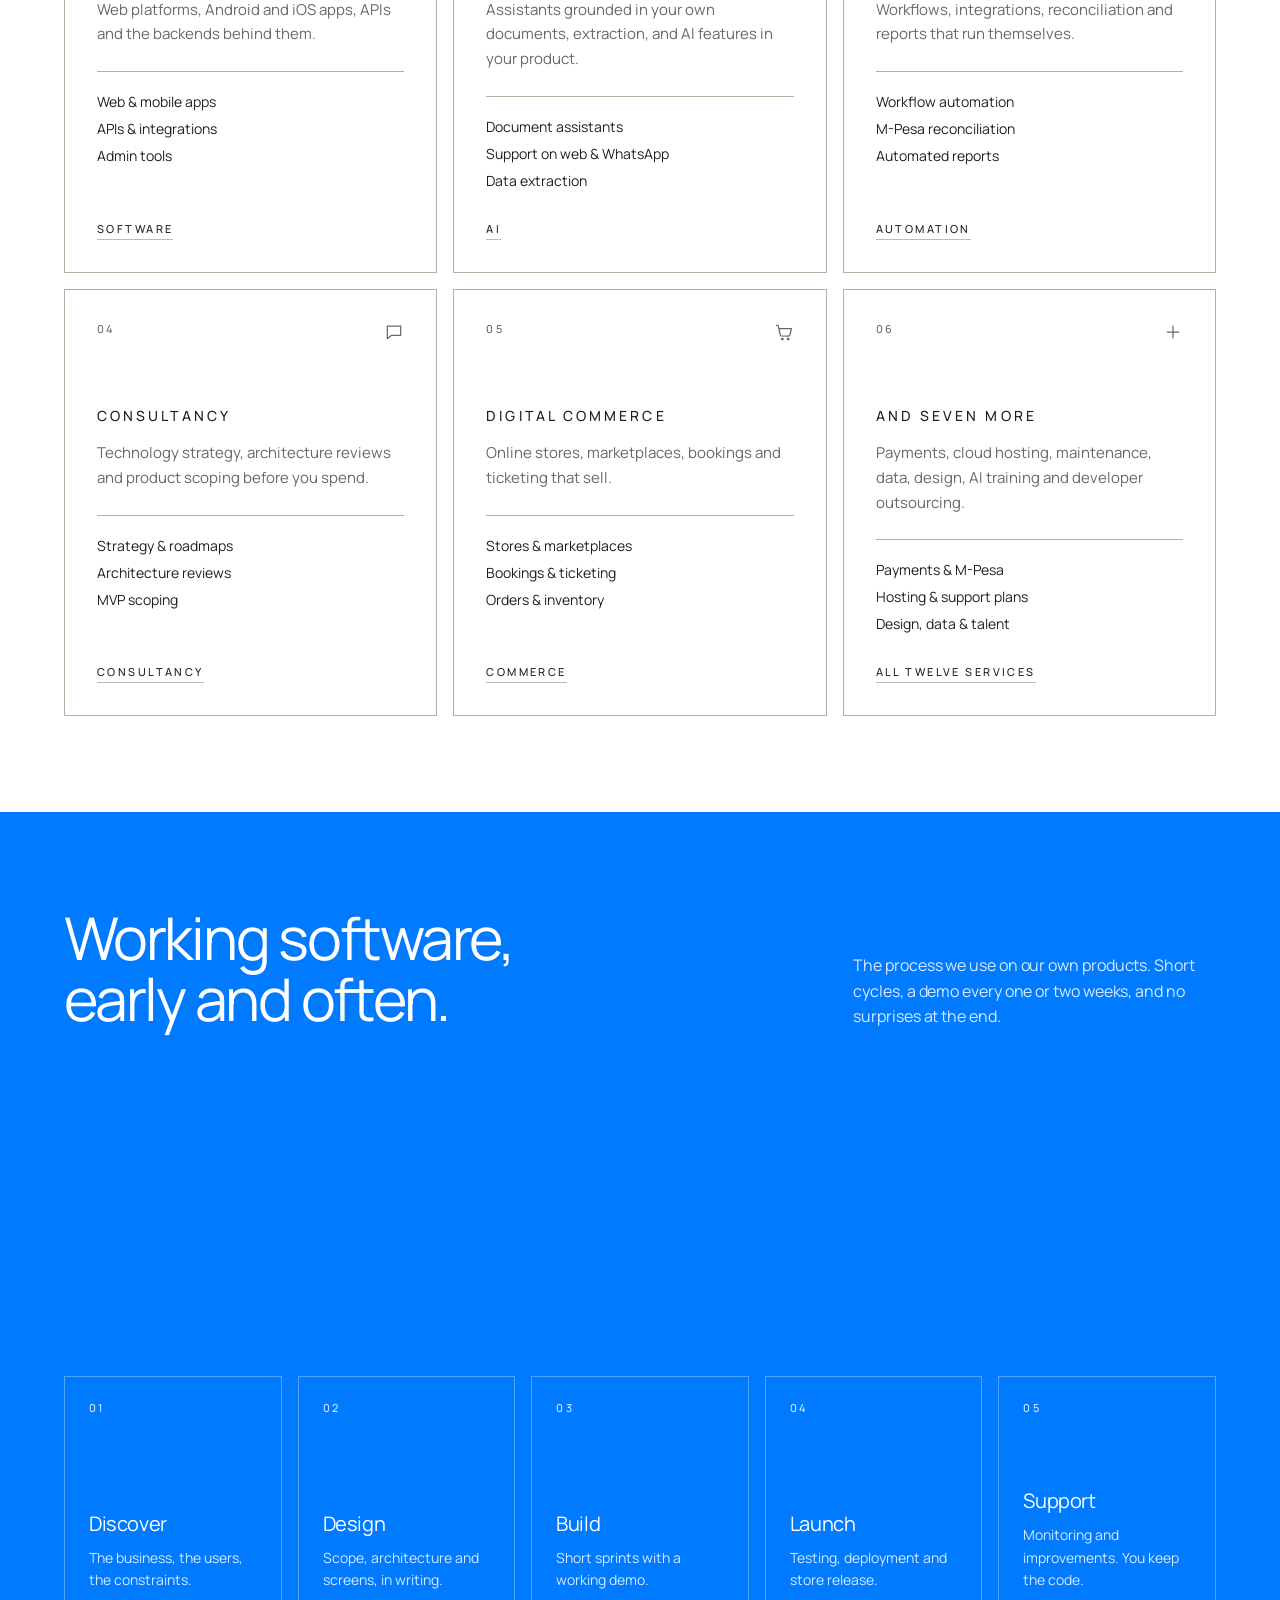
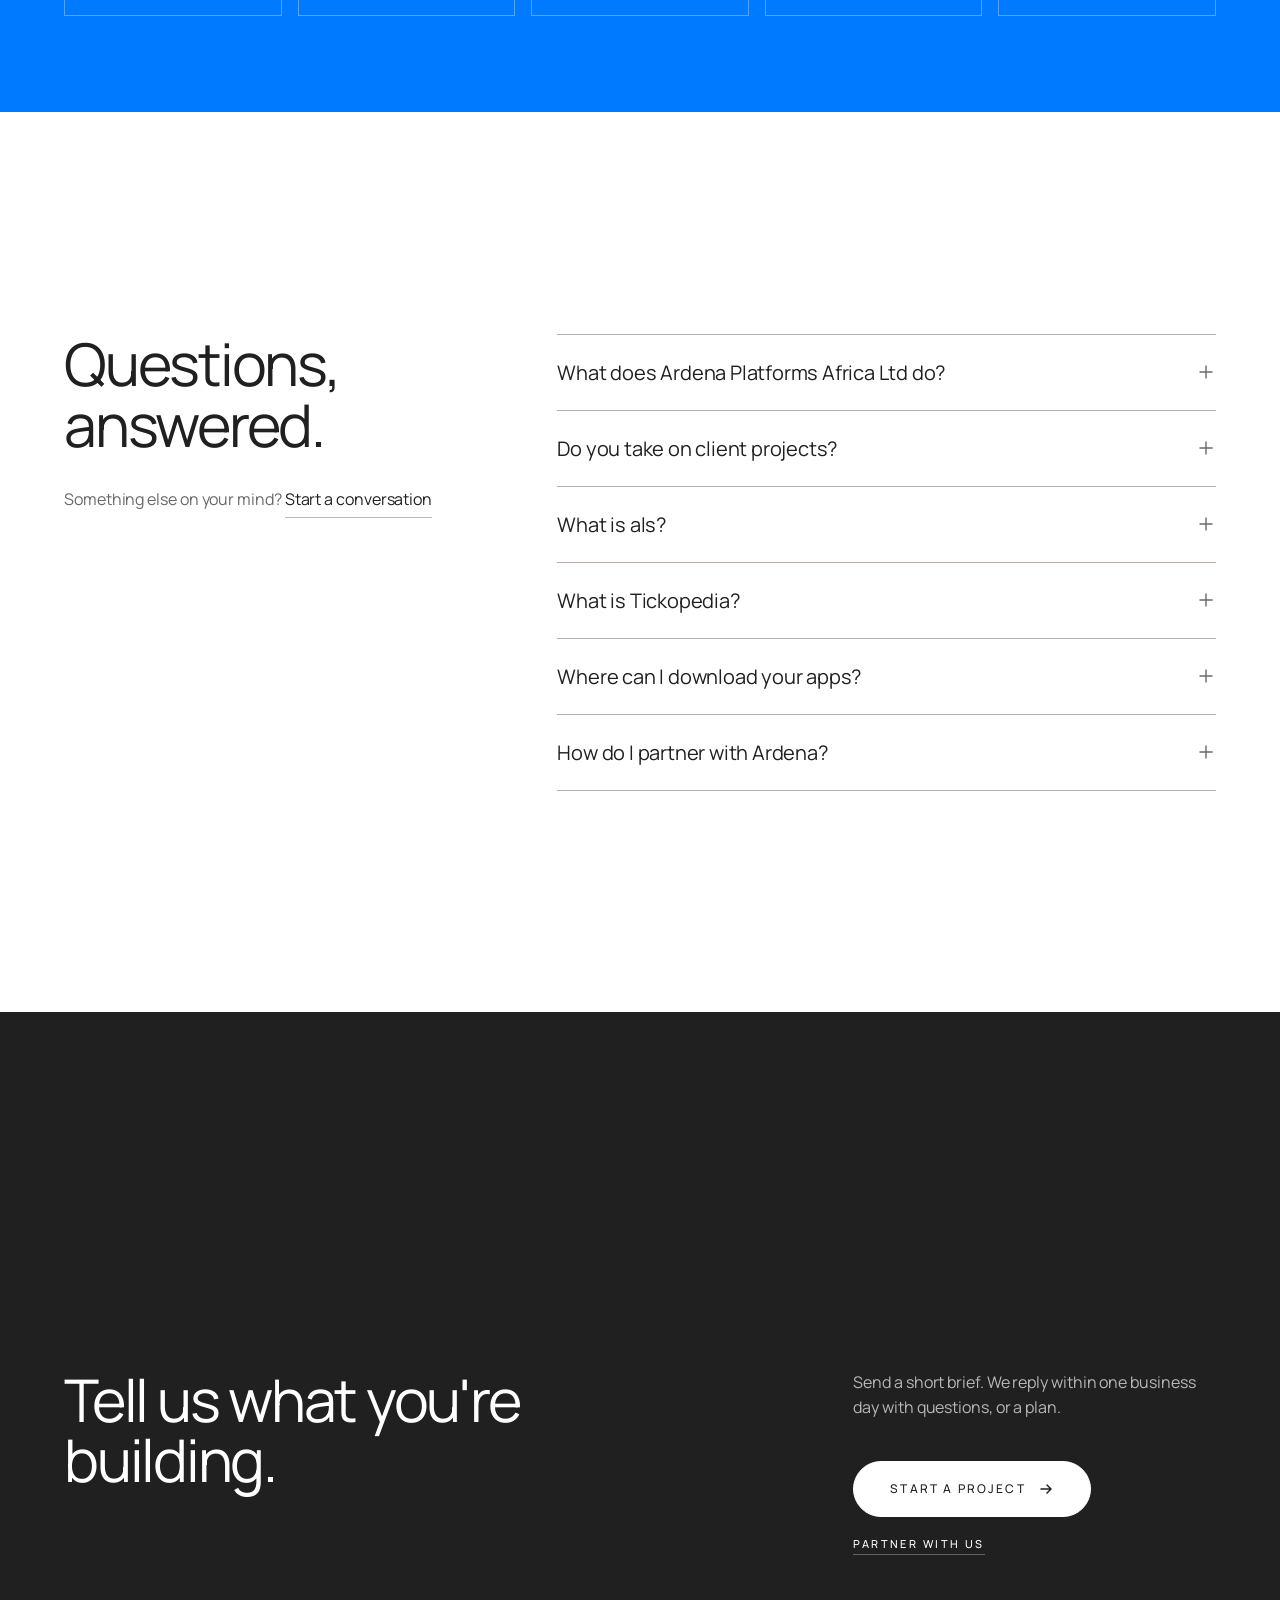
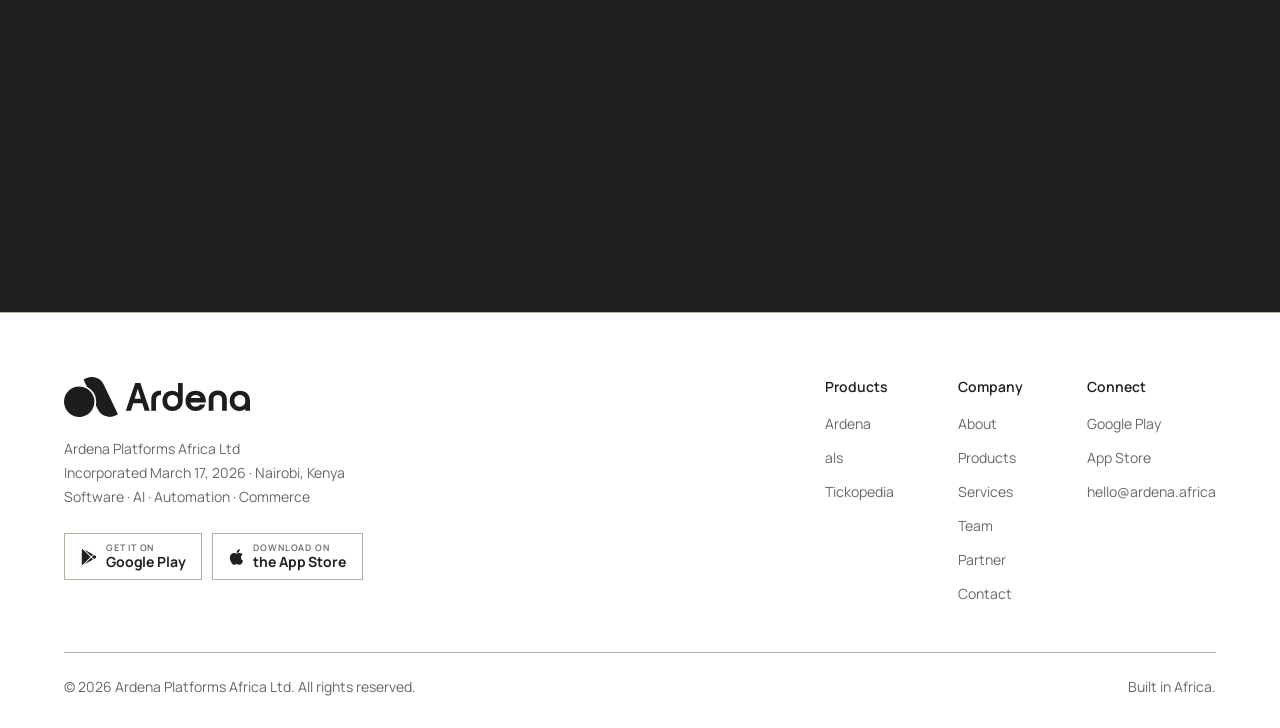
==== commit 01e8e548: "Real team and app screenshots; redesign feature lists - Team page: the eight people from ardena.co.k" ====
--- a/index.html
+++ b/index.html
@@ -159,8 +159,8 @@
           <li class="card">
             <div class="card-top"><span class="type-label">01</span><svg width="20" height="20" viewBox="0 0 24 24" fill="none" stroke="currentColor" stroke-width="1.5" stroke-linecap="round" stroke-linejoin="round" aria-hidden="true"><path d="M5 17h14v-5l-2-5H7l-2 5z"/><circle cx="8" cy="17" r="1.8"/><circle cx="16" cy="17" r="1.8"/></svg></div>
             <h3 class="card-title">Ardena</h3>
-            <p class="card-body">A peer-to-peer car rental marketplace. Owners list their cars, renters book them, and every person is verified.</p>
-            <ul class="card-points"><li>Host and client apps</li><li>Live trip tracking</li><li>Android and iOS</li></ul>
+            <p class="card-body">One app to rent a verified car, list your own or hire a chauffeur. Peer-to-peer car rental across Kenya.</p>
+            <ul class="card-points"><li>Rent, list or drive</li><li>Chauffeurs on the map</li><li>Android and iOS</li></ul>
             <a href="/products#ardena" class="text-link type-label">Inside Ardena</a>
           </li>          <li class="card">
             <div class="card-top"><span class="type-label">02</span><svg width="20" height="20" viewBox="0 0 24 24" fill="none" stroke="currentColor" stroke-width="1.5" stroke-linecap="round" stroke-linejoin="round" aria-hidden="true"><path d="M4 4h7a3 3 0 0 1 3 3v13a2.5 2.5 0 0 0-2.5-2.5H4zM20 4h-3a3 3 0 0 0-3 3v13a2.5 2.5 0 0 1 2.5-2.5H20z"/></svg></div>
--- a/styles.css
+++ b/styles.css
@@ -2310,3 +2310,70 @@
 .vp-section.bg-blue { background: var(--brand-blue); }
 .vp-section.bg-purple { background: var(--brand-purple); }
 .bg-blue .why-sub, .bg-blue .why-text p { color: rgba(255,255,255,0.84); }
+
+/* ── Team ── */
+.people { list-style: none; display: grid; grid-template-columns: repeat(4, minmax(0,1fr)); gap: 56px 24px; }
+.person-photo { aspect-ratio: 4 / 5; overflow: hidden; background: #f3f1ee; }
+.person-photo img { width: 100%; height: 100%; object-fit: cover; object-position: top; filter: grayscale(1); transition: filter 0.7s var(--ease-quiet), transform 0.9s var(--ease-quiet); }
+.person:hover .person-photo img { filter: grayscale(0); transform: scale(1.03); }
+.person-role { margin-top: 20px; }
+.person-name { margin-top: 10px; font-size: 22px; font-weight: 400; letter-spacing: -0.02em; }
+.person-bio { margin-top: 10px; font-size: 14.5px; line-height: 1.65; }
+.person-links { display: flex; gap: 20px; margin-top: 18px; }
+@media (max-width: 1024px) { .people { grid-template-columns: repeat(2, minmax(0,1fr)); } }
+@media (max-width: 560px)  { .people { grid-template-columns: 1fr; } }
+
+/* ── Ardena app shots on the products page ── */
+.stage-shot { position: relative; width: 100%; max-width: 640px; height: auto; transition: transform 0.9s var(--ease-quiet); }
+.chapter:hover .stage-shot { transform: translateY(-8px); }
+.stage-plain { border: none; background: transparent; min-height: 0; }
+.stage-plain::before { display: none; }
+.store-row { display: flex; gap: 12px; flex-wrap: wrap; margin-top: 32px; }
+.store-row img { height: 44px; width: auto; display: block; }
+
+/* ── Feature row: replaces the old numbered table under products and services.
+      One row of equal bordered cards, index at the top, text at the bottom. ── */
+.included {
+  list-style: none;
+  display: grid;
+  grid-auto-flow: column;
+  grid-auto-columns: minmax(0, 1fr);
+  gap: 16px;
+  border-top: none;
+}
+.included li {
+  position: relative;
+  display: flex;
+  flex-direction: column;
+  justify-content: space-between;
+  gap: 40px;
+  min-height: 176px;
+  padding: 24px;
+  border: 1px solid var(--tone-line);
+  border-bottom: 1px solid var(--tone-line);
+  font-size: 17px;
+  line-height: 1.35;
+  letter-spacing: -0.01em;
+  transition: background-color 0.5s var(--ease-quiet);
+}
+.included li::before {
+  content: '';
+  position: absolute;
+  left: -1px; right: -1px; top: -1px;
+  height: 1px;
+  background: currentColor;
+  transform: scaleX(0);
+  transform-origin: left;
+  transition: transform 0.7s var(--ease-quiet);
+}
+.included li:hover::before { transform: scaleX(1); }
+.included li:hover { background: color-mix(in srgb, currentColor 4%, transparent); }
+@media (max-width: 1024px) {
+  .included { grid-auto-flow: row; grid-template-columns: repeat(2, minmax(0, 1fr)); }
+  .included li:last-child:nth-child(odd) { grid-column: span 2; }
+}
+@media (max-width: 560px) {
+  .included { grid-template-columns: 1fr; }
+  .included li:last-child:nth-child(odd) { grid-column: auto; }
+  .included li { min-height: 0; gap: 20px; }
+}
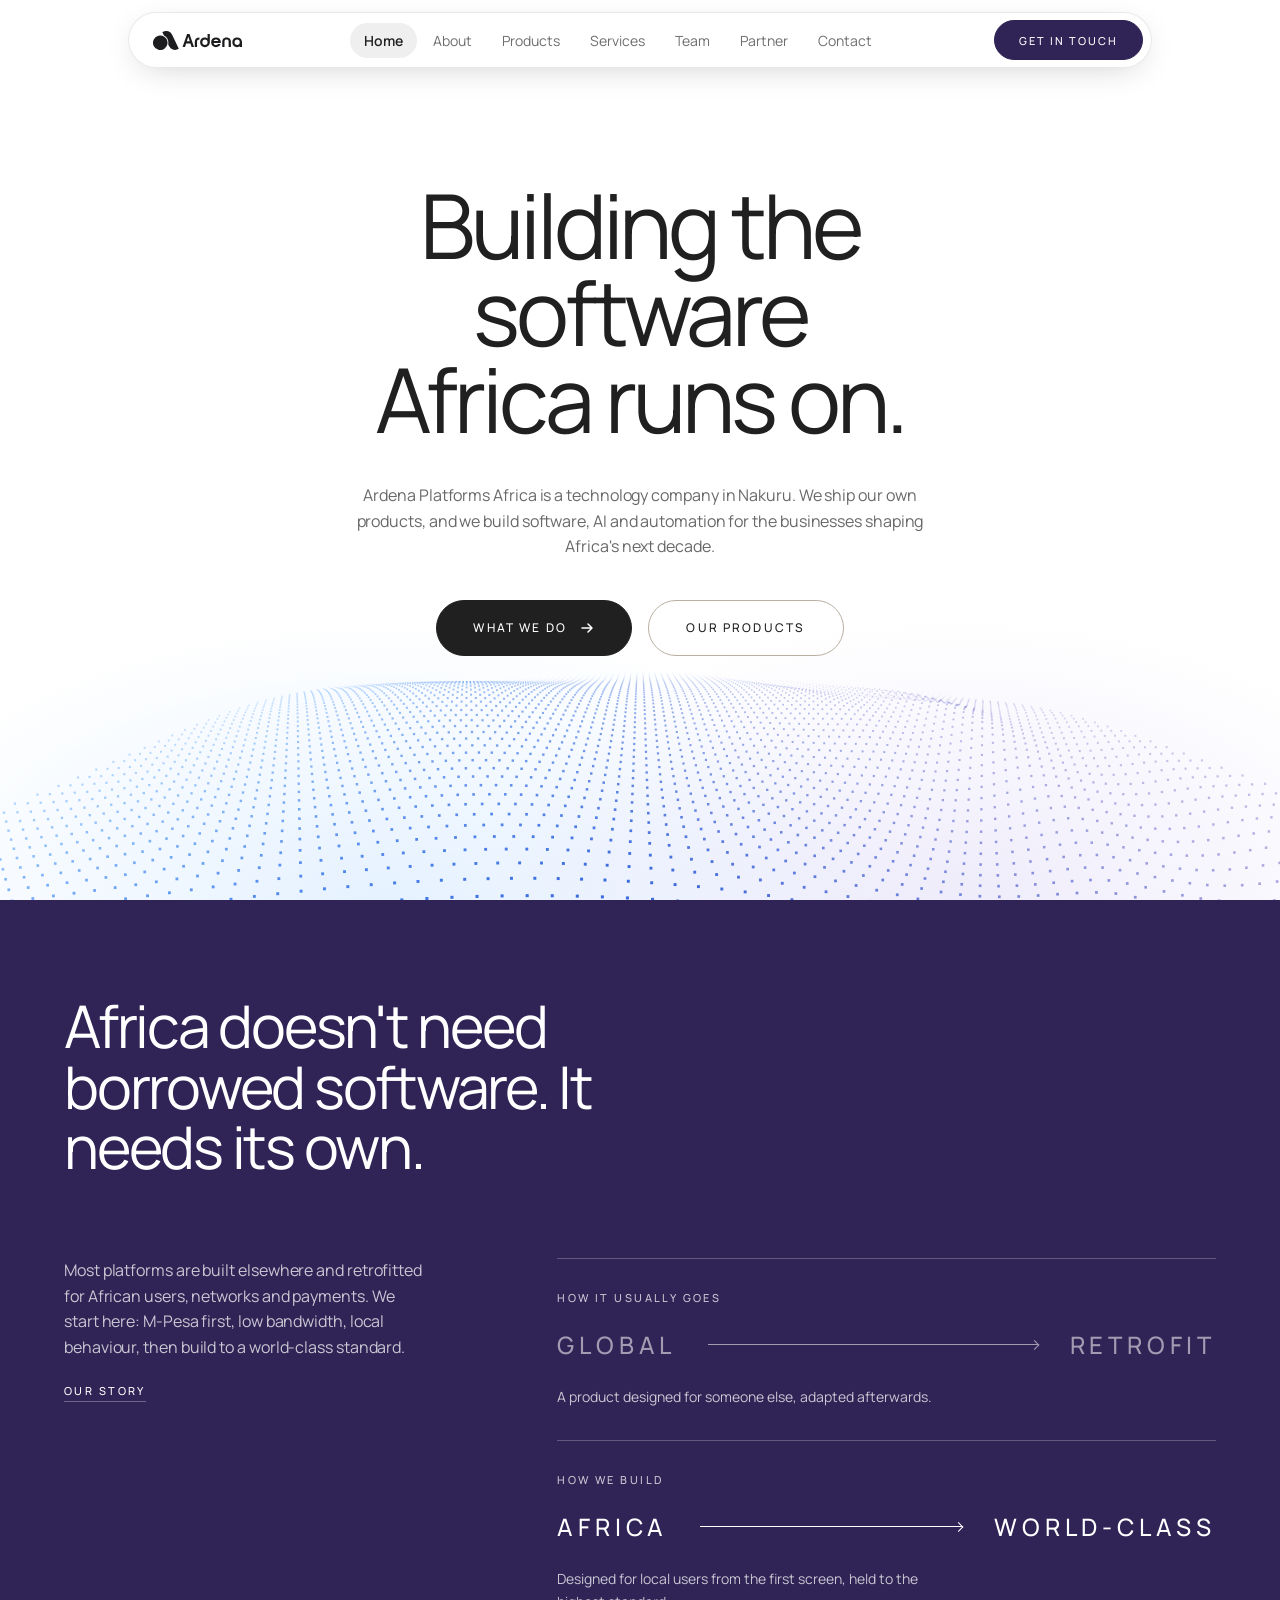
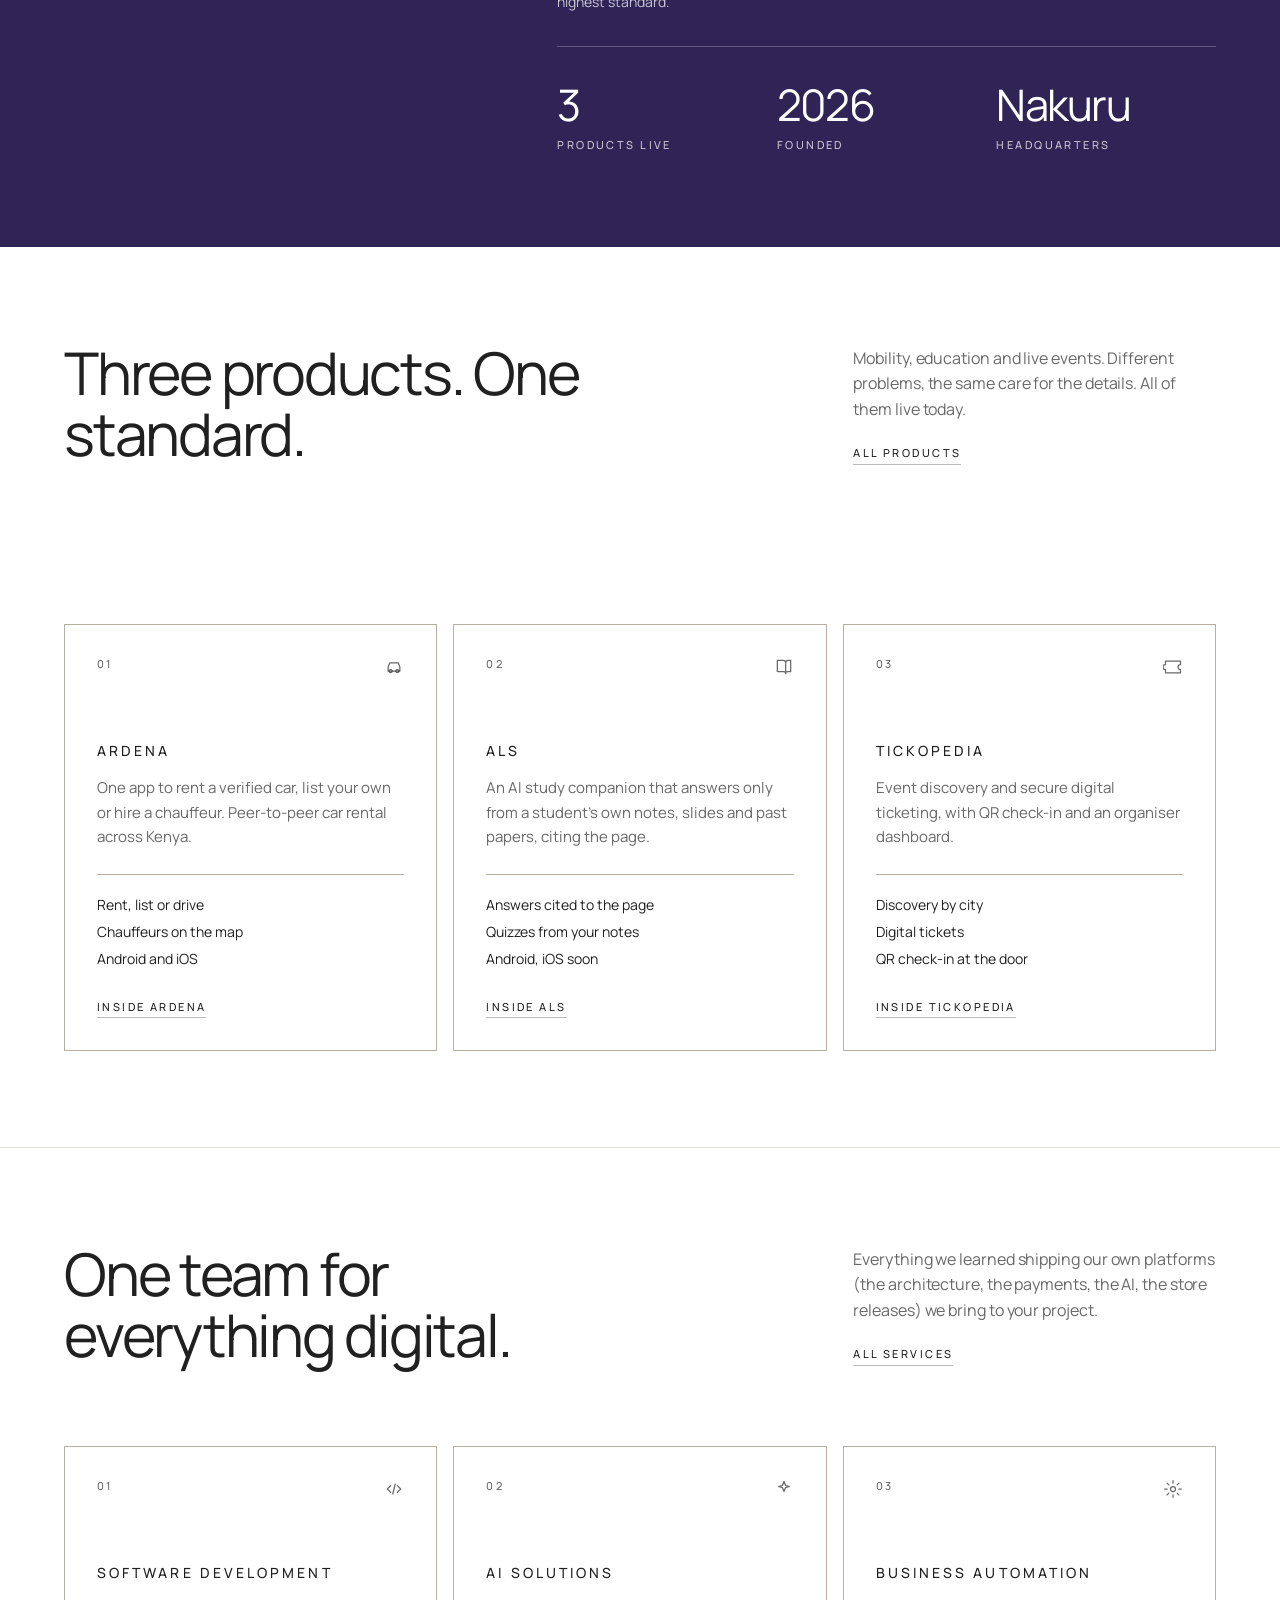
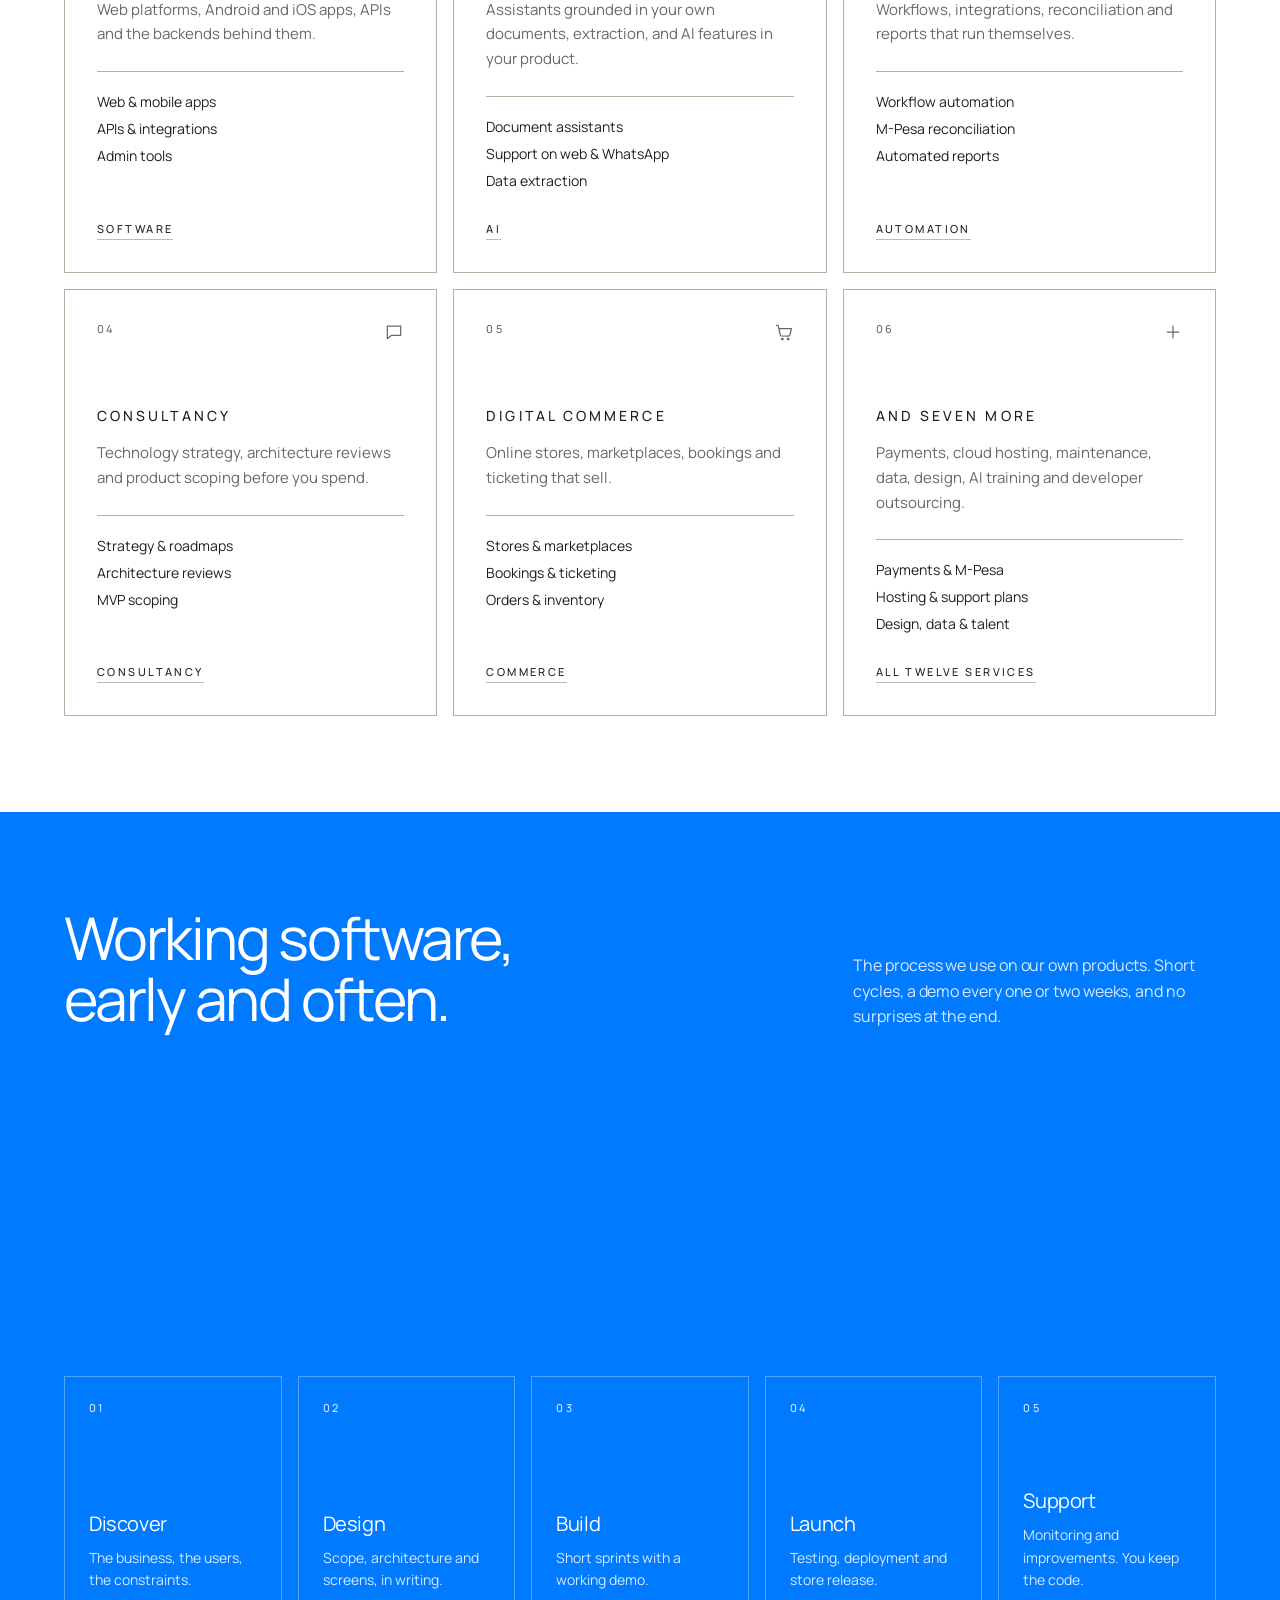
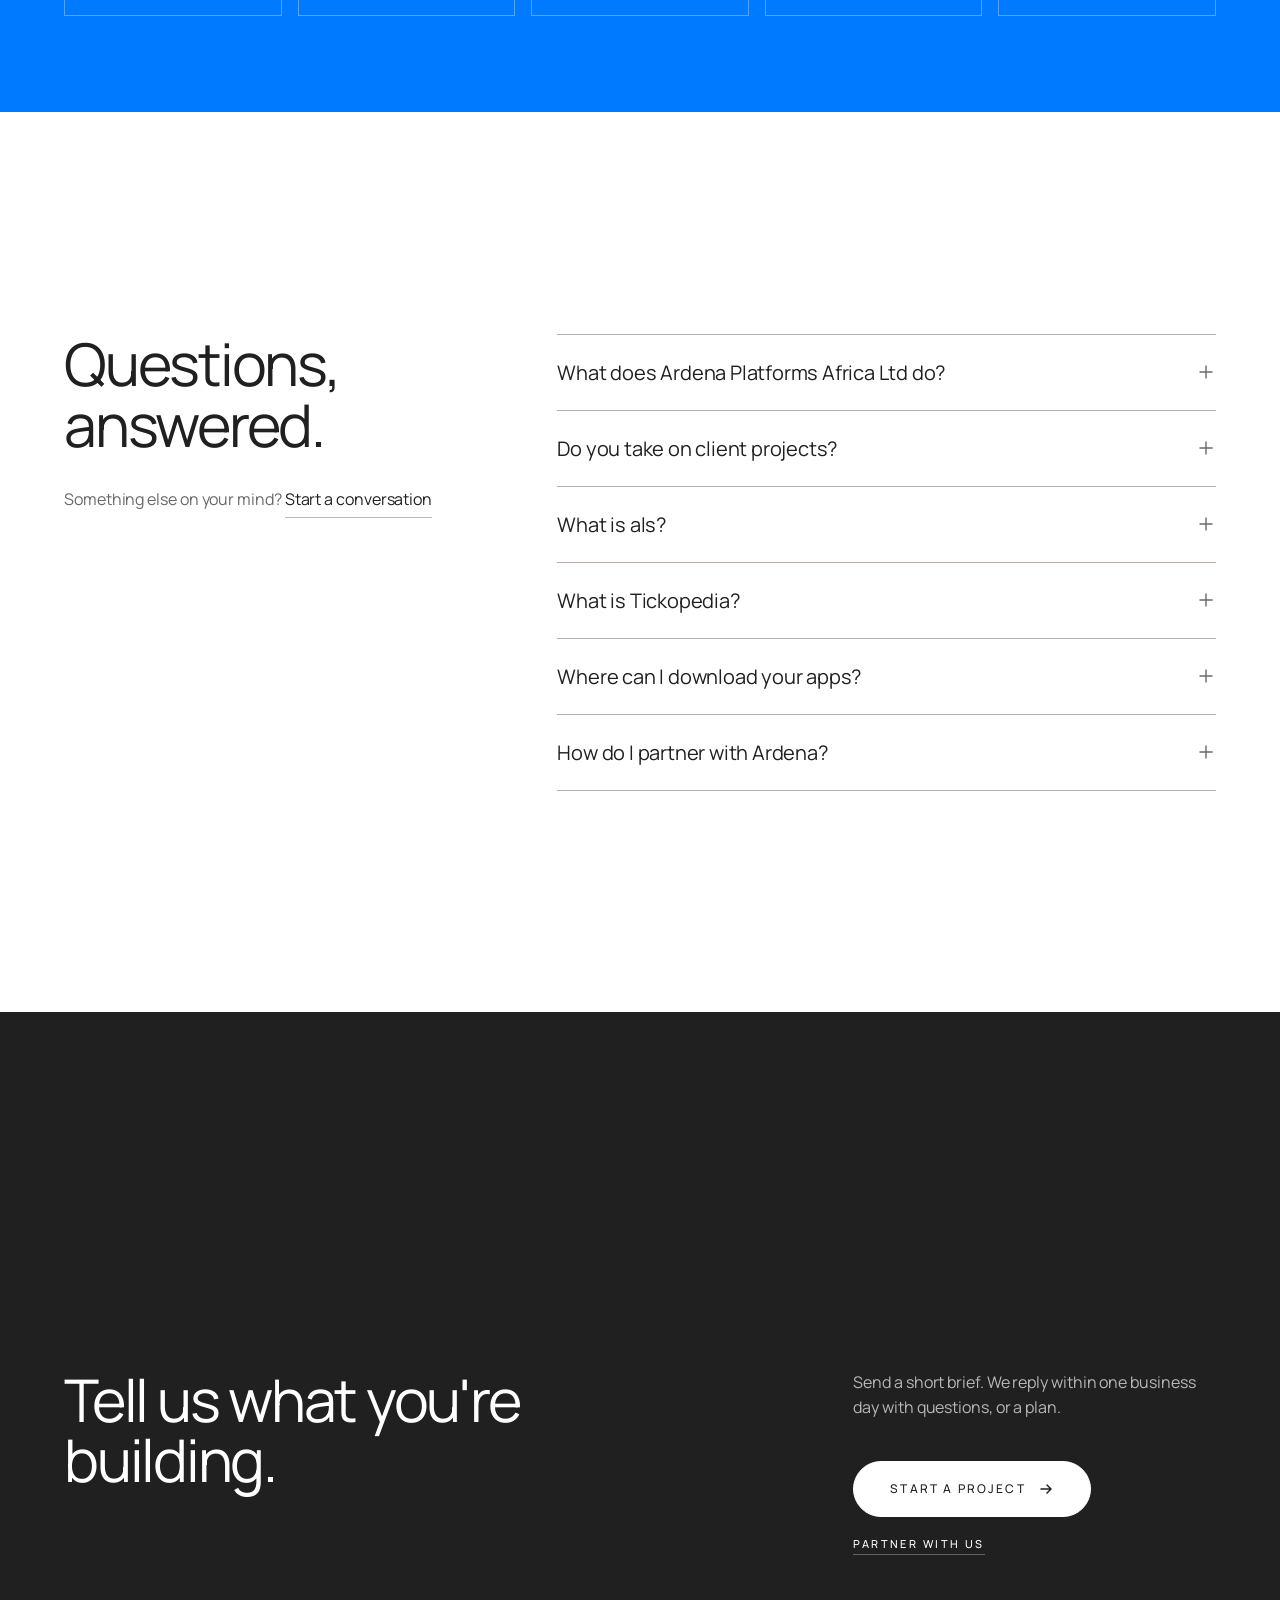
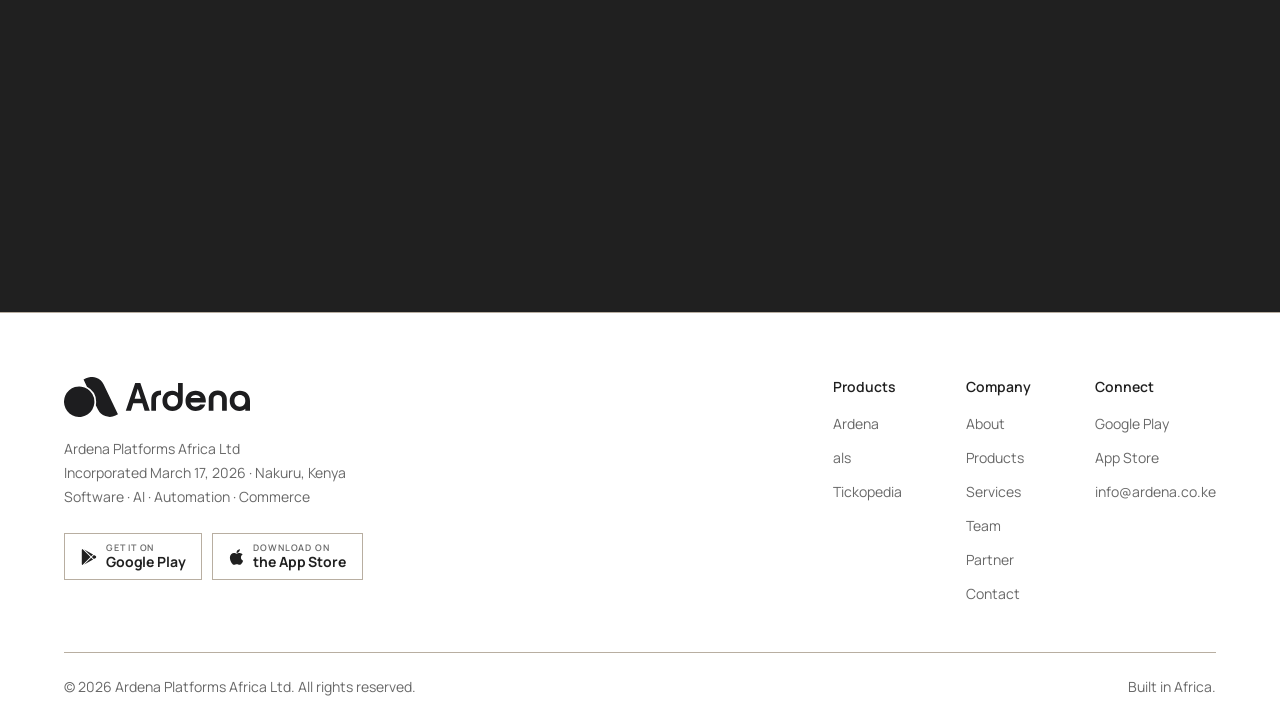
==== commit 6697766c: "Brand colour in hero, Nakuru HQ, new favicon, no em dashes - Hero dot field shades from Ardena blue " ====
--- a/index.html
+++ b/index.html
@@ -4,8 +4,8 @@
   <meta charset="UTF-8" />
   <meta name="viewport" content="width=device-width, initial-scale=1.0" />
 
-  <title>Ardena Platforms Africa Ltd — Technology Company in Nairobi</title>
-  <meta name="description" content="Ardena Platforms Africa Ltd is a Nairobi technology company. We ship our own products — Ardena, als and Tickopedia — and deliver software development, AI solutions, business automation, consultancy and digital commerce for businesses across Africa." />
+  <title>Ardena Platforms Africa Ltd | Technology Company in Nakuru, Kenya</title>
+  <meta name="description" content="Ardena Platforms Africa Ltd is a Nakuru technology company. We ship our own products (Ardena, als and Tickopedia) and deliver software development, AI solutions, business automation, consultancy and digital commerce for businesses across Africa." />
   <link rel="canonical" href="https://corp.ardena.co.ke/" />
   <meta name="robots" content="index, follow, max-image-preview:large, max-snippet:-1" />
   <meta name="author" content="Ardena Platforms Africa Ltd" />
@@ -13,15 +13,18 @@
 
   <meta property="og:type" content="website" />
   <meta property="og:site_name" content="Ardena Platforms Africa Ltd" />
-  <meta property="og:title" content="Ardena Platforms Africa Ltd — Software & Product Company in Nairobi" />
-  <meta property="og:description" content="We build and ship our own products — Ardena, als and Tickopedia — and build web and mobile software for businesses across Africa." />
+  <meta property="og:title" content="Ardena Platforms Africa Ltd | Technology Company in Nakuru, Kenya" />
+  <meta property="og:description" content="We build and ship our own products (Ardena, als and Tickopedia) and build web and mobile software for businesses across Africa." />
   <meta property="og:url" content="https://corp.ardena.co.ke/" />
   <meta property="og:locale" content="en_KE" />
   <meta name="twitter:card" content="summary_large_image" />
   <meta name="twitter:title" content="Ardena Platforms Africa Ltd" />
-  <meta name="twitter:description" content="A Nairobi software company building products and shipping software for businesses across Africa." />
-
-  <link rel="icon" href="assets/ardena.svg" type="image/svg+xml" />
+  <meta name="twitter:description" content="A Nakuru software company building products and shipping software for businesses across Africa." />
+
+  <link rel="icon" href="/favicon.ico" sizes="any" />
+  <link rel="icon" href="/assets/favicon-32.png" type="image/png" sizes="32x32" />
+  <link rel="icon" href="/assets/favicon-96.png" type="image/png" sizes="96x96" />
+  <link rel="apple-touch-icon" href="/assets/apple-touch-icon.png" />
   <link rel="preconnect" href="https://fonts.googleapis.com" />
   <link rel="preconnect" href="https://fonts.gstatic.com" crossorigin />
   <link href="https://fonts.googleapis.com/css2?family=DM+Serif+Display:ital@0;1&family=Manrope:wght@300..800&display=swap" rel="stylesheet" />
@@ -35,14 +38,15 @@
     "name": "Ardena Platforms Africa Ltd",
     "alternateName": "Ardena Platforms",
     "url": "https://corp.ardena.co.ke/",
-    "logo": "https://corp.ardena.co.ke/assets/ardena.svg",
+    "logo": "https://corp.ardena.co.ke/assets/icon-512.png",
     "foundingDate": "2026-03-17",
-    "description": "Nairobi-based software and product company building web and mobile platforms for Africa.",
+    "description": "Nakuru-based software and product company building web and mobile platforms for Africa.",
     "address": {
       "@type": "PostalAddress",
-      "addressLocality": "Nairobi",
+      "addressLocality": "Nakuru",
       "addressCountry": "KE"
     },
+    "email": "info@ardena.co.ke",
     "sameAs": [
       "https://ardena.co.ke",
       "https://als.ardena.co.ke",
@@ -58,7 +62,7 @@
   <!-- NAV -->
   <header class="nav-wrapper" id="nav">
     <nav class="nav container">
-      <a href="/" class="nav-logo" aria-label="Ardena Platforms Africa Ltd — home">
+      <a href="/" class="nav-logo" aria-label="Ardena Platforms Africa Ltd, home">
         <img src="assets/ardena.svg" alt="Ardena Platforms Africa Ltd" width="98" height="21" />
       </a>
       <div class="nav-center">
@@ -90,7 +94,7 @@
     <a href="/contact" class="btn btn-blue btn-full" style="margin-top:12px;">Get in touch</a>
   </div>
 
-  <!-- HERO — centred, over the dot terrain (script.js) -->
+  <!-- HERO, centred, over the dot terrain (script.js) -->
   <section class="hero-c" aria-labelledby="hero-title">
     <div class="hero-c-field" aria-hidden="true"><canvas id="heroField"></canvas></div>
     <div class="wrap hero-c-inner">
@@ -100,7 +104,7 @@
         <span aria-hidden="true" class="line">Africa runs on.</span>
       </h1>
       <p class="type-lede muted hero-anim" style="animation-delay:.15s">
-        Ardena Platforms Africa is a technology company in Nairobi. We ship our own
+        Ardena Platforms Africa is a technology company in Nakuru. We ship our own
         products, and we build software, AI and automation for the businesses
         shaping Africa's next decade.
       </p>
@@ -120,7 +124,7 @@
           <p class="type-lede muted">
             Most platforms are built elsewhere and retrofitted for African users,
             networks and payments. We start here: M-Pesa first, low bandwidth,
-            local behaviour — then build to a world-class standard.
+            local behaviour, then build to a world-class standard.
           </p>
           <a href="/about" class="text-link type-label" style="margin-top:24px">Our story</a>
         </div>
@@ -138,7 +142,7 @@
           <div class="stats" style="border-top:none;margin-top:8px">
             <div><strong>3</strong><span class="type-label muted">Products live</span></div>
             <div><strong>2026</strong><span class="type-label muted">Founded</span></div>
-            <div><strong>Nairobi</strong><span class="type-label muted">Where we build</span></div>
+            <div><strong>Nakuru</strong><span class="type-label muted">Headquarters</span></div>
           </div>
         </div>
       </div>
@@ -151,7 +155,7 @@
       <div class="grid12">
         <h2 id="products-title" class="type-statement mw-16 c-7" data-anim="up">Three products. One standard.</h2>
         <div class="c-4 start-9 self-end" data-anim="up" style="--delay:120ms">
-          <p class="type-lede muted">Mobility, education and live events. Different problems, the same care for the details — all of them live today.</p>
+          <p class="type-lede muted">Mobility, education and live events. Different problems, the same care for the details. All of them live today.</p>
           <a href="/products" class="text-link type-label" style="margin-top:24px">All products</a>
         </div>
       </div>
@@ -185,7 +189,7 @@
       <div class="grid12">
         <h2 id="services-title" class="type-statement mw-16 c-7" data-anim="up">One team for everything digital.</h2>
         <div class="c-4 start-9 self-end" data-anim="up" style="--delay:120ms">
-          <p class="type-lede muted">Everything we learned shipping our own platforms — the architecture, the payments, the AI, the store releases — we bring to your project.</p>
+          <p class="type-lede muted">Everything we learned shipping our own platforms (the architecture, the payments, the AI, the store releases) we bring to your project.</p>
           <a href="/services" class="text-link type-label" style="margin-top:24px">All services</a>
         </div>
       </div>
@@ -259,7 +263,7 @@
         <div class="c-7 faq-list" data-anim="up" style="--delay:120ms">
           <div class="faq-item">
             <button class="faq-q" aria-expanded="false"><span>What does Ardena Platforms Africa Ltd do?</span><svg class="faq-icon faq-plus" width="20" height="20" viewBox="0 0 20 20" fill="none" aria-hidden="true"><path d="M10 4v12M4 10h12" stroke="currentColor" stroke-width="1.4" stroke-linecap="round"/></svg></button>
-            <div class="faq-a"><div class="faq-a-inner"><p>Two things. We build and run our own products — Ardena, als and Tickopedia — and we work with other businesses on software, AI, automation, commerce, payments, hosting and more. The company is registered in Kenya and based in Nairobi.</p></div></div>
+            <div class="faq-a"><div class="faq-a-inner"><p>Two things. We build and run our own products (Ardena, als and Tickopedia) and we work with other businesses on software, AI, automation, commerce, payments, hosting and more. The company is registered in Kenya and based in Nakuru.</p></div></div>
           </div>
           <div class="faq-item">
             <button class="faq-q" aria-expanded="false"><span>Do you take on client projects?</span><svg class="faq-icon faq-plus" width="20" height="20" viewBox="0 0 20 20" fill="none" aria-hidden="true"><path d="M10 4v12M4 10h12" stroke="currentColor" stroke-width="1.4" stroke-linecap="round"/></svg></button>
@@ -312,7 +316,7 @@
           </div>
           <p class="footer-tagline">
             Ardena Platforms Africa Ltd<br />
-            Incorporated March 17, 2026 &middot; Nairobi, Kenya<br />
+            Incorporated March 17, 2026 &middot; Nakuru, Kenya<br />
             Software &middot; AI &middot; Automation &middot; Commerce
           </p>
           <div class="store-badges" style="margin-top:24px;">
@@ -357,7 +361,7 @@
             <ul>
               <li><a href="https://play.google.com/store/apps/dev?id=6656048407762494190" target="_blank" rel="noopener">Google Play</a></li>
               <li><a href="https://apps.apple.com/ke/developer/ardena-platforms-africa-ltd/id6771888695" target="_blank" rel="noopener">App Store</a></li>
-              <li><a href="mailto:hello@ardena.africa">hello@ardena.africa</a></li>
+              <li><a href="mailto:info@ardena.co.ke">info@ardena.co.ke</a></li>
             </ul>
           </div>
         </div>
--- a/styles.css
+++ b/styles.css
@@ -2377,3 +2377,15 @@
   .included li:last-child:nth-child(odd) { grid-column: auto; }
   .included li { min-height: 0; gap: 20px; }
 }
+
+/* "Get in touch" in the nav, and its twin in the mobile menu: Ardena purple */
+.nav-right .btn, .nav-drawer a.btn { background: var(--brand-purple); border-color: var(--brand-purple); color: var(--white); }
+.nav-right .btn:hover, .nav-drawer a.btn:hover { background: #3E3070; border-color: #3E3070; color: var(--white); }
+
+/* Soft brand glow beneath the hero's dot field */
+.hero-c {
+  background:
+    radial-gradient(60% 45% at 30% 100%, rgba(0,122,255,0.10), transparent 70%),
+    radial-gradient(55% 45% at 75% 100%, rgba(122,96,220,0.12), transparent 70%),
+    var(--white);
+}
